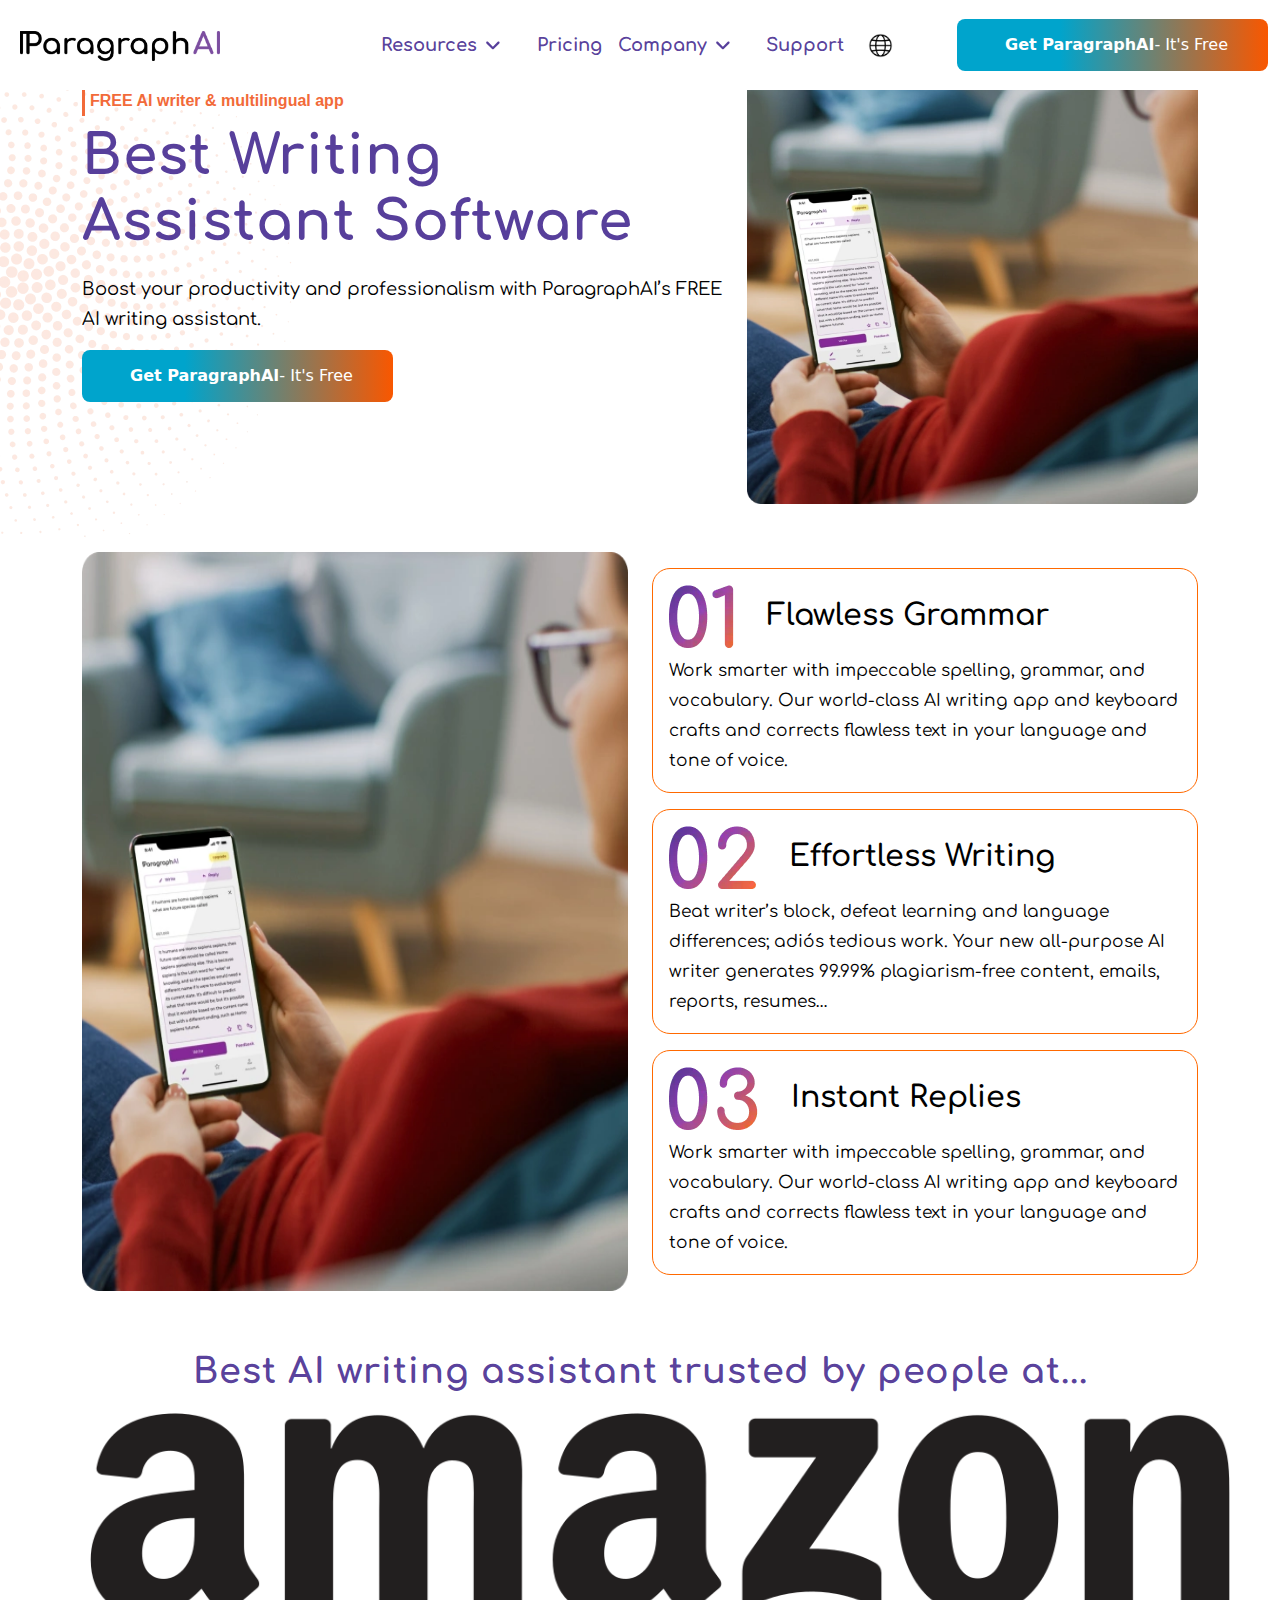
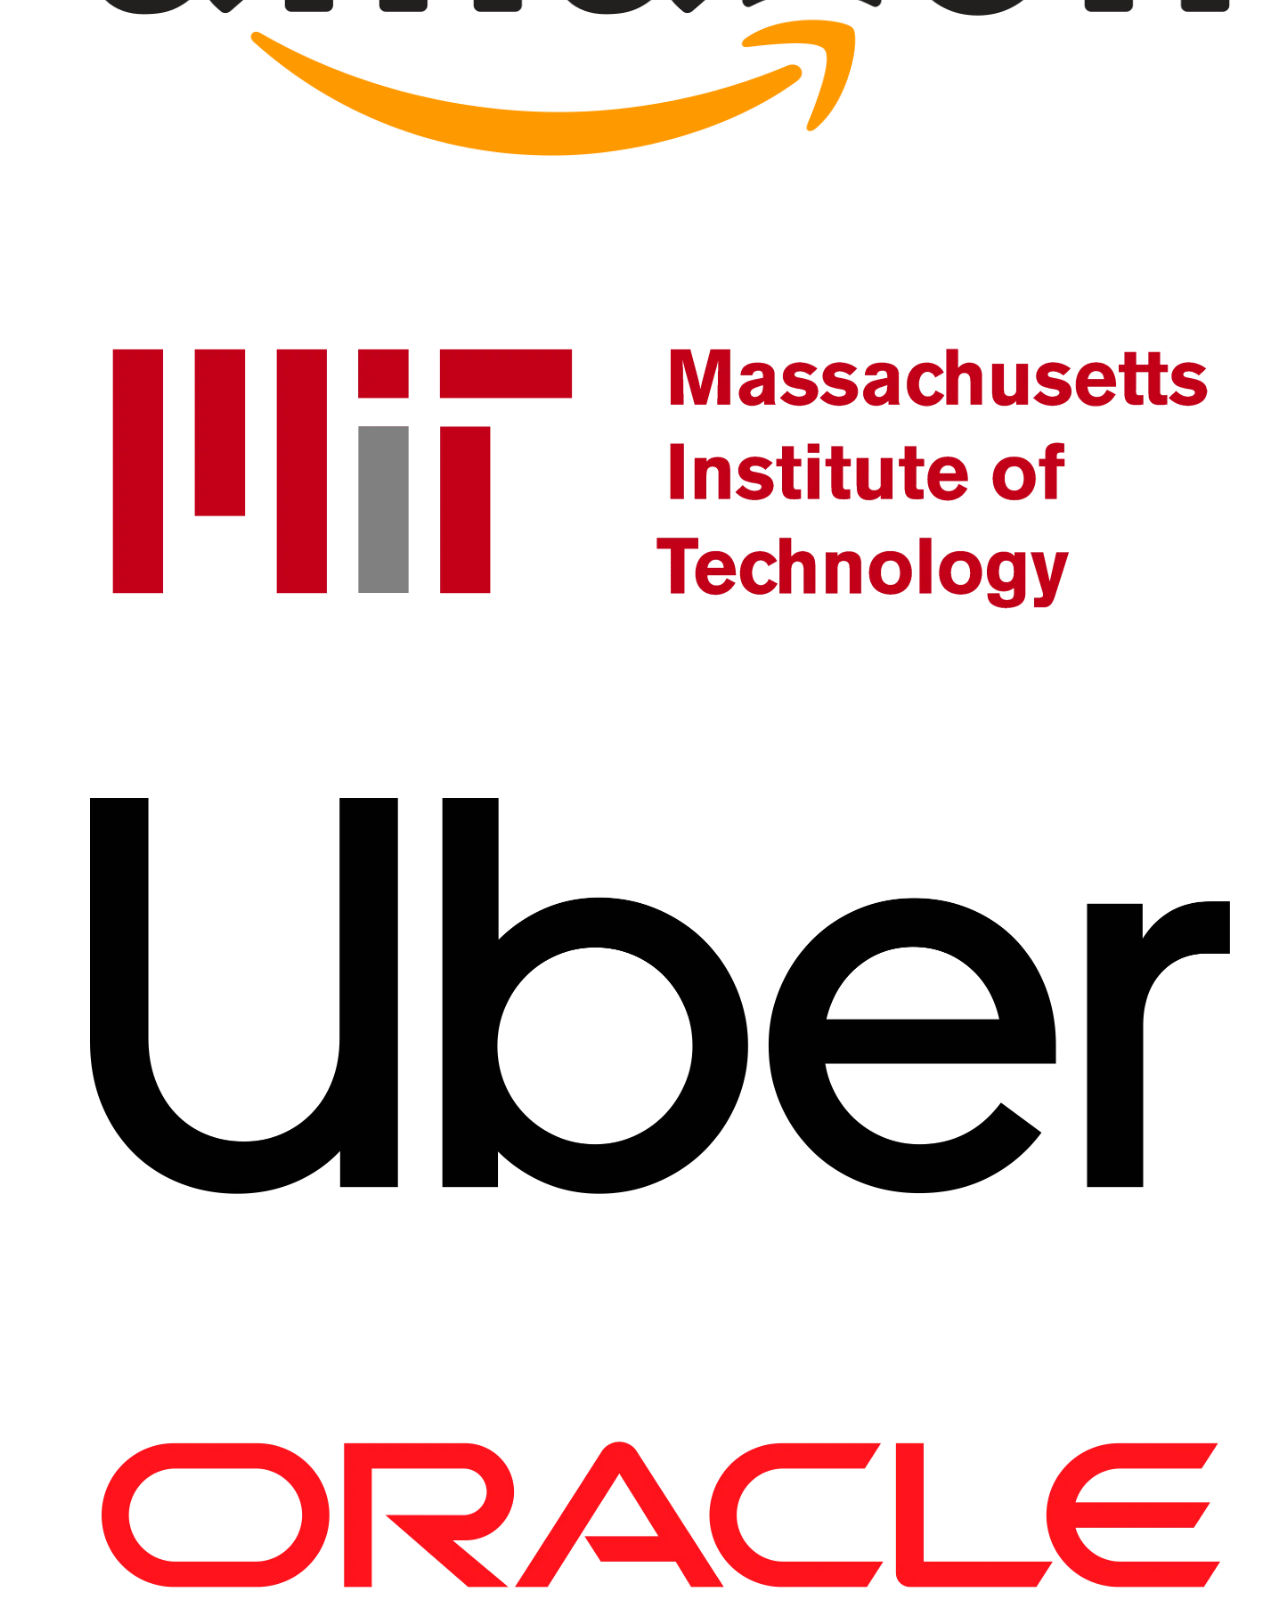
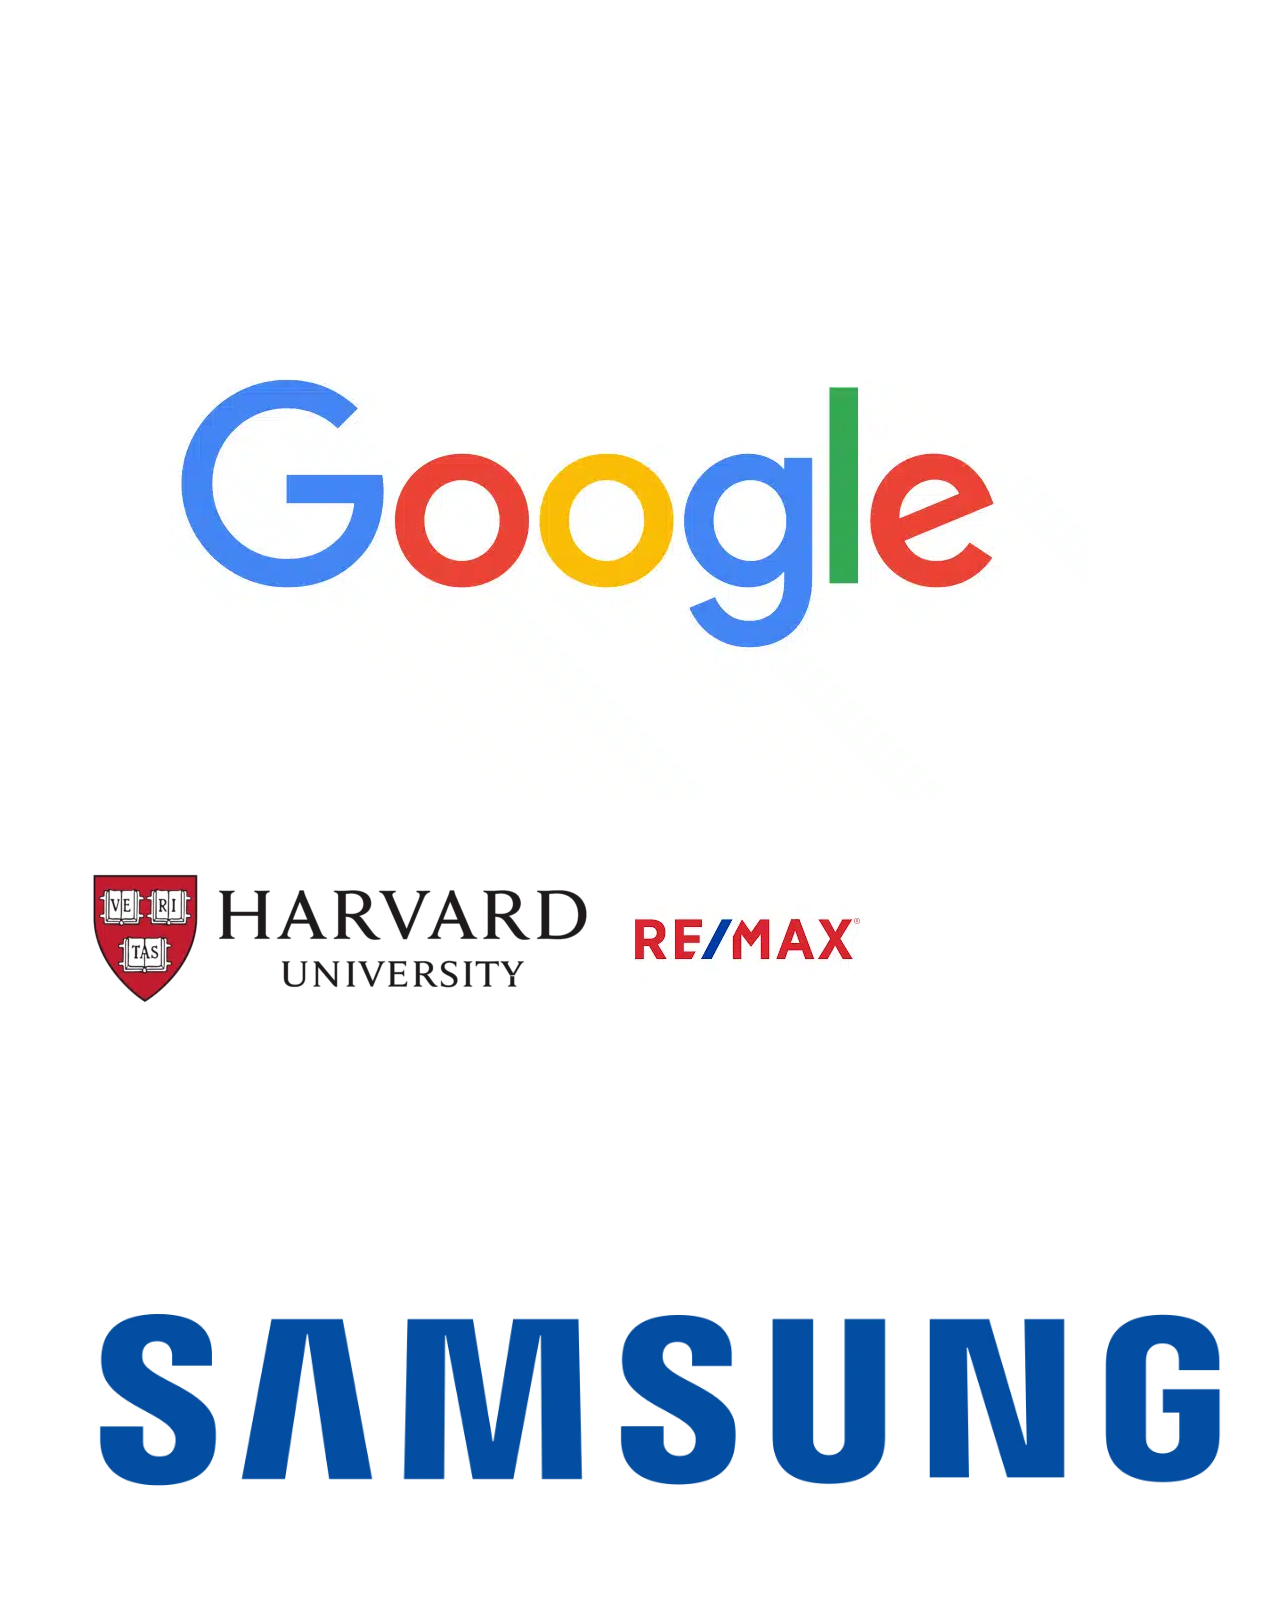
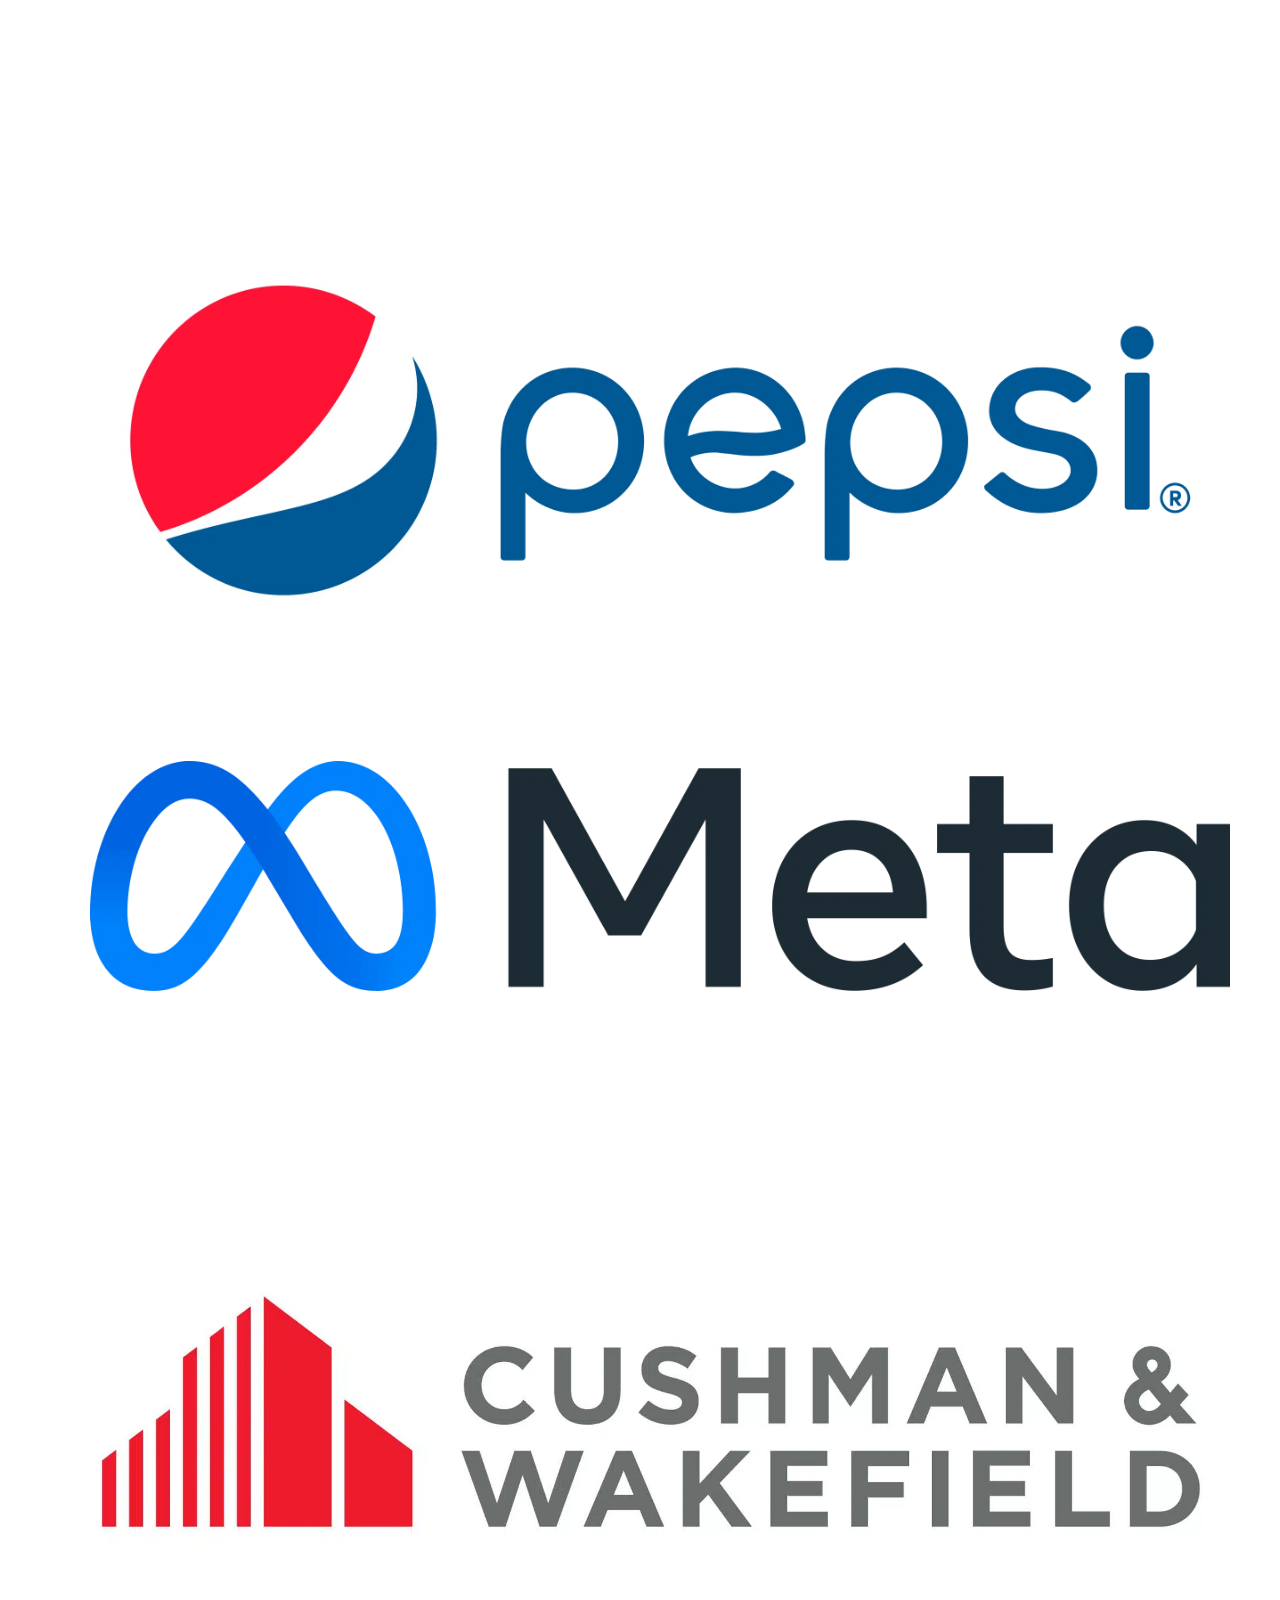
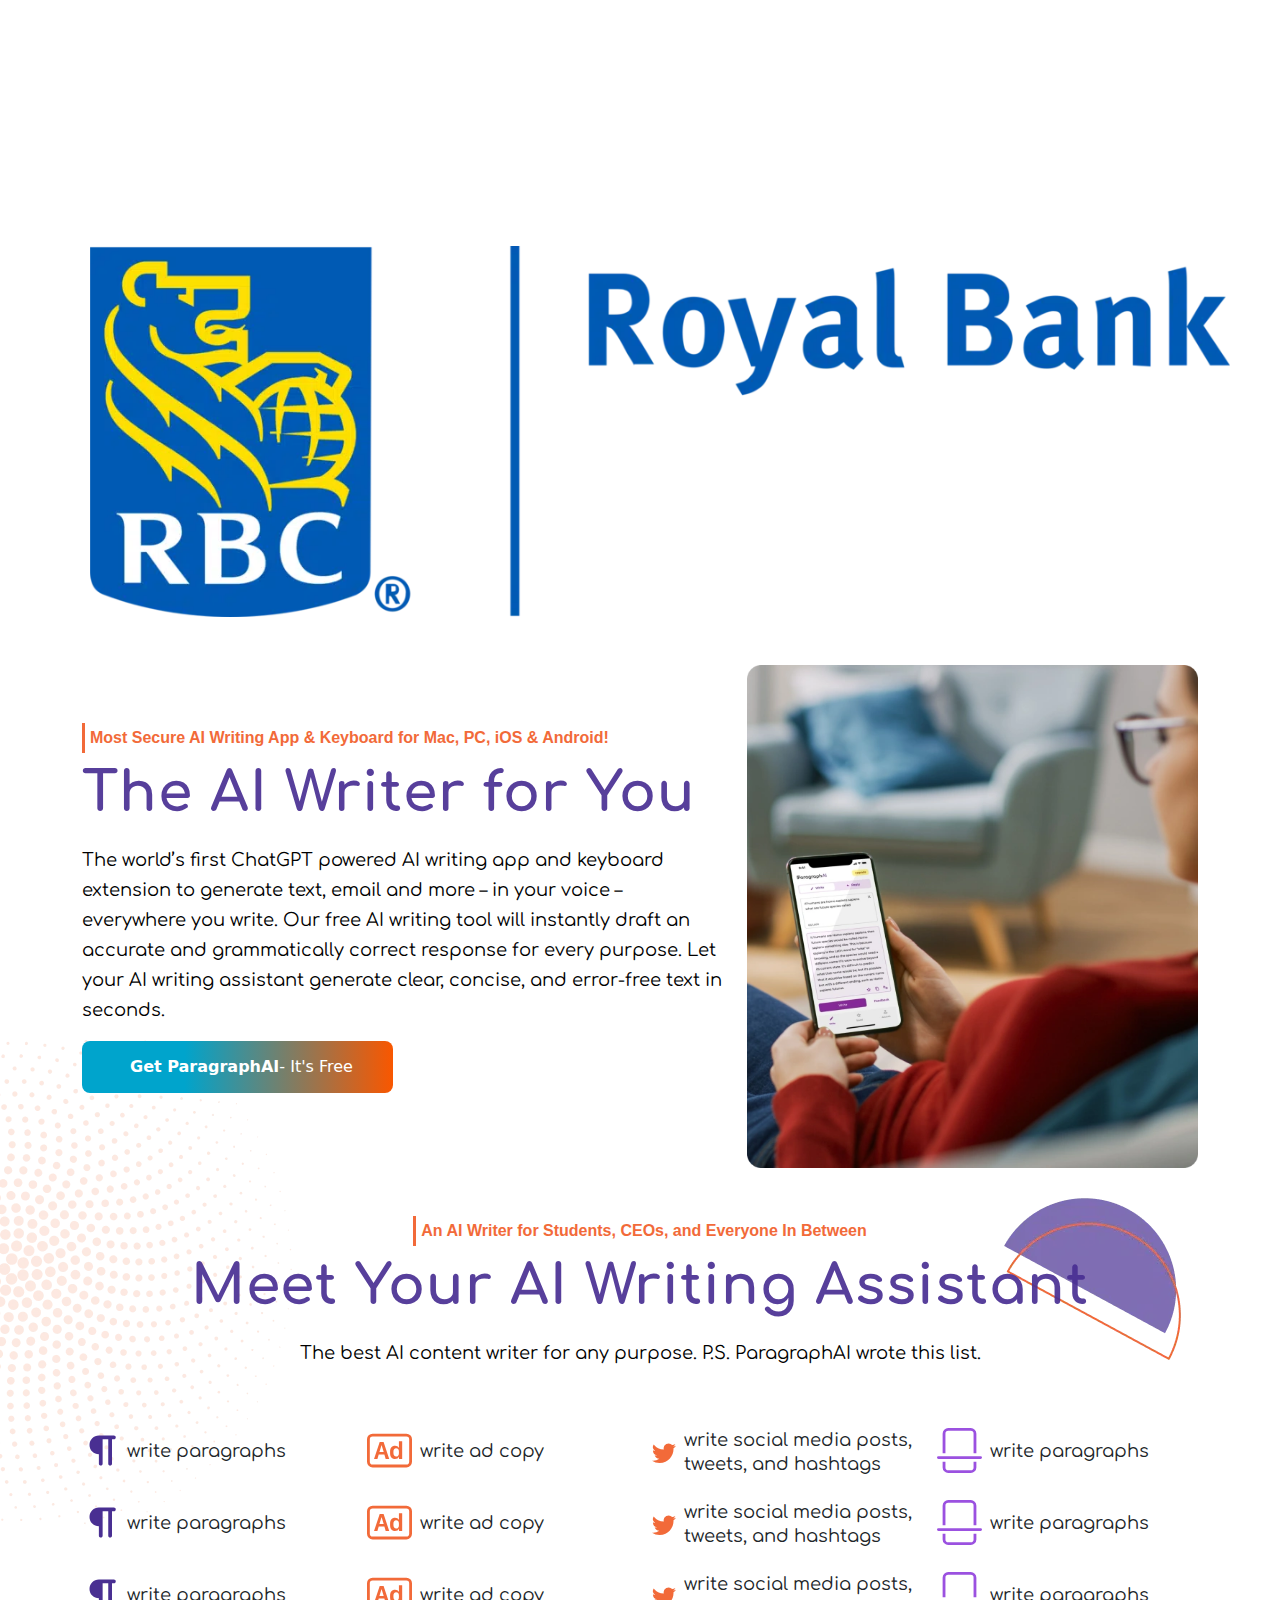
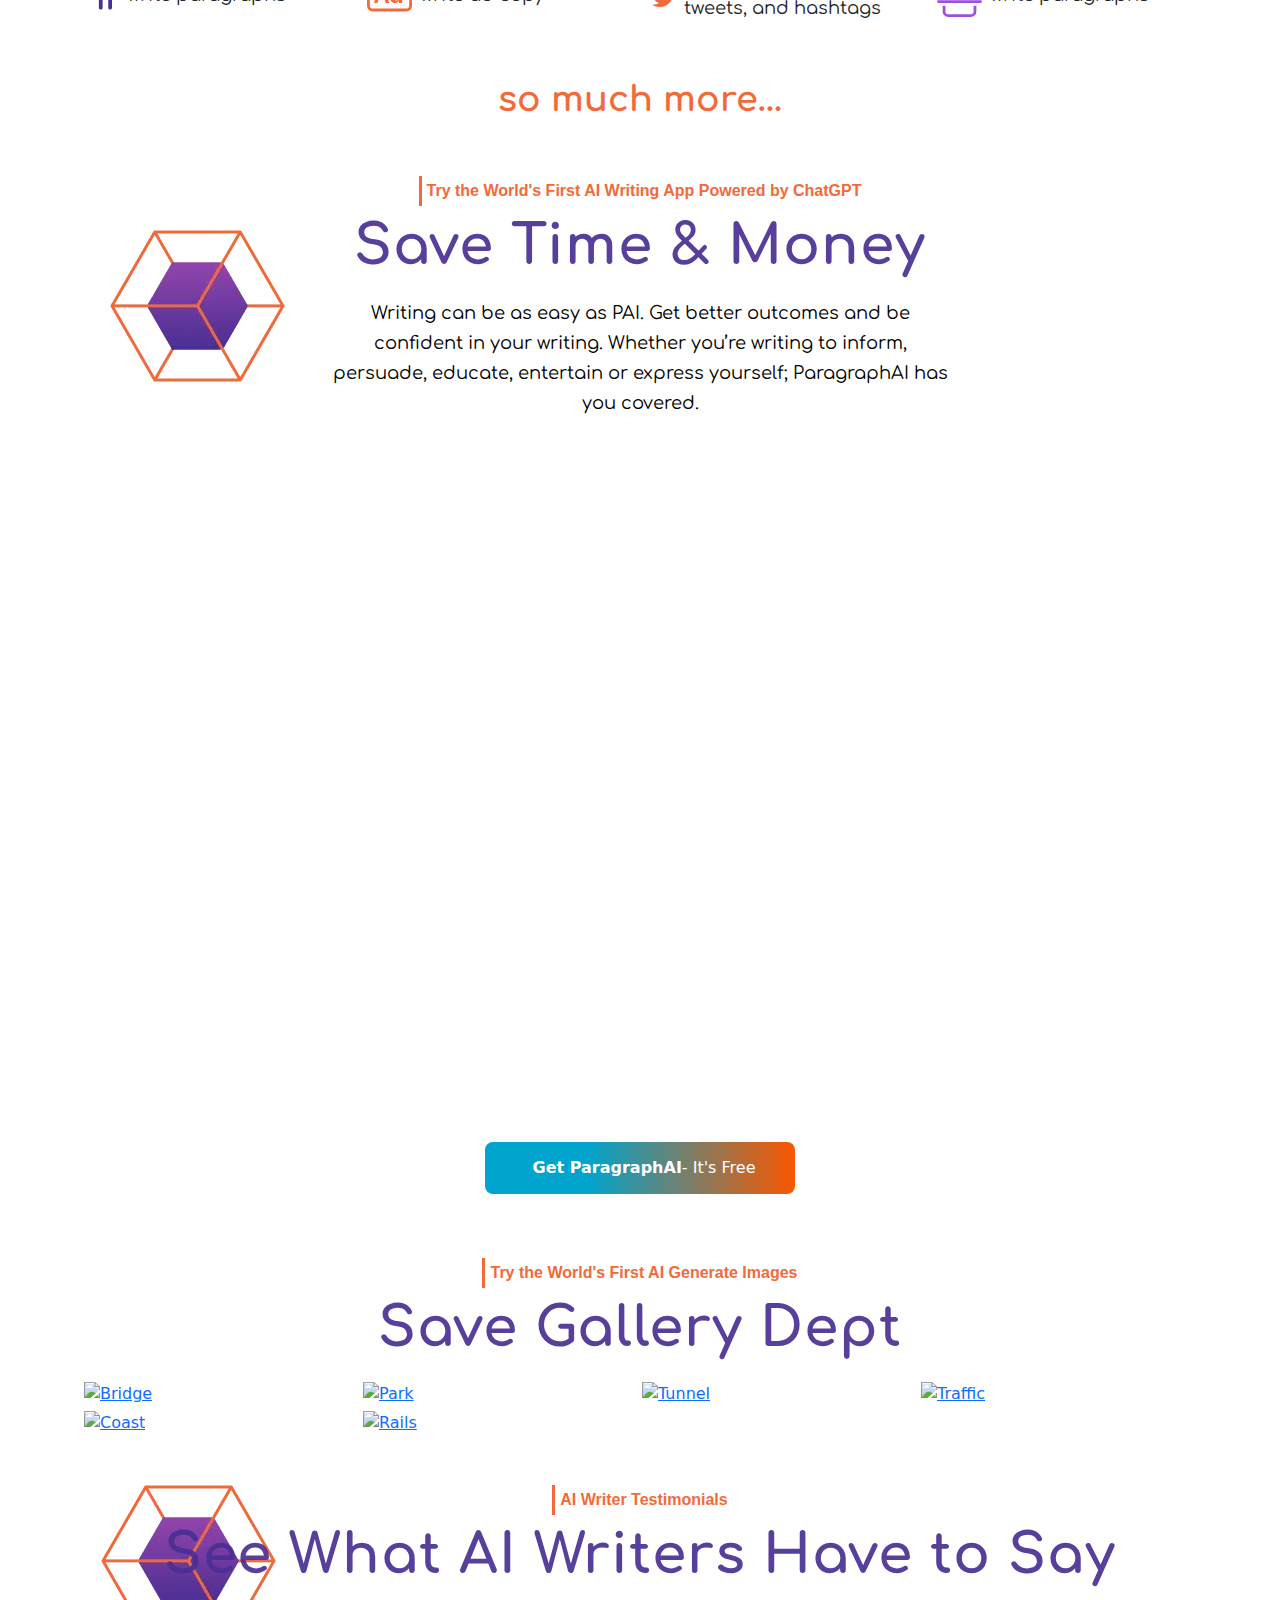
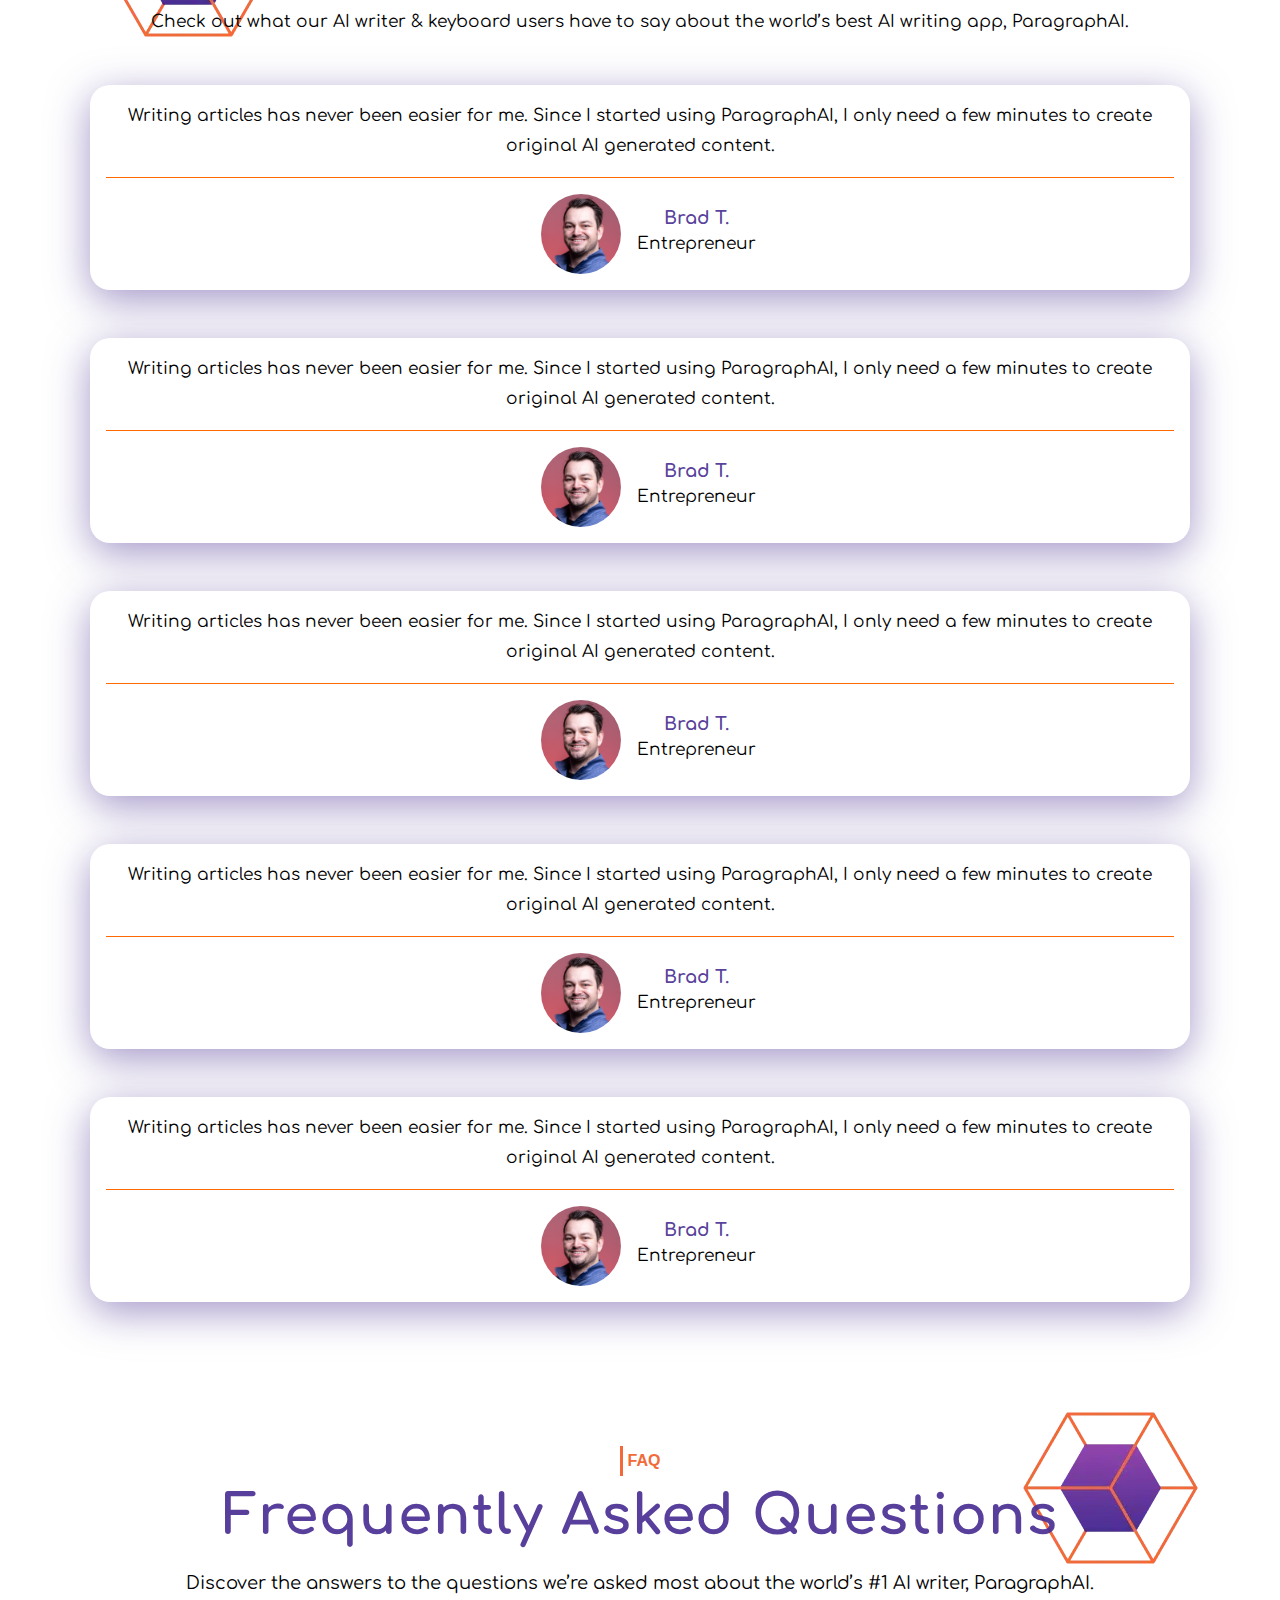
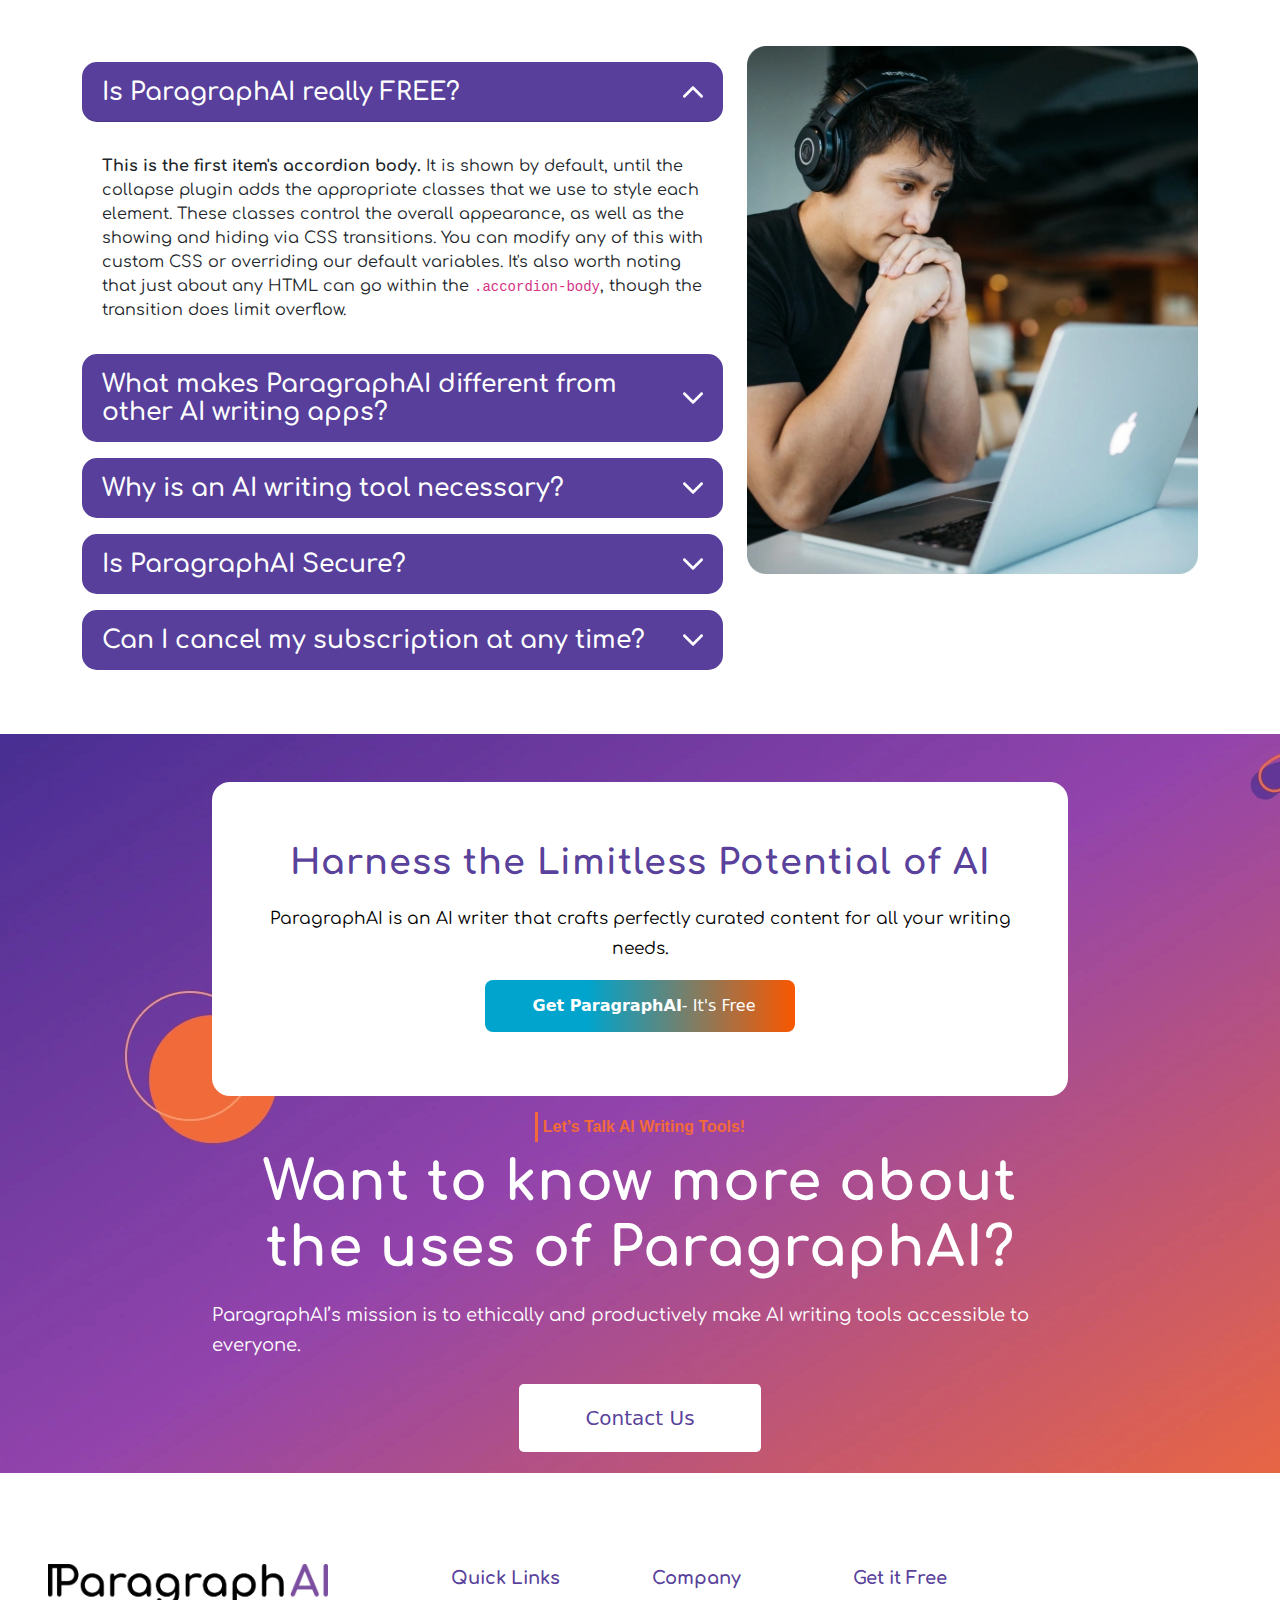
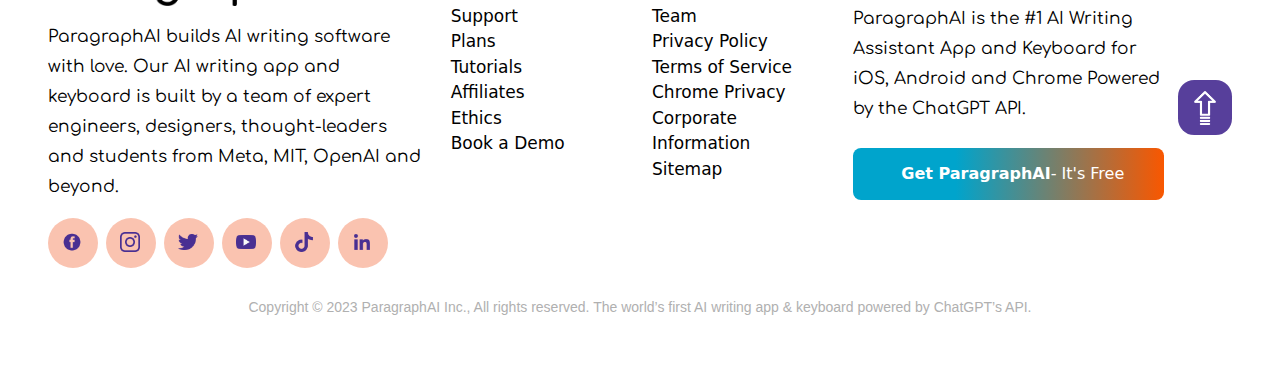
==== index.html @ 57a94c47 "updated some pages" ====
<!doctype html>
<html lang="en">

<head>
    <meta charset="utf-8">
    <meta name="viewport" content="width=device-width, initial-scale=1">
    <!-- CSS  -->
    <link rel="stylesheet" href="assets/css/style.css">
    <!-- slick  -->
    <link rel="stylesheet" href="assets/slick/slick.css">
    <link rel="stylesheet" href="assets/slick/slick-theme.css">
    <!-- CSS Files -->
    <link rel="stylesheet" href="https://unpkg.com/bs-brain/bsb.css" />
    <!-- Bootstrap CSS -->
    <link rel="stylesheet" href="assets/bootstrap/bootstrap.min.css">
    <!-- Optional theme -->
    <link rel="stylesheet"
        href="https://cdn.jsdelivr.net/npm/select2-bootstrap-5-theme@1.3.0/dist/select2-bootstrap-5-theme.rtl.min.css" />

    <link rel="stylesheet" href="https://rawgit.com/LeshikJanz/libraries/master/Bootstrap/baguetteBox.min.css">

    <!-- fontawesome kit link  -->
    <script src="assets/fontawesome/fontawesomekit.js"></script>


    <title>Best Writing Assistant Software: AI Writing App | Paragraph AI</title>
</head>

<body>
    <nav class="navbar navbar-expand-xl navbar-light bsb-navbar bsb-navbar-hover bsb-navbar-caret fixed-top">
        <div class="container-fluid">
            <a class="navbar-brand p-2" href="index.html">
                <img src="assets/img/ParagraphAI-Logo-1-min.png" alt="Logo" class="img-fluid">
            </a>
            <div class="d-flex">
                <div class="langugestwo">
                    <a class="btn-link nav-link border-0" type="button" data-bs-toggle="modal"
                        data-bs-target="#loginModal" data-bs-toggle="tooltip" data-bs-placement="bottom"
                        title="Languages">
                        <img id="languageIcon" src="assets/icon/internet.png" alt="internet" width="25" height="25">
                    </a>
                </div>
                <div>
                    <button class="navbar-toggler" type="button" data-bs-toggle="collapse" data-bs-target="#navbarNav"
                        aria-controls="navbarNav" aria-expanded="false" aria-label="Toggle navigation">
                        <span class="navbar-toggler-icon"></span>
                    </button>
                </div>
            </div>
            <div class="collapse navbar-collapse text-center justify-content-end bg-white" id="navbarNav">
                <ul class="navbar-nav">
                    <li class="nav-item dropdown">
                        <a class="nav-link dropdown-toggle custom-dropdown-toggle" href="#" id="resourcesDropdown"
                            role="button" data-bs-toggle="dropdown" aria-expanded="false">
                            Resources<svg xmlns="http://www.w3.org/2000/svg" height="1em" viewBox="0 0 448 512"
                                class="ms-2">
                                <path
                                    d="M201.4 342.6c12.5 12.5 32.8 12.5 45.3 0l160-160c12.5-12.5 12.5-32.8 0-45.3s-32.8-12.5-45.3 0L224 274.7 86.6 137.4c-12.5-12.5-32.8-12.5-45.3 0s-12.5 32.8 0 45.3l160 160z" />
                            </svg>
                        </a>
                        <ul class="dropdown-menu text-center border-0 bsb-zoomIn" aria-labelledby="resourcesDropdown">
                            <li><a class="dropdown-item my-2" href="blog.html">Blog</a></li>
                            <li><a class="dropdown-item my-2" href="blog-details.html">Blog Details</a></li>
                            <li><a class="dropdown-item my-2" href="affiliates.html">Affiliates</a></li>
                        </ul>
                    </li>
                    <li class="nav-item">
                        <a href="pricing.html" class="btn btn-link nav-link border-0" type="button">Pricing</a>
                    </li>
                    <li class="nav-item dropdown">
                        <a class="nav-link dropdown-toggle custom-dropdown-toggle" href="#" id="companyDropdown"
                            role="button" data-bs-toggle="dropdown" aria-expanded="false">
                            Company<svg xmlns="http://www.w3.org/2000/svg" height="1em" viewBox="0 0 448 512"
                                class="ms-2">
                                <path
                                    d="M201.4 342.6c12.5 12.5 32.8 12.5 45.3 0l160-160c12.5-12.5 12.5-32.8 0-45.3s-32.8-12.5-45.3 0L224 274.7 86.6 137.4c-12.5-12.5-32.8-12.5-45.3 0s-12.5 32.8 0 45.3l160 160z" />
                            </svg>
                        </a>
                        <ul class="dropdown-menu text-center border-0 bsb-zoomIn" aria-labelledby="companyDropdown">
                            <li><a class="dropdown-item my-2" href="signin.html">Sign In</a></li>
                            <li><a class="dropdown-item my-2" href="signup.html">Sign Up</a></li>
                        </ul>
                    </li>
                    <li class="nav-item">
                        <a href="pricing.html" class="btn btn-link nav-link border-0" type="button">Support</a>
                    </li>
                </ul>
                <div class="langugesone">
                    <a class="btn-link nav-link border-0" type="button" data-bs-toggle="modal"
                        data-bs-target="#loginModal" data-bs-toggle="tooltip" data-bs-placement="bottom"
                        title="Languages">
                        <img id="languageIcon" src="assets/icon/internet.png" alt="internet" width="25" height="25">
                    </a>
                </div>
                <ul>
                    <li class="nav-item btn-gradient mt-3 d-flex align-items-center justify-content-center">
                        <button class="btn nav-link d-flex align-items-center ms-5" type="button"><i
                                class="fa-brands fa-chrome fa-2x me-2" style="color: #ffffff;"></i>Get ParagraphAI
                            <span> -
                                It's
                                Free</span></button>
                    </li>
                </ul>
            </div>
        </div>
    </nav>
    <!-- Modal -->
    <div class="modal fade" id="loginModal" tabindex="-1" aria-labelledby="loginModalLabel" aria-hidden="true">
        <div class="modal-dialog modal-dialog-centered modal-dialog-scrollable modal-lg">
            <div class="modal-content">
                <div class="modal-header">
                    <h5 class="modal-title" id="loginModalLabel">Languages</h5>
                    <button type="button" class="btn-close" data-bs-dismiss="modal" aria-label="Close"></button>
                </div>
                <div class="modal-body">
                    <div class="container">
                        <div class="row">
                            <div class="col-md-4 col-lg-4 col-12 d-grid g-2 modal_btn">
                                <button type="button" class="btn text-start btn-md"><img
                                        src="assets/img/flags/united-kingdom.png" alt="" width="25" height="25"
                                        class="img-fluid me-2">English</button>
                                <button type="button" class="btn text-start btn-md"><img
                                        src="assets/img/flags/spain.png" alt="" width="25" height="25"
                                        class="img-fluid me-2">Spanish</button>
                                <button type="button" class="btn text-start btn-md"><img
                                        src="assets/img/flags/france.png" alt="" width="25" height="25"
                                        class="img-fluid me-2">French</button>
                                <button type="button" class="btn text-start btn-md"><img
                                        src="assets/img/flags/german-flag.png" alt="" width="25" height="25"
                                        class="img-fluid me-2">German</button>
                                <button type="button" class="btn text-start btn-md"><img
                                        src="assets/img/flags/united-arab-emirates.png" alt="" width="25" height="25"
                                        class="img-fluid me-2">Mandarin Chinese</button>
                                <button type="button" class="btn text-start btn-md"><img
                                        src="assets/img/flags/united-arab-emirates.png" alt="" width="25" height="25"
                                        class="img-fluid me-2">Arabic</button>
                                <button type="button" class="btn text-start btn-md"><img src="assets/icon/internet.png"
                                        alt="" width="25" height="25" class="img-fluid me-2">Russian</button>
                                <button type="button" class="btn text-start btn-md"><img src="assets/icon/internet.png"
                                        alt="" width="25" height="25" class="img-fluid me-2">Portuguese</button>
                                <button type="button" class="btn text-start btn-md"><img src="assets/icon/internet.png"
                                        alt="" width="25" height="25" class="img-fluid me-2">Hindi</button>
                                <button type="button" class="btn text-start btn-md"><img src="assets/icon/internet.png"
                                        alt="" width="25" height="25" class="img-fluid me-2">Japanese</button>
                            </div>
                            <div class="col-md-4 col-lg-4 col-12 d-grid g-2 modal_btn">

                                <button type="button" class="btn text-start btn-md"><img src="assets/icon/internet.png"
                                        alt="" width="25" height="25" class="img-fluid me-2">Italian</button>
                                <button type="button" class="btn text-start btn-md"><img src="assets/icon/internet.png"
                                        alt="" width="25" height="25" class="img-fluid me-2">Korean</button>
                                <button type="button" class="btn text-start btn-md"><img src="assets/icon/internet.png"
                                        alt="" width="25" height="25" class="img-fluid me-2">Turkish</button>
                                <button type="button" class="btn text-start btn-md"><img src="assets/icon/internet.png"
                                        alt="" width="25" height="25" class="img-fluid me-2">Dutch</button>
                                <button type="button" class="btn text-start btn-md"><img src="assets/icon/internet.png"
                                        alt="" width="25" height="25" class="img-fluid me-2">Polish</button>
                                <button type="button" class="btn text-start btn-md"><img src="assets/icon/internet.png"
                                        alt="" width="25" height="25" class="img-fluid me-2">Swedish</button>
                                <button type="button" class="btn text-start btn-md"><img src="assets/icon/internet.png"
                                        alt="" width="25" height="25" class="img-fluid me-2">Danish</button>
                                <button type="button" class="btn text-start btn-md"><img src="assets/icon/internet.png"
                                        alt="" width="25" height="25" class="img-fluid me-2">Norwegian</button>
                                <button type="button" class="btn text-start btn-md"><img src="assets/icon/internet.png"
                                        alt="" width="25" height="25" class="img-fluid me-2">Finnish</button>
                                <button type="button" class="btn text-start btn-md"><img src="assets/icon/internet.png"
                                        alt="" width="25" height="25" class="img-fluid me-2">Greek</button>
                            </div>
                            <div class="col-md-4 col-lg-4 col-12 d-grid g-2 modal_btn">
                                <button type="button" class="btn text-start btn-md"><img src="assets/icon/internet.png"
                                        alt="" width="25" height="25" class="img-fluid me-2">Hebrew</button>
                                <button type="button" class="btn text-start btn-md"><img src="assets/icon/internet.png"
                                        alt="" width="25" height="25" class="img-fluid me-2">Thai</button>
                                <button type="button" class="btn text-start btn-md"><img src="assets/icon/internet.png"
                                        alt="" width="25" height="25" class="img-fluid me-2">Vietnamese</button>
                                <button type="button" class="btn text-start btn-md"><img src="assets/icon/internet.png"
                                        alt="" width="25" height="25" class="img-fluid me-2">Indonesian</button>
                                <button type="button" class="btn text-start btn-md"><img src="assets/icon/internet.png"
                                        alt="" width="25" height="25" class="img-fluid me-2">Romanian</button>
                                <button type="button" class="btn text-start btn-md"><img src="assets/icon/internet.png"
                                        alt="" width="25" height="25" class="img-fluid me-2">Czech</button>
                                <button type="button" class="btn text-start btn-md"><img src="assets/icon/internet.png"
                                        alt="" width="25" height="25" class="img-fluid me-2">Hungarian</button>
                                <button type="button" class="btn text-start btn-md"><img src="assets/icon/internet.png"
                                        alt="" width="25" height="25" class="img-fluid me-2">Ukrainian</button>
                                <button type="button" class="btn text-start btn-md"><img src="assets/icon/internet.png"
                                        alt="" width="25" height="25" class="img-fluid me-2">Swahili</button>
                                <button type="button" class="btn text-start btn-md"><img src="assets/icon/internet.png"
                                        alt="" width="25" height="25" class="img-fluid me-2">Catalan</button>

                            </div>
                        </div>
                    </div>
                </div>
            </div>
        </div>
    </div>
    <!-- //////////////? -->
    <div class="content_bg mt-12">
        <div class="container pb-5 overflow-x-hidden">
            <div class="row align-items-center">
                <div class="col-md-7 col-lg-7 col-12">
                    <div class="content flex-column align-items-center justify-content-center">
                        <h2>FREE AI writer & multilingual app</h2>
                        <h1>Best Writing Assistant Software</h1>
                        <p>Boost your productivity and professionalism with ParagraphAI’s FREE AI writing assistant.
                        </p>
                        <ul class="px-0">
                            <li class="nav-item btn-gradient mt-3">
                                <button class="btn nav-link d-flex align-items-center" type="button">
                                    <i class="fa-brands fa-chrome fa-2x me-2" style="color: #ffffff;"></i>Get
                                    ParagraphAI <span> - It's Free</span>
                                </button>
                            </li>
                        </ul>
                    </div>
                </div>
                <div class="col-md-5 col-lg-5 col-12 mx-auto">
                    <img src="assets/img/Rectangle-22.jpg" alt="Rectangle" class="img-fluid">
                </div>
            </div>
        </div>
    </div>
    <div class="container overflow-x-hidden">
        <div class="row">
            <div class="col-md-12 col-lg-6 col-12 col_image">
                <img src="assets/img/Rectangle-22.jpg" alt="Rectangle" class="img-fluid">
            </div>
            <div class="col-md-12 col-lg-6 col-12 pt-3">
                <div class="row">
                    <div class="col-12">
                        <div class="alert alert_write" role="alert">
                            <h4><span class="me-4"><img src="assets/img/01-1.png" alt="one"></span>
                                Flawless Grammar</h4>
                            <p>Work smarter with impeccable spelling, grammar, and vocabulary. Our
                                world-class AI writing app and keyboard crafts and corrects flawless text in
                                your language and tone of voice.</p>
                        </div>
                    </div>
                    <div class="col-12">
                        <div class="alert alert_write" role="alert">
                            <h4><span class="me-4"><img src="assets/img/02-2.png" alt="two"></span>
                                Effortless Writing</h4>
                            <p>Beat writer’s block, defeat learning and language differences; adiós tedious
                                work. Your new all-purpose AI writer generates 99.99% plagiarism-free
                                content, emails, reports, resumes…</p>
                        </div>
                    </div>
                    <div class="col-12">
                        <div class="alert alert_write" role="alert">
                            <h4><span class="me-4"><img src="assets/img/03-3.png" alt="three"></span>
                                Instant Replies</h4>
                            <p>Work smarter with impeccable spelling, grammar, and vocabulary. Our
                                world-class AI writing app and keyboard crafts and corrects flawless text in
                                your language and tone of voice.</p>
                        </div>
                    </div>
                </div>
            </div>
        </div>
    </div>
    <div class="container py-5 px-0">
        <div class="slick_heading text-center">
            <h2>Best AI writing assistant trusted by people at...</h2>
        </div>
        <div class="slider_images">
            <img src="assets/img/slick_imags/Amazon_logo.png" alt="Amazon_logo" class="img-fluid">
            <img src="assets/img/slick_imags/MIT-Logo.png" alt="MIT-Logo" class="img-fluid">
            <img src="assets/img/slick_imags/Uber_logo.png" alt="Uber_logo" class="img-fluid">
            <img src="assets/img/slick_imags/Oracle-logo.png" alt="Oracle-logo" class="img-fluid">
            <img src="assets/img/slick_imags/google.png" alt="google" class="img-fluid">
            <img src="assets/img/slick_imags/Harvard-Logo.png" alt="Harvard" class="img-fluid">
            <img src="assets/img/slick_imags/Reimax.png" alt="Reimax" class="img-fluid">
            <img src="assets/img/slick_imags/Samsung-Logo.png" alt="Samsung" class="img-fluid">
            <img src="assets/img/slick_imags/Pepsi-Logo.png" alt="Pepsi" class="img-fluid">
            <img src="assets/img/slick_imags/Meta_Platforms.png" alt="Meta_Platforms" class="img-fluid">
            <img src="assets/img/slick_imags/cushman.png" alt="cushman" class="img-fluid">
            <img src="assets/img/slick_imags/rbc-royal-bank.png" alt="royal_bank" class="img-fluid">
        </div>
    </div>
    <section class="content_bgtwo overflow-x-hidden">
        <div class="container">
            <div class="row align-items-center">
                <div class="col-md-7 col-lg-7 col-12">
                    <div class="content flex-column align-items-center justify-content-center">
                        <h2>Most Secure AI Writing App & Keyboard for Mac, PC, iOS & Android!</h2>
                        <h1>The AI Writer for You</h1>
                        <p>The world’s first ChatGPT powered AI writing app and keyboard extension to generate text,
                            email and more – in your voice – everywhere you write. Our free AI writing tool will
                            instantly draft an accurate and grammatically correct response for every purpose. Let your
                            AI writing assistant generate clear, concise, and error-free text in seconds.
                        </p>
                        <ul class="px-0">
                            <li class="nav-item btn-gradient mt-3">
                                <button class="btn nav-link d-flex align-items-center" type="button">
                                    <i class="fa-brands fa-chrome fa-2x me-2" style="color: #ffffff;"></i>Get
                                    ParagraphAI <span> - It's Free</span>
                                </button>
                            </li>
                        </ul>
                    </div>
                </div>
                <div class="col-md-5 col-lg-5 col-12 mx-auto">
                    <img src="assets/img/Rectangle-22.jpg" alt="Rectangle" class="img-fluid">
                </div>
            </div>
            <div class="Write_Assist py-5 d-flex flex-column align-items-center justify-content-center">
                <h2>An AI Writer for Students, CEOs, and Everyone In Between</h2>
                <h1>Meet Your AI Writing Assistant</h1>
                <p class="text-center">The best AI content writer for any purpose.
                    P.S. ParagraphAI wrote this list.</p>
            </div>
            <div class="row">
                <div class="col-md-6 col-lg-3 col-12">
                    <div class="icon_heading justify-content-between align-items-center d-flex">
                        <div class="d-flex align-items-center">
                            <svg xmlns="http://www.w3.org/2000/svg" width="45" height="45" viewBox="0 0 45 45"
                                fill="none">
                                <path
                                    d="M18.75 37.5C18.2188 37.5 17.7738 37.32 17.415 36.96C17.055 36.6012 16.875 36.1562 16.875 35.625V26.25C14.2812 26.25 12.0706 25.3356 10.2431 23.5069C8.41437 21.6794 7.5 19.4688 7.5 16.875C7.5 14.2812 8.41437 12.0706 10.2431 10.2431C12.0706 8.41437 14.2812 7.5 16.875 7.5H31.875C32.4062 7.5 32.8512 7.67938 33.21 8.03813C33.57 8.39813 33.75 8.84375 33.75 9.375C33.75 9.90625 33.57 10.3519 33.21 10.7119C32.8512 11.0706 32.4062 11.25 31.875 11.25H30V35.625C30 36.1562 29.8206 36.6012 29.4619 36.96C29.1019 37.32 28.6562 37.5 28.125 37.5C27.5938 37.5 27.1488 37.32 26.79 36.96C26.43 36.6012 26.25 36.1562 26.25 35.625V11.25H20.625V35.625C20.625 36.1562 20.4456 36.6012 20.0869 36.96C19.7269 37.32 19.2812 37.5 18.75 37.5Z"
                                    fill="#492F92"></path>
                            </svg>
                            <div class="flex-column d-flex">
                                <span>write paragraphs</span>
                            </div>
                        </div>
                    </div>
                </div>
                <div class="col-md-6 col-lg-3 col-12">
                    <div class="icon_heading justify-content-between align-items-center d-flex">
                        <div class="d-flex align-items-center">
                            <svg xmlns="http://www.w3.org/2000/svg" width="45" height="45" fill="#F26A39"
                                class="bi bi-badge-ad me-2" viewBox="0 0 16 16">
                                <path
                                    d="m3.7 11 .47-1.542h2.004L6.644 11h1.261L5.901 5.001H4.513L2.5 11h1.2zm1.503-4.852.734 2.426H4.416l.734-2.426h.053zm4.759.128c-1.059 0-1.753.765-1.753 2.043v.695c0 1.279.685 2.043 1.74 2.043.677 0 1.222-.33 1.367-.804h.057V11h1.138V4.685h-1.16v2.36h-.053c-.18-.475-.68-.77-1.336-.77zm.387.923c.58 0 1.002.44 1.002 1.138v.602c0 .76-.396 1.2-.984 1.2-.598 0-.972-.449-.972-1.248v-.453c0-.795.37-1.24.954-1.24z" />
                                <path
                                    d="M14 3a1 1 0 0 1 1 1v8a1 1 0 0 1-1 1H2a1 1 0 0 1-1-1V4a1 1 0 0 1 1-1h12zM2 2a2 2 0 0 0-2 2v8a2 2 0 0 0 2 2h12a2 2 0 0 0 2-2V4a2 2 0 0 0-2-2H2z" />
                            </svg>
                            <div class="flex-column d-flex">
                                <span>write ad copy</span>
                            </div>
                        </div>
                    </div>
                </div>
                <div class="col-md-6 col-lg-3 col-12">
                    <div class="icon_heading justify-content-between align-items-center d-flex">
                        <div class="d-flex align-items-center">
                            <svg xmlns="http://www.w3.org/2000/svg" width="45" height="45" fill="#F26A39"
                                class="bi bi-twitter me-2" viewBox="0 0 16 16">
                                <path
                                    d="M5.026 15c6.038 0 9.341-5.003 9.341-9.334 0-.14 0-.282-.006-.422A6.685 6.685 0 0 0 16 3.542a6.658 6.658 0 0 1-1.889.518 3.301 3.301 0 0 0 1.447-1.817 6.533 6.533 0 0 1-2.087.793A3.286 3.286 0 0 0 7.875 6.03a9.325 9.325 0 0 1-6.767-3.429 3.289 3.289 0 0 0 1.018 4.382A3.323 3.323 0 0 1 .64 6.575v.045a3.288 3.288 0 0 0 2.632 3.218 3.203 3.203 0 0 1-.865.115 3.23 3.23 0 0 1-.614-.057 3.283 3.283 0 0 0 3.067 2.277A6.588 6.588 0 0 1 .78 13.58a6.32 6.32 0 0 1-.78-.045A9.344 9.344 0 0 0 5.026 15z" />
                            </svg>
                            <div class="flex-column d-flex">
                                <span>write social media posts, tweets, and hashtags</span>
                            </div>
                        </div>
                    </div>
                </div>
                <div class="col-md-6 col-lg-3 col-12">
                    <div class="icon_heading justify-content-between align-items-center d-flex">
                        <div class="d-flex align-items-center">
                            <svg xmlns="http://www.w3.org/2000/svg" width="45" height="45" fill="#9b51e0"
                                class="bi bi-file-break me-2" viewBox="0 0 16 16">
                                <path
                                    d="M0 10.5a.5.5 0 0 1 .5-.5h15a.5.5 0 0 1 0 1H.5a.5.5 0 0 1-.5-.5zM12 0H4a2 2 0 0 0-2 2v7h1V2a1 1 0 0 1 1-1h8a1 1 0 0 1 1 1v7h1V2a2 2 0 0 0-2-2zm2 12h-1v2a1 1 0 0 1-1 1H4a1 1 0 0 1-1-1v-2H2v2a2 2 0 0 0 2 2h8a2 2 0 0 0 2-2v-2z" />
                            </svg>
                            <div class="flex-column d-flex">
                                <span>write paragraphs</span>
                            </div>
                        </div>
                    </div>
                </div>
            </div>
            <div class="row">
                <div class="col-md-6 col-lg-3 col-12">
                    <div class="icon_heading justify-content-between align-items-center d-flex">
                        <div class="d-flex align-items-center">
                            <svg xmlns="http://www.w3.org/2000/svg" width="45" height="45" viewBox="0 0 45 45"
                                fill="none">
                                <path
                                    d="M18.75 37.5C18.2188 37.5 17.7738 37.32 17.415 36.96C17.055 36.6012 16.875 36.1562 16.875 35.625V26.25C14.2812 26.25 12.0706 25.3356 10.2431 23.5069C8.41437 21.6794 7.5 19.4688 7.5 16.875C7.5 14.2812 8.41437 12.0706 10.2431 10.2431C12.0706 8.41437 14.2812 7.5 16.875 7.5H31.875C32.4062 7.5 32.8512 7.67938 33.21 8.03813C33.57 8.39813 33.75 8.84375 33.75 9.375C33.75 9.90625 33.57 10.3519 33.21 10.7119C32.8512 11.0706 32.4062 11.25 31.875 11.25H30V35.625C30 36.1562 29.8206 36.6012 29.4619 36.96C29.1019 37.32 28.6562 37.5 28.125 37.5C27.5938 37.5 27.1488 37.32 26.79 36.96C26.43 36.6012 26.25 36.1562 26.25 35.625V11.25H20.625V35.625C20.625 36.1562 20.4456 36.6012 20.0869 36.96C19.7269 37.32 19.2812 37.5 18.75 37.5Z"
                                    fill="#492F92"></path>
                            </svg>
                            <div class="flex-column d-flex">
                                <span>write paragraphs</span>
                            </div>
                        </div>
                    </div>
                </div>
                <div class="col-md-6 col-lg-3 col-12">
                    <div class="icon_heading justify-content-between align-items-center d-flex">
                        <div class="d-flex align-items-center">
                            <svg xmlns="http://www.w3.org/2000/svg" width="45" height="45" fill="#F26A39"
                                class="bi bi-badge-ad me-2" viewBox="0 0 16 16">
                                <path
                                    d="m3.7 11 .47-1.542h2.004L6.644 11h1.261L5.901 5.001H4.513L2.5 11h1.2zm1.503-4.852.734 2.426H4.416l.734-2.426h.053zm4.759.128c-1.059 0-1.753.765-1.753 2.043v.695c0 1.279.685 2.043 1.74 2.043.677 0 1.222-.33 1.367-.804h.057V11h1.138V4.685h-1.16v2.36h-.053c-.18-.475-.68-.77-1.336-.77zm.387.923c.58 0 1.002.44 1.002 1.138v.602c0 .76-.396 1.2-.984 1.2-.598 0-.972-.449-.972-1.248v-.453c0-.795.37-1.24.954-1.24z" />
                                <path
                                    d="M14 3a1 1 0 0 1 1 1v8a1 1 0 0 1-1 1H2a1 1 0 0 1-1-1V4a1 1 0 0 1 1-1h12zM2 2a2 2 0 0 0-2 2v8a2 2 0 0 0 2 2h12a2 2 0 0 0 2-2V4a2 2 0 0 0-2-2H2z" />
                            </svg>
                            <div class="flex-column d-flex">
                                <span>write ad copy</span>
                            </div>
                        </div>
                    </div>
                </div>
                <div class="col-md-6 col-lg-3 col-12">
                    <div class="icon_heading justify-content-between align-items-center d-flex">
                        <div class="d-flex align-items-center">
                            <svg xmlns="http://www.w3.org/2000/svg" width="45" height="45" fill="#F26A39"
                                class="bi bi-twitter me-2" viewBox="0 0 16 16">
                                <path
                                    d="M5.026 15c6.038 0 9.341-5.003 9.341-9.334 0-.14 0-.282-.006-.422A6.685 6.685 0 0 0 16 3.542a6.658 6.658 0 0 1-1.889.518 3.301 3.301 0 0 0 1.447-1.817 6.533 6.533 0 0 1-2.087.793A3.286 3.286 0 0 0 7.875 6.03a9.325 9.325 0 0 1-6.767-3.429 3.289 3.289 0 0 0 1.018 4.382A3.323 3.323 0 0 1 .64 6.575v.045a3.288 3.288 0 0 0 2.632 3.218 3.203 3.203 0 0 1-.865.115 3.23 3.23 0 0 1-.614-.057 3.283 3.283 0 0 0 3.067 2.277A6.588 6.588 0 0 1 .78 13.58a6.32 6.32 0 0 1-.78-.045A9.344 9.344 0 0 0 5.026 15z" />
                            </svg>
                            <div class="flex-column d-flex">
                                <span>write social media posts, tweets, and hashtags</span>
                            </div>
                        </div>
                    </div>
                </div>
                <div class="col-md-6 col-lg-3 col-12">
                    <div class="icon_heading justify-content-between align-items-center d-flex">
                        <div class="d-flex align-items-center">
                            <svg xmlns="http://www.w3.org/2000/svg" width="45" height="45" fill="#9b51e0"
                                class="bi bi-file-break me-2" viewBox="0 0 16 16">
                                <path
                                    d="M0 10.5a.5.5 0 0 1 .5-.5h15a.5.5 0 0 1 0 1H.5a.5.5 0 0 1-.5-.5zM12 0H4a2 2 0 0 0-2 2v7h1V2a1 1 0 0 1 1-1h8a1 1 0 0 1 1 1v7h1V2a2 2 0 0 0-2-2zm2 12h-1v2a1 1 0 0 1-1 1H4a1 1 0 0 1-1-1v-2H2v2a2 2 0 0 0 2 2h8a2 2 0 0 0 2-2v-2z" />
                            </svg>
                            <div class="flex-column d-flex">
                                <span>write paragraphs</span>
                            </div>
                        </div>
                    </div>
                </div>
            </div>
            <div class="row">
                <div class="col-md-6 col-lg-3 col-12">
                    <div class="icon_heading justify-content-between align-items-center d-flex">
                        <div class="d-flex align-items-center">
                            <svg xmlns="http://www.w3.org/2000/svg" width="45" height="45" viewBox="0 0 45 45"
                                fill="none">
                                <path
                                    d="M18.75 37.5C18.2188 37.5 17.7738 37.32 17.415 36.96C17.055 36.6012 16.875 36.1562 16.875 35.625V26.25C14.2812 26.25 12.0706 25.3356 10.2431 23.5069C8.41437 21.6794 7.5 19.4688 7.5 16.875C7.5 14.2812 8.41437 12.0706 10.2431 10.2431C12.0706 8.41437 14.2812 7.5 16.875 7.5H31.875C32.4062 7.5 32.8512 7.67938 33.21 8.03813C33.57 8.39813 33.75 8.84375 33.75 9.375C33.75 9.90625 33.57 10.3519 33.21 10.7119C32.8512 11.0706 32.4062 11.25 31.875 11.25H30V35.625C30 36.1562 29.8206 36.6012 29.4619 36.96C29.1019 37.32 28.6562 37.5 28.125 37.5C27.5938 37.5 27.1488 37.32 26.79 36.96C26.43 36.6012 26.25 36.1562 26.25 35.625V11.25H20.625V35.625C20.625 36.1562 20.4456 36.6012 20.0869 36.96C19.7269 37.32 19.2812 37.5 18.75 37.5Z"
                                    fill="#492F92"></path>
                            </svg>
                            <div class="flex-column d-flex">
                                <span>write paragraphs</span>
                            </div>
                        </div>
                    </div>
                </div>
                <div class="col-md-6 col-lg-3 col-12">
                    <div class="icon_heading justify-content-between align-items-center d-flex">
                        <div class="d-flex align-items-center">
                            <svg xmlns="http://www.w3.org/2000/svg" width="45" height="45" fill="#F26A39"
                                class="bi bi-badge-ad me-2" viewBox="0 0 16 16">
                                <path
                                    d="m3.7 11 .47-1.542h2.004L6.644 11h1.261L5.901 5.001H4.513L2.5 11h1.2zm1.503-4.852.734 2.426H4.416l.734-2.426h.053zm4.759.128c-1.059 0-1.753.765-1.753 2.043v.695c0 1.279.685 2.043 1.74 2.043.677 0 1.222-.33 1.367-.804h.057V11h1.138V4.685h-1.16v2.36h-.053c-.18-.475-.68-.77-1.336-.77zm.387.923c.58 0 1.002.44 1.002 1.138v.602c0 .76-.396 1.2-.984 1.2-.598 0-.972-.449-.972-1.248v-.453c0-.795.37-1.24.954-1.24z" />
                                <path
                                    d="M14 3a1 1 0 0 1 1 1v8a1 1 0 0 1-1 1H2a1 1 0 0 1-1-1V4a1 1 0 0 1 1-1h12zM2 2a2 2 0 0 0-2 2v8a2 2 0 0 0 2 2h12a2 2 0 0 0 2-2V4a2 2 0 0 0-2-2H2z" />
                            </svg>
                            <div class="flex-column d-flex">
                                <span>write ad copy</span>
                            </div>
                        </div>
                    </div>
                </div>
                <div class="col-md-6 col-lg-3 col-12">
                    <div class="icon_heading justify-content-between align-items-center d-flex">
                        <div class="d-flex align-items-center">
                            <svg xmlns="http://www.w3.org/2000/svg" width="45" height="45" fill="#F26A39"
                                class="bi bi-twitter me-2" viewBox="0 0 16 16">
                                <path
                                    d="M5.026 15c6.038 0 9.341-5.003 9.341-9.334 0-.14 0-.282-.006-.422A6.685 6.685 0 0 0 16 3.542a6.658 6.658 0 0 1-1.889.518 3.301 3.301 0 0 0 1.447-1.817 6.533 6.533 0 0 1-2.087.793A3.286 3.286 0 0 0 7.875 6.03a9.325 9.325 0 0 1-6.767-3.429 3.289 3.289 0 0 0 1.018 4.382A3.323 3.323 0 0 1 .64 6.575v.045a3.288 3.288 0 0 0 2.632 3.218 3.203 3.203 0 0 1-.865.115 3.23 3.23 0 0 1-.614-.057 3.283 3.283 0 0 0 3.067 2.277A6.588 6.588 0 0 1 .78 13.58a6.32 6.32 0 0 1-.78-.045A9.344 9.344 0 0 0 5.026 15z" />
                            </svg>
                            <div class="flex-column d-flex">
                                <span>write social media posts, tweets, and hashtags</span>
                            </div>
                        </div>
                    </div>
                </div>
                <div class="col-md-6 col-lg-3 col-12">
                    <div class="icon_heading justify-content-between align-items-center d-flex">
                        <div class="d-flex align-items-center">
                            <svg xmlns="http://www.w3.org/2000/svg" width="45" height="45" fill="#9b51e0"
                                class="bi bi-file-break me-2" viewBox="0 0 16 16">
                                <path
                                    d="M0 10.5a.5.5 0 0 1 .5-.5h15a.5.5 0 0 1 0 1H.5a.5.5 0 0 1-.5-.5zM12 0H4a2 2 0 0 0-2 2v7h1V2a1 1 0 0 1 1-1h8a1 1 0 0 1 1 1v7h1V2a2 2 0 0 0-2-2zm2 12h-1v2a1 1 0 0 1-1 1H4a1 1 0 0 1-1-1v-2H2v2a2 2 0 0 0 2 2h8a2 2 0 0 0 2-2v-2z" />
                            </svg>
                            <div class="flex-column d-flex">
                                <span>write paragraphs</span>
                            </div>
                        </div>
                    </div>
                </div>
                <h4 class="text-center p-5">so much more…</h4>
            </div>
        </div>
    </section>
    <section class="container pb-5 overflow-x-hidden">
        <div class="time_money d-flex flex-column justify-content-center">
            <h2>Try the World's First AI Writing App Powered by ChatGPT</h2>
            <h1>Save Time & Money</h1>
            <p class="text-center">Writing can be as easy as PAI. Get better outcomes and be confident in your writing.
                Whether you’re writing to inform, persuade, educate, entertain or express yourself; ParagraphAI has you
                covered.</p>
        </div>
        <div class="ratio ratio-16x9 my-5">
            <iframe width="420" height="315" src="https://www.youtube.com/embed/rbrmhA93Rh8"
                title="YouTube video player" frameborder="0"
                allow="accelerometer; autoplay; clipboard-write; encrypted-media; gyroscope; picture-in-picture; web-share"
                allowfullscreen></iframe>
        </div>
        <div style="text-align: -webkit-center;">
            <ul class="px-0">
                <li class="nav-item btn-gradient justify-content-center">
                    <button class="btn nav-link d-flex align-items-center" type="button">
                        <i class="fa-brands fa-chrome fa-2x me-2" style="color: #ffffff;"></i>Get ParagraphAI <span> -
                            It's Free</span>
                    </button>
                </li>
            </ul>
        </div>
    </section>
    <section class="container overflow-x-hidden">
        <div class="gallery d-flex flex-column align-items-center justify-content-center">
            <h2>Try the World's First AI Generate Images</h2>
            <h1>Save Gallery Dept </h1>
        </div>
        <div class="container gallery-container">
            <div class="tz-gallery">
                <div class="row">
                    <div class="col-sm-12 col-md-4 col-lg-3">
                        <a class="lightbox"
                            href="https://raw.githubusercontent.com/LeshikJanz/libraries/master/Related%20images/Bootstrap%20example/bridge.jpg">
                            <img src="https://raw.githubusercontent.com/LeshikJanz/libraries/master/Related%20images/Bootstrap%20example/bridge.jpg"
                                alt="Bridge">
                        </a>
                    </div>
                    <div class="col-sm-6 col-md-4 col-lg-3">
                        <a class="lightbox"
                            href="https://raw.githubusercontent.com/LeshikJanz/libraries/master/Related%20images/Bootstrap%20example/park.jpg">
                            <img src="https://raw.githubusercontent.com/LeshikJanz/libraries/master/Related%20images/Bootstrap%20example/park.jpg"
                                alt="Park">
                        </a>
                    </div>
                    <div class="col-sm-6 col-md-4 col-lg-3">
                        <a class="lightbox"
                            href="https://raw.githubusercontent.com/LeshikJanz/libraries/master/Related%20images/Bootstrap%20example/tunnel.jpg">
                            <img src="https://raw.githubusercontent.com/LeshikJanz/libraries/master/Related%20images/Bootstrap%20example/tunnel.jpg"
                                alt="Tunnel">
                        </a>
                    </div>
                    <div class="col-sm-12 col-md-4 col-lg-3">
                        <a class="lightbox"
                            href="https://raw.githubusercontent.com/LeshikJanz/libraries/master/Related%20images/Bootstrap%20example/traffic.jpg">
                            <img src="https://raw.githubusercontent.com/LeshikJanz/libraries/master/Related%20images/Bootstrap%20example/traffic.jpg"
                                alt="Traffic">
                        </a>
                    </div>
                    <div class="col-sm-6 col-md-4 col-lg-3">
                        <a class="lightbox"
                            href="https://raw.githubusercontent.com/LeshikJanz/libraries/master/Related%20images/Bootstrap%20example/rails.jpg">
                            <img src="https://raw.githubusercontent.com/LeshikJanz/libraries/master/Related%20images/Bootstrap%20example/rails.jpg"
                                alt="Coast">
                        </a>
                    </div>
                    <div class="col-sm-6 col-md-4 col-lg-3">
                        <a class="lightbox"
                            href="https://raw.githubusercontent.com/LeshikJanz/libraries/master/Related%20images/Bootstrap%20example/coast.jpg">
                            <img src="https://raw.githubusercontent.com/LeshikJanz/libraries/master/Related%20images/Bootstrap%20example/coast.jpg"
                                alt="Rails">
                        </a>
                    </div>
                </div>
            </div>
        </div>
    </section>
    <section class="container overflow-x-hidden py-5">
        <div class="Testimonials d-flex flex-column align-items-center justify-content-center">
            <h2>AI Writer Testimonials</h2>
            <h1>See What AI Writers Have to Say</h1>
            <p class="text-center">Check out what our AI writer & keyboard users have to say about the world’s
                best
                AI
                writing app, ParagraphAI.</p>
        </div>
        <div class="slicktwo">
            <div class="card text-center my-5 mx-2">
                <div class="card-body">
                    <p class="card-text pb-3">Writing articles has never been easier for me. Since I started
                        using
                        ParagraphAI, I only need a
                        few minutes to create original AI generated content.</p>
                    <div class="slick_parson justify-content-center align-items-center d-flex">
                        <div class="pt-3 d-flex align-items-center">
                            <img src="assets/img/Brad.png" alt="brad" class="rounded-circle mx-3" width="80"
                                height="80">
                            <div class="flex-column d-flex">
                                <h6>Brad T.</h6>
                                <p>Entrepreneur</p>
                            </div>
                        </div>
                    </div>
                </div>
            </div>
            <div class="card text-center my-5 mx-2">
                <div class="card-body">
                    <p class="card-text pb-3">Writing articles has never been easier for me. Since I started
                        using
                        ParagraphAI, I only need a
                        few minutes to create original AI generated content.</p>
                    <div class="slick_parson justify-content-center align-items-center d-flex">
                        <div class="pt-3 d-flex align-items-center">
                            <img src="assets/img/Brad.png" alt="brad" class="rounded-circle mx-3" width="80"
                                height="80">
                            <div class="flex-column d-flex">
                                <h6>Brad T.</h6>
                                <p>Entrepreneur</p>
                            </div>
                        </div>
                    </div>
                </div>
            </div>
            <div class="card text-center my-5 mx-2">
                <div class="card-body">
                    <p class="card-text pb-3">Writing articles has never been easier for me. Since I
                        started using
                        ParagraphAI, I only need a
                        few minutes to create original AI generated content.</p>
                    <div class="slick_parson justify-content-center align-items-center d-flex">
                        <div class="pt-3 d-flex align-items-center">
                            <img src="assets/img/Brad.png" alt="brad" class="rounded-circle mx-3" width="80"
                                height="80">
                            <div class="flex-column d-flex">
                                <h6>Brad T.</h6>
                                <p>Entrepreneur</p>
                            </div>
                        </div>
                    </div>
                </div>
            </div>
            <div class="card text-center my-5 mx-2">
                <div class="card-body">
                    <p class="card-text pb-3">Writing articles has never been easier for
                        me. Since I started using
                        ParagraphAI, I only need a
                        few minutes to create original AI generated content.</p>
                    <div class="slick_parson justify-content-center align-items-center d-flex">
                        <div class="pt-3 d-flex align-items-center">
                            <img src="assets/img/Brad.png" alt="brad" class="rounded-circle mx-3" width="80"
                                height="80">
                            <div class="flex-column d-flex">
                                <h6>Brad T.</h6>
                                <p>Entrepreneur</p>
                            </div>
                        </div>
                    </div>
                </div>
            </div>
            <div class="card text-center my-5 mx-2">
                <div class="card-body">
                    <p class="card-text pb-3">Writing articles has never been
                        easier for me. Since I started using
                        ParagraphAI, I only need a
                        few minutes to create original AI generated
                        content.</p>
                    <div class="slick_parson justify-content-center align-items-center d-flex">
                        <div class="pt-3 d-flex align-items-center">
                            <img src="assets/img/Brad.png" alt="brad" class="rounded-circle mx-3" width="80"
                                height="80">
                            <div class="flex-column d-flex">
                                <h6>Brad T.</h6>
                                <p>Entrepreneur</p>
                            </div>
                        </div>
                    </div>
                </div>
            </div>
        </div>
    </section>
    <section class="container overflow-x-hidden">
        <div class="faq_content pt-5 d-flex flex-column align-items-center justify-content-center">
            <h2>FAQ</h2>
            <h1>Frequently Asked Questions</h1>
            <p class="text-center">Discover the answers to the questions we’re asked most about the world’s #1
                AI
                writer, ParagraphAI.</p>
        </div>
        <div class="row my-5">
            <div class="col-md-7 col-lg-7 col-12">
                <div class="accordion_content">
                    <div class="accordion" id="accordionExample">
                        <div class="accordion-item border-0 my-3">
                            <h2 class="accordion-header mb-3" id="headingOne">
                                <button class="accordion-button" type="button" data-bs-toggle="collapse"
                                    data-bs-target="#collapseOne" aria-expanded="true" aria-controls="collapseOne">
                                    Is ParagraphAI really FREE?
                                </button>
                            </h2>
                            <div id="collapseOne" class="accordion-collapse collapse show" aria-labelledby="headingOne"
                                data-bs-parent="#accordionExample">
                                <div class="accordion-body">
                                    <strong>This is the first item's accordion body.</strong> It is shown by
                                    default,
                                    until the
                                    collapse
                                    plugin adds the appropriate classes that we use to style each element. These
                                    classes
                                    control
                                    the overall
                                    appearance, as well as the showing and hiding via CSS transitions. You can
                                    modify
                                    any of
                                    this with
                                    custom CSS or overriding our default variables. It's also worth noting that
                                    just
                                    about any
                                    HTML can go
                                    within the <code>.accordion-body</code>, though the transition does limit
                                    overflow.
                                </div>
                            </div>
                        </div>
                        <div class="accordion-item border-0 my-3">
                            <h2 class="accordion-header mb-3" id="headingTwo">
                                <button class="accordion-button collapsed" type="button" data-bs-toggle="collapse"
                                    data-bs-target="#collapseTwo" aria-expanded="false" aria-controls="collapseTwo">
                                    What makes ParagraphAI different from other AI writing apps?
                                </button>
                            </h2>
                            <div id="collapseTwo" class="accordion-collapse collapse" aria-labelledby="headingTwo"
                                data-bs-parent="#accordionExample">
                                <div class="accordion-body">
                                    <strong>This is the second item's accordion body.</strong> It is hidden by
                                    default,
                                    until
                                    the collapse
                                    plugin adds the appropriate classes that we use to style each element. These
                                    classes
                                    control
                                    the overall
                                    appearance, as well as the showing and hiding via CSS transitions. You can
                                    modify
                                    any of
                                    this with
                                    custom CSS or overriding our default variables. It's also worth noting that
                                    just
                                    about any
                                    HTML can go
                                    within the <code>.accordion-body</code>, though the transition does limit
                                    overflow.
                                </div>
                            </div>
                        </div>
                        <div class="accordion-item border-0 my-3">
                            <h2 class="accordion-header mb-3" id="headingThree">
                                <button class="accordion-button collapsed" type="button" data-bs-toggle="collapse"
                                    data-bs-target="#collapseThree" aria-expanded="false" aria-controls="collapseThree">
                                    Why is an AI writing tool necessary?
                                </button>
                            </h2>
                            <div id="collapseThree" class="accordion-collapse collapse" aria-labelledby="headingThree"
                                data-bs-parent="#accordionExample">
                                <div class="accordion-body">
                                    <strong>This is the third item's accordion body.</strong> It is hidden by
                                    default,
                                    until the
                                    collapse
                                    plugin adds the appropriate classes that we use to style each element. These
                                    classes
                                    control
                                    the overall
                                    appearance, as well as the showing and hiding via CSS transitions. You can
                                    modify
                                    any of
                                    this with
                                    custom CSS or overriding our default variables. It's also worth noting that
                                    just
                                    about any
                                    HTML can go
                                    within the <code>.accordion-body</code>, though the transition does limit
                                    overflow.
                                </div>
                            </div>
                        </div>
                        <div class="accordion-item border-0 my-3">
                            <h2 class="accordion-header mb-3" id="headingFour">
                                <button class="accordion-button collapsed" type="button" data-bs-toggle="collapse"
                                    data-bs-target="#collapseFour" aria-expanded="false" aria-controls="collapseFour">
                                    Is ParagraphAI Secure?
                                </button>
                            </h2>
                            <div id="collapseFour" class="accordion-collapse collapse" aria-labelledby="headingFour"
                                data-bs-parent="#accordionExample">
                                <div class="accordion-body">
                                    <strong>This is the second item's accordion body.</strong>
                                    It is hidden by default,
                                    until
                                    the collapse
                                    plugin adds the appropriate classes that we use to style
                                    each element. These classes
                                    control
                                    the overall
                                    appearance, as well as the showing and hiding via CSS
                                    transitions. You can modify
                                    any of
                                    this with
                                    custom CSS or overriding our default variables. It's also
                                    worth noting that just
                                    about any
                                    HTML can go
                                    within the <code>.accordion-body</code>, though the
                                    transition does limit overflow.
                                </div>
                            </div>
                        </div>
                        <div class="accordion-item border-0 my-3">
                            <h2 class="accordion-header mb-3" id="headingFive">
                                <button class="accordion-button collapsed" type="button" data-bs-toggle="collapse"
                                    data-bs-target="#collapseFive" aria-expanded="false" aria-controls="collapseFive">
                                    Can I cancel my subscription at any time?
                                </button>
                            </h2>
                            <div id="collapseFive" class="accordion-collapse collapse" aria-labelledby="headingFive"
                                data-bs-parent="#accordionExample">
                                <div class="accordion-body">
                                    <strong>This is the second item's accordion body.</strong>
                                    It is hidden by default,
                                    until
                                    the collapse
                                    plugin adds the appropriate classes that we use to style
                                    each element. These classes
                                    control
                                    the overall
                                    appearance, as well as the showing and hiding via CSS
                                    transitions. You can modify
                                    any of
                                    this with
                                    custom CSS or overriding our default variables. It's also
                                    worth noting that just
                                    about any
                                    HTML can go
                                    within the <code>.accordion-body</code>, though the
                                    transition does limit overflow.
                                </div>
                            </div>
                        </div>
                    </div>
                </div>
            </div>
            <div class="col-md-5 col-lg-5 col-12">
                <img src="assets/img/Rectangle-23.png" alt="Rectangle" class="img-fluid">
            </div>
        </div>
    </section>
    <section class="Limitless_content py-5 overflow-x-hidden">
        <div class="container">
            <div class="potential_ai text-center">
                <h2>Harness the Limitless Potential of AI</h2>
                <p>ParagraphAI is an AI writer that crafts perfectly curated content for all your writing needs.
                </p>
                <ul class="px-0" style="text-align: -webkit-center;">
                    <li class="nav-item btn-gradient mt-3">
                        <button class="btn nav-link d-flex align-items-center" type="button">
                            <i class="fa-brands fa-chrome fa-2x me-2" style="color: #ffffff;"></i>Get ParagraphAI <span>
                                - It's Free</span>
                        </button>
                    </li>
                </ul>
            </div>
            <div class="limitless_content pt-3 d-flex flex-column align-items-center justify-content-center">
                <h2>Let’s Talk AI Writing Tools!</h2>
                <h1 class="text-center text-white">Want to know more about the uses of ParagraphAI?</h1>
                <p class="text-white">ParagraphAI’s mission is to ethically and productively make AI writing
                    tools
                    accessible to everyone.
                </p>
                <div class="contact_btn pt-4">
                    <button type="button" class="btn btn-lg">Contact Us</button>
                </div>
            </div>
    </section>
    <footer class="py-5 overflow-x-hidden">
        <div class="container-fluid px-5">
            <div class="footer_content">
                <div class="row">
                    <div class="col-md-6 col-lg-4 col-12">
                        <a href="#"> <img src="assets/img/ParagraphAI-Logo-1-min.png" alt="Logo" class="img-fluid my-3"
                                width="280" height="40"></a>
                        <p>ParagraphAI builds AI writing software with love. Our AI writing app and keyboard is
                            built by
                            a
                            team of expert engineers, designers, thought-leaders and students from Meta, MIT,
                            OpenAI
                            and
                            beyond.</p>
                        <div class="social_icon_top">
                            <div class="d-flex my-3">
                                <a href="#"> <img src="assets/icon/facebook.png" alt="facebook" width="20" height="20">
                                </a>
                                <a href="#"> <img src="assets/icon/instagram.png" alt="instagram" width="20"
                                        height="20">
                                </a>
                                <a href="#"> <img src="assets/icon/twitter.png" alt="twitter" width="20" height="20">
                                </a>
                                <a href="#"> <img src="assets/icon/youtube.png" alt="youtube" width="20" height="20">
                                </a>
                                <a href="#"> <img src="assets/icon/tik-tok.png" alt="tiktok" width="20" height="20">
                                </a>
                                <a href="#"> <img src="assets/icon/linkedin.png" alt="linkedin" width="20" height="20">
                                </a>
                            </div>
                        </div>
                    </div>
                    <div class="col-md-3 col-lg-2 col-12 py-1">
                        <h5 class="my-3">Quick Links</h5>
                        <ul>
                            <li><a href="#">Support</a></li>
                            <li><a href="#">Plans</a></li>
                            <li><a href="#">Tutorials</a></li>
                            <li><a href="#">Affiliates</ a>
                            </li>
                            <li><a href="#">Ethics</a></li>
                            <li><a href="#">Book a Demo</a></li>
                        </ul>
                    </div>
                    <div class="col-md-3 col-lg-2 col-12 py-1">
                        <h5 class="my-3">Company</h5>
                        <ul>
                            <li><a href="#">Team</a></li>
                            <li><a href="#">Privacy Policy</a></li>
                            <li><a href="#">Terms of Service</a></li>
                            <li><a href="#">Chrome Privacy</a></li>
                            <li><a href="#">Corporate Information</a></li>
                            <li><a href="#">Sitemap</a></li>
                        </ul>
                    </div>
                    <div class="col-md-12 col-lg-4 col-12">
                        <div class="d-flex  py-1 align-items-center">
                            <div>
                                <h5 class="my-3">Get it Free</h5>
                                <p>ParagraphAI is the #1 AI Writing Assistant App and Keyboard for iOS, Android
                                    and
                                    Chrome
                                    Powered by the ChatGPT API.</p>
                                <ul class="px-0 pb-4">
                                    <li class="nav-item btn-gradient justify-content-center">
                                        <button class="btn nav-link d-flex align-items-center my-4" type="button">
                                            <i class="fa-brands fa-chrome fa-2x me-2" style="color: #ffffff;"></i>Get
                                            ParagraphAI <span> - It's Free</span>
                                        </button>
                                    </li>
                                </ul>
                            </div>

                            <!-- top Scroll button  -->
                            <div class="scroll-to-top" id="scrollToTopBtn">
                                <img src="assets/icon/up-arrow.png" alt="arrow" class="img-fluid">
                            </div>
                        </div>
                        <div class="social_icon_bottom">
                            <div class=" d-flex justify-content-center my-3">
                                <a href="#"> <img src="assets/icon/facebook.png" alt="facebook" width="20" height="20">
                                </a>
                                <a href="#"> <img src="assets/icon/instagram.png" alt="instagram" width="20"
                                        height="20">
                                </a>
                                <a href="#"> <img src="assets/icon/twitter.png" alt="twitter" width="20" height="20">
                                </a>
                                <a href="#"> <img src="assets/icon/youtube.png" alt="youtube" width="20" height="20">
                                </a>
                                <a href="#"> <img src="assets/icon/tik-tok.png" alt="tiktok" width="20" height="20">
                                </a>
                                <a href="#"> <img src="assets/icon/linkedin.png" alt="linkedin" width="20" height="20">
                                </a>
                            </div>
                        </div>
                    </div>
                </div>
                <div class="footer_line text-center pt-2">
                    <p>Copyright © 2023 ParagraphAI Inc., All rights reserved. The world’s first AI writing app
                        & keyboard
                        powered by ChatGPT’s API.</p>
                </div>
            </div>
        </div>
    </footer>
    <!--Bootstrap Bundle with Popper -->
    <script src="assets/bootstrap/bundle.min.js">
    </script>
    <script src="https://cdnjs.cloudflare.com/ajax/libs/baguettebox.js/1.8.1/baguetteBox.min.js"></script>
    <script>
        baguetteBox.run('.tz-gallery');
    </script>

    <!-- J querys -->
    <script src="https://cdnjs.cloudflare.com/ajax/libs/jquery/3.7.0/jquery.min.js"
        integrity="sha512-3gJwYpMe3QewGELv8k/BX9vcqhryRdzRMxVfq6ngyWXwo03GFEzjsUm8Q7RZcHPHksttq7/GFoxjCVUjkjvPdw=="
        crossorigin="anonymous" referrerpolicy="no-referrer"></script>
    <!-- silck  -->
    <script src="assets/slick/slick.min.js"></script>
    <!-- js file  -->
    <script src="assets/js/custom.js"></script>
</body>

</html>
---- assets/css/style.css ----
@import url('https://fonts.googleapis.com/css2?family=Comfortaa:wght@300;400;500;600;700&display=swap');

body {
    margin: 0;
    padding: 0;
    font-family: 'Comfortaa', sans-serif;
    font-size: 1rem;
    font-weight: 400;
    line-height: 1.5;
    color: #333;
    background-color: #fff;
    -webkit-font-smoothing: antialiased;
    -moz-osx-font-smoothing: grayscale;
    box-sizing: border-box;
    --color--black: #000000;
    --color--cyan-bluish-gray: #abb8c3;
    --color--white: #ffffff;
    --e-global-color-308e809: #0C0C1AC9;
    --color--pale-pink: #f78da7;
    --color--vivid-red: #cf2e2e;
    --color--luminous-vivid-orange: #ff6900;
    --color-vivid-orange: #F26A39;
    --color--vivid-purple: #9b51e0;
    --color-100efa4: #492F92EB;
    --color-308e809: #0C0C1AC9;
    --color--btn--linear-gradient: linear-gradient(90deg, #00A4CCFF 33%, #F95700FF 100%);
    --font-size--small: 14px;
    --font-size--medium: 25px;
    --font-size--large: 25px;
    --font-size--x-large: 42px;
}

ul {
    padding: 0 !important;
}

ul li {
    list-style: none;
}

p {
    color: var(--color--black);
    font-family: "Comfortaa", Sans-serif;
    font-size: 17px;
    font-weight: 400;
    line-height: 30px;
    margin-bottom: 0 !important;
}


.scroll-to-top {
    background-color: var(--color-100efa4);
    color: #ffffff;
    border-radius: 30%;
    width: 130px;
    height: 55px;
    padding: 10px 10px;
    justify-content: center;
    align-items: center;
    cursor: pointer;
}

.scroll-to-top {
    display: flex;
    justify-content: center;
    align-items: center;
    margin: 16px 0;
}

.fixed-top {
    position: fixed;
    top: 0;
    width: 100%;
    z-index: 100;
}

.navbar {
    background-color: var(--color--white) !important;
}

.custom-dropdown-menu {
    top: 10px;
    left: 160px;
    right: 0;
    min-width: 200px;
    color: var(--e-global-color-308e809) !important;
}

.dropdown-menu li a {
    color: var(--e-global-color-308e809) !important;
    background-color: transparent !important;
}

/* ///////// */
.dropdown-submenu {
    position: relative;
}

.dropdown-submenu .dropdown-menu {
    top: 0;
    left: 100%;
    margin-top: -1px;
}

/* Custom CSS styles */
.navbar {
    height: 90px !important;
}

.navbar-nav .nav-item {
    flex: 1 1 auto;
}

.navbar-nav .nav-link:hover {
    border-color: var(--color-vivid-orange) !important;
}

.navbar-brand img {
    width: 200px;
    height: 30px;
}

.navbar {
    background: var(--color--white);
}

.nav-item a {
    font-size: 18px;
    font-weight: 900;
    font-family: 'Comfortaa', sans-serif;
    color: var(--color-100efa4) !important;
    line-height: 20px;
}

.nav-link:hover,
.btn:hover {
    color: var(--color--luminous-vivid-orange) !important;
}

.custom-dropdown-toggle svg {
    fill: var(--color-100efa4);
}

.custom-dropdown-toggle:hover svg {
    fill: var(--color--luminous-vivid-orange);
}

.dropdown-toggle::after {
    border-top: none !important;
}

.langugesone {
    display: block;
}

.langugestwo {
    display: none;
}

.btn-gradient button {
    border-radius: 8px;
    background-image: var(--color--btn--linear-gradient);
    color: var(--color--white) !important;
    padding: 14px 40px;
    border: transparent;
    font-weight: 700;
}

.btn-gradient span {
    font-size: 16px;
    font-weight: 400;
}

.btn-gradient button:hover {
    color: var(--color--white) !important;
}

.navbar-toggler {
    background-color: var(--color--vivid-purple) !important;
    border: transparent !important;

}

/* Modal Styling */
.modal_btn button:hover {
    background-color: #f3f6fd;
    color: var(--color--black) !important;
    border: 1px solid transparent !important;
}

.col_image img {
    width: 100%;
    height: 100%;
}

.content_bg {
    background-image: url('../img/Background-2.jpg');
    background-repeat: no-repeat;
    background-position: 0% 80%;
    width: 100%;
    height: 100%;
}

.content h2,
.Write_Assist h2,
.time_money h2,
.gallery h2,
.Testimonials h2,
.faq_content h2,
.limitless_content h2 {
    color: var(--color-vivid-orange);
    font-family: "Open Sans", Sans-serif;
    font-size: 16px;
    font-weight: 600;
    line-height: 30px;
    padding: 0px 0px 0px 5px;
    border-left: 3px solid var(--color-vivid-orange);
}

.content h1,
.Write_Assist h1,
.time_money h1,
.gallery h1,
.Testimonials h1,
.faq_content h1,
.potential_ai h1,
.limitless_content h1,
.partner_pro h1 {
    color: var(--color-100efa4);
    font-family: "Comfortaa", Sans-serif;
    font-size: 55px;
    font-weight: 700;
    line-height: 66px;
    letter-spacing: 1px;
    margin-bottom: 18px;
}

.content p,
.time_money p,
.Write_Assist p,
.faq_content p,
.limitless_content p {
    color: var(--color--black);
    font-family: "Comfortaa", Sans-serif;
    font-size: 18px;
    font-weight: 400;
    line-height: 30px;

}

.alert_write {
    background-color: var(--color--white) !important;
    border-color: var(--color--luminous-vivid-orange) !important;
    border-radius: 18px !important;
}

.alert_write h4 {
    color: var(--color--black);
    font-family: "Comfortaa", Sans-serif;
    font-size: 30px;
    font-weight: 600;
    line-height: 33px;
}

.slick_heading h2,
.potential_ai h2 {
    color: var(--color-100efa4);
    font-family: "Comfortaa", Sans-serif;
    font-size: 35px;
    font-weight: 700;
    line-height: 66px;
    letter-spacing: 1px;
}

.slider_images img {
    margin: auto 20px !important;
}

.slick-initialized .slick-slide {
    float: inherit;
    display: inline-block !important;
    vertical-align: middle;
}

.content_bgtwo {
    background-image: url('../img/Background-2.jpg');
    background-repeat: no-repeat;
    background-position: 0% 60%;
    width: 100%;
    height: 100%;
}

.Write_Assist {
    background-image: url('../img/XMLID_1112_.png');
    background-repeat: no-repeat;
    background-position: 100% 30%;
    width: 100%;
    height: 100%;
}

.icon_heading {
    cursor: pointer;
    margin: 12px 0;
}

.icon_heading span {
    font-family: "Comfortaa", Sans-serif;
    font-size: 18px;
    font-weight: 400;
    line-height: 24px;
    transition: color 0.3s;
}

.icon_heading span:hover {
    color: var(--color-vivid-orange);
    transition: color 0.3s;
}

.content_bgtwo h4 {
    color: #F26A39;
    font-family: "Comfortaa", Sans-serif;
    font-size: 35px;
    font-weight: 700;
    line-height: 40px;
}

.time_money p {
    padding: 0 250px;
}

.time_money {
    background-image: url('../img/Group.png');
    background-repeat: no-repeat;
    background-position: 3% 60%;
    width: 100%;
    height: 100%;
    align-items: center;
}


/* Override bootstrap column paddings */
.tz-gallery .row>div {
    padding: 2px;
}

.tz-gallery .lightbox img {
    width: 100%;
    border-radius: 0;
    position: relative;
}

.tz-gallery .lightbox:before {
    position: absolute;
    top: 50%;
    left: 50%;
    margin-top: -13px;
    margin-left: -13px;
    opacity: 0;
    color: #fff;
    font-size: 26px;
    content: '\e003';
    pointer-events: none;
    z-index: 9000;
    transition: 0.4s;
}

.tz-gallery .lightbox:hover:after,
.tz-gallery .lightbox:hover:before {
    opacity: 1;
}

.baguetteBox-button {
    background-color: transparent !important;
}


.Testimonials {
    background-image: url('../img/Group.png');
    background-repeat: no-repeat;
    background-position: 2% 10%;
    width: 100%;
    height: 100%;
    z-index: 5;
}

.slicktwo .card {
    cursor: grab;
}

.card {
    border-radius: 20px !important;
    border: transparent !important;
    height: auto;
    box-shadow: 0px 10px 40px 0px rgb(73 47 146 / 50%);
}

.slick_parson {
    border-top: 1px solid var(--color--luminous-vivid-orange);
}

.slick-dots {
    left: 0px;
}

.slick_parson h6 {
    margin-bottom: 0 !important;
    color: var(--color-100efa4);
    font-family: "Comfortaa", Sans-serif;
    font-size: 18px;
    font-weight: 700;
    line-height: 21px;
}

.slick-dots li button:before {
    top: 3.5px !important;
    left: 4px !important;
    width: 12px !important;
    height: 12px !important;
}

.slick-dots li.slick-active button:before {
    opacity: 1 !important;
    border-radius: 50%;
    background-color: var(--color--luminous-vivid-orange) !important;
}


.slick_slider_colors,
.slick-dots li button:before {
    font-size: 0px !important;
}

.slick-dots li button {
    width: 20px;
    height: 20px;
    border: 1px solid var(--color--luminous-vivid-orange) !important;
    border-radius: 50%;
    outline: none;
}

.faq_content {
    background-image: url('../img/Group.png');
    background-repeat: no-repeat;
    background-position: 100% 30%;
    width: 100%;
    height: 100%;
}

.accordion_content button {
    font-family: "Comfortaa", Sans-serif;
    font-size: 25px;
    font-weight: 600;
    line-height: 28px;
}

.accordion-button {
    background-color: var(--color-100efa4) !important;
    color: var(--color--white) !important;
    font-family: "Comfortaa", Sans-serif;
    font-size: 25px;
    font-weight: 600;
    line-height: 28px;
}

.accordion-button:focus {
    z-index: 3;
    background-color: rgba(147, 69, 172, 1) !important;
    outline: 0;
    box-shadow: none !important;
}

.accordion-button::after {
    background-image: url('../icon/arrow-down-sign-to-navigate.png') !important;

}

.accordion-body {
    font-family: "Comfortaa", Sans-serif;
}

.accordion-item .accordion-button {
    border-radius: 15px !important;
}

.Limitless_content {
    background-image: url('../img/Background-14.png');
    background-repeat: no-repeat;
    padding: 50px 200px 50px 200px;
    width: 100% !important;
    height: 100% !important;
    object-fit: cover;
}

.potential_ai {
    background-color: var(--color--white);
    border-radius: 18px;
    padding: 48px;
}

.contact_btn button {
    background-color: var(--color--white);
    color: var(--color-100efa4);
    padding: 18px 65px;
}

.contact_btn button:hover {
    background-color: var(--color--white);
}


.footer_content h5 {
    color: var(--color-100efa4);
    font-family: "Comfortaa", Sans-serif;
    font-size: 18px;
    font-weight: 700;
    line-height: 20px;
}

.footer_content li a {
    text-decoration: none;
    color: var(--color--black);
    font-size: 17px;
}

.footer_content li a:hover {
    text-decoration: underline;
}

.social_icon_top {
    display: block !important;
}

.social_icon_bottom {
    display: none !important;
}

.social_icon_top a,
.social_icon_bottom a {
    display: block;
    width: 50px;
    height: 50px;
    background-color: #F26A3966;
    border-radius: 50%;
    position: relative;
    margin-right: 8px;
}

.social_icon_top img,
.social_icon_bottom img {
    position: absolute;
    top: 14px;
    left: 14px;
}

.footer_line p {
    color: #B0B0B0;
    font-family: "Open Sans", Sans-serif;
    font-size: 14px;
}

/* --------------------------- Signup Styling -----------------------------*/
.signin_btn a {
    background-color: #843fbd;
    color: var(--color--white) !important;
    padding: 7px 4px !important;
}

.signin_btn a:hover {
    background-color: #41465a;
    color: var(--color--white) !important;
    box-shadow: 0 2px 4px rgba(50, 50, 93, .1), 0 2px 2px rgba(0, 0, 0, .07) !important;
}

.writting_content h1 {
    font-size: 2.25rem;
    font-weight: 400;
    line-height: 3rem;
    color: #41465a;
    font-family: open-sans Arial, sans-serif;
}

.writting_content p {
    color: #41465a;
    font-family: open-sans Arial, sans-serif;
}

.form_content {
    background-color: #fff;
    border-radius: 5px;
    box-shadow: 0 50px 100px rgba(50, 50, 93, .1), 0 15px 35px rgba(50, 50, 93, .15), 0 5px 15px rgba(0, 0, 0, .1);
    z-index: 10;
}

.form_content h3 {
    font-weight: 500;
    font-size: 1.17em;
    color: #41465a;
    font-family: open-sans Arial, sans-serif;
}

.form_content label {
    font-family: open-sans, Segoe UI, sans-serif;
    font-size: 17px;
    align-self: center;
    color: #424770;
    font-weight: 500;
}

.form-control {
    border-color: transparent !important;
    background-color: #f3f6fd !important;
    height: 40px !important;
}

.form-control:focus {
    color: #212529;
    background-color: #fff !important;
    border: 1px solid #f3f6fd !important;
    outline: 0;
    box-shadow: none !important;
}

.form_btn button {
    background-color: #843fbd;
    color: var(--color--white) !important;
    border-color: none !important;
}

.form_btn button:hover {
    background-color: #843fbd !important;
    color: var(--color--white) !important;
    box-shadow: 0 2px 4px rgba(50, 50, 93, .1), 0 2px 2px rgba(0, 0, 0, .07) !important;
}

.social_media {
    background-color: #f3f6fd;
}

.social_media_icon button:nth-last-child(3) {
    background-color: #00acee;
    color: var(--color--white);
}

.social_media_icon button:nth-last-child(2) {
    background-color: #3b5998;
    color: var(--color--white);
}

.social_media_icon button:nth-last-child(1) {
    background-color: #DB4437;
    color: var(--color--white);
}

.social_media_icon button:nth-last-child(-n + 3):hover {
    color: var(--color--white) !important;
}

button:focus {
    outline: 0;
    box-shadow: none !important;
}

/* --------------------------- blog Styling -----------------------------*/

.blog_bg {
    margin-top: 100px;
    background-image: url('../img/Background-2.jpg');
    background-repeat: no-repeat;
    background-position: center left;
    background-size: contain;
}

.blog_content h1 {
    color: var(--color-100efa4);
    font-family: "Comfortaa", Sans-serif;
    font-size: 60px;
    font-weight: 700;
    line-height: 66px;
    letter-spacing: 1px;
    margin-bottom: 18px;
}

.blog_content h3 {
    color: #7A7A7A;
    /* font-family: "Open Sans", Sans-serif; */
    /* font-weight: inherit; */
    width: 80%;
    font-weight: 300;
    font-size: 30px;
    line-height: 30px;
}

.imgcontent,
.Marketingimg {
    position: relative;
    width: 100%;
    margin: auto;
    overflow: hidden;
}

.imgcontent .content-overlay {
    background: rgba(0, 0, 0, 0.7);
    position: absolute;
    height: 100%;
    width: 100%;
    left: 0;
    top: 0;
    bottom: 0;
    right: 0;
    opacity: 0;
    -webkit-transition: all 0.4s ease-in-out 0s;
    -moz-transition: all 0.4s ease-in-out 0s;
    transition: all 0.4s ease-in-out 0s;
}

.imgcontent:hover .content-overlay {
    opacity: 1;
}

.content-image {
    width: 100%;
}

.content-details {
    position: absolute;
    padding-left: 1em;
    padding-right: 1em;
    width: 100%;
    top: 50%;
    left: 50%;
    opacity: 0;
    -webkit-transform: translate(-50%, -50%);
    -moz-transform: translate(-50%, -50%);
    transform: translate(-50%, -50%);
    -webkit-transition: all 0.3s ease-in-out 0s;
    -moz-transition: all 0.3s ease-in-out 0s;
    transition: all 0.3s ease-in-out 0s;
}

.imgcontent:hover .content-details {
    top: 50%;
    left: 50%;
    opacity: 1;
}

.content-details h3 {
    color: #fff;
    font-weight: 500;
    text-transform: uppercase;
}

.content-details p {
    color: #fff;
    font-size: 14px;
}

.btn_date a {
    text-decoration: none;
    font-size: 18px;
    color: var(--color--luminous-vivid-orange);
}

.btn_date a:hover {
    text-decoration: none;
    font-size: 18px;
    color: var(--color--white);
}

.fadeIn-bottom {
    top: 80%;
}

.title_lines {
    position: relative;
    margin-bottom: 16px;
    font-size: 16px;
    font-weight: 800;
    overflow: hidden;
    text-align: center;
    color: #492F92EB;
    font-family: 'Comfortaa', sans-serif;
}

.title_lines:before,
.title_lines:after {
    position: absolute;
    top: 51%;
    overflow: hidden;
    width: 48%;
    height: 1px;
    content: '\a0';
    background-color: #000;
    margin-left: 2%;
}

.title_lines:before {
    margin-left: -50%;
    text-align: right;
}

.card_body a:nth-child(1) {
    font-size: small;
    color: var(--color-vivid-orange);
    text-decoration: none;
    margin-bottom: 5px;
}

.card_body a:hover:nth-child(1) {
    font-size: small;
    color: #543bc2;
}

.card_body a:nth-child(2) {
    font-family: 'Comfortaa', sans-serif;
    font-weight: 600;
    color: #222;
    text-decoration: none;
    margin-bottom: 2px;
}

.card_body a:hover:nth-child(2) {
    color: var(--color-vivid-orange);
}

.card_body p {
    font-size: small;
}

.page-link {
    color: #212529 !important;
    background-color: #fff !important;
    border: 1px solid #dee2e6 !important;
    border-radius: 0 !important;
    margin: 3px;
    box-shadow: none;
}

.page-item a:hover {
    background: var(--color--btn--linear-gradient);
    border: 1px solid #dee2e6 !important;
    border-radius: 0 !important;
    margin: 3px;
}

.socialmedia a {
    display: block;
    width: 40px;
    height: 40px;
    background-color: #492F92EB;
    border-radius: 50%;
    position: relative;
    margin-right: 8px;
}

.socialmedia i {
    color: var(--color--white);
    position: absolute;
    top: 11px;
    left: 12px;

}

.socialmedia a,
.socialmedia i {
    transition: transform 1s, filter 2s ease-in-out;
    transform: scale(1);
}

.socialmedia a:hover,
.socialmedia i:hover {
    background-color: #F26A39;
    transform: scale(0.8);
}

/* --------------------------- education Styling -----------------------------*/
.education_bg {
    margin-top: 100px;
    background-color: #F26A395C;
    font-family: "Open Sans", Sans-serif !important;
}

.education_bg h1 {
    color: var(--color-100efa4);
    font-family: "Open Sans", Sans-serif !important;
    font-size: 60px;
    font-weight: bold;
    line-height: 66px;
    letter-spacing: -2.5px;
    margin-bottom: 18px;
}

.education_bg p a,
.Partner_content p a {
    color: #7A7A7A;
    font-family: "Open Sans", Sans-serif;
    font-weight: 200;
    font-size: 20px;
    text-decoration: none;
}

.education_bg p a,
.Partner_content p a:hover {
    color: #F26A39;
}

.education_content h2 {
    font-size: 28px;
    font-family: "Open Sans", Sans-serif;
    letter-spacing: -1.5px;
    line-height: 18px;
}

.education_content p {
    color: #0C0C1A;
    font-family: "Open Sans", Sans-serif;
    font-size: 18px;
    font-weight: 500;
    text-align: justify;
}

.education_content span {
    color: #7A7A7A;
}

.education_content ul li {
    list-style: circle !important;
}

.tab_btn button,
.price_card_btn button {
    border: none !important;
    border-radius: 10px;
    color: var(--color--white);
    background: var(--color--btn--linear-gradient);
}

.tab_btn button:hover,
.price_card_btn button:hover {
    color: var(--color--white) !important;
    background: linear-gradient(360deg, #00A4CCFF 20%, #F95700FF 100%);

}

.card-header {
    background-color: var(--color-vivid-orange) !important;
    padding: 20px 0 !important;
}

.card-header h3 {
    color: var(--color-100efa4);
    font-family: 'Comfortaa', sans-serif;
    font-size: 24px;
    font-weight: 700;
}

.card-header p {
    color: var(--color--white);
    font-family: 'Comfortaa', sans-serif;
    font-size: 14px;
    font-weight: normal;
}

.pricing {
    font-size: 65px;
    color: var(--color-100efa4);
    font-family: 'Comfortaa', sans-serif;
    font-weight: bold;
    display: block;
}

.orignal_price {
    text-decoration: line-through;
    font-size: 14px;
    color: var(--color-308e809);
}

.promo_price {
    letter-spacing: 2px;
}

.dollor,
.point {
    font-size: 22px;
    vertical-align: text-top;
}

.month {
    margin-top: -25px;
}

.price_table_feature p {
    font-size: 15px;
    font-family: "Open Sans", Sans-serif;
    line-height: 16px;
}

.partner_bg {
    background-image: url('../img/partnerimg.png');
    background-position: center left;
    background-repeat: no-repeat;
    background-size: auto;
    background-position: 0% 70%;
}

.Partner_content h1 {
    color: var(--color-100efa4);
    font-family: "Comfortaa", Sans-serif;
    font-size: 40px;
    font-weight: 700;
    letter-spacing: 1px;
}

.Partner_content p {
    font-family: "Open Sans", Sans-serif;
    font-size: 18px;
}

.Partner_img img {
    border-radius: 45px 0 45px 0;
}

.video-container {
    position: relative;
    padding-bottom: 56.25%;
    height: 0;
    width: 100%;
}

.video-container iframe {
    position: absolute;
    top: 0;
    left: 0;
    width: 100%;
    height: 100%;
}

.Partner_content p a {
    color: var(--color--black);
}


@media (max-width:1199px) {
    .langugesone {
        display: none;
    }

    .langugestwo {
        display: block;
    }

}

@media (max-width:767px) {

    .custom-dropdown-menu {
        top: 0px !important;
        left: 0px !important;
    }

    .btn-gradient button {
        border-radius: 8px;
        background-image: var(--color--btn--linear-gradient);
        padding: 10px 20px;
    }

    .contact_btn button {
        padding: 9px 32px;
    }

    .btn-gradient span {
        font-size: 16px;
        font-weight: 400;
    }

    .content h1,
    .Write_Assist h1,
    .time_money h1,
    .gallery h1,
    .Testimonials h1,
    .faq_content h1,
    .potential_ai h1,
    .limitless_content h1,
    .partner_pro h1 {
        font-size: var(--font-size--large);
        line-height: 25px;
    }

    .content h2,
    .Write_Assist h2,
    .time_money h2,
    .gallery h2,
    .Testimonials h2,
    .faq_content h2,
    .limitless_content h2 {
        font-size: var(--font-size--small);
    }

    .Write_Assist,
    .time_money,
    .Testimonials,
    .faq_content {
        background-image: none;
    }

    .time_money {
        align-items: flex-start !important;
    }

    .alert_write img {
        width: 28px;
        height: 20px;
    }

    .Limitless_content {
        padding: 5px 20px 5px 20px !important;
    }

    .potential_ai {
        padding: 16px;
    }

    .slick_heading h2,
    .potential_ai h2 {
        line-height: 40px;
        letter-spacing: normal;
    }

    .limitless_content h2 {
        color: var(--color-100efa4);
        border-left: 3px solid var(--color-100efa4);
    }

    p {
        font-size: var(--font-size--small);
    }

    .alert_write h4 {
        font-size: var(--font-size--medium);
    }

    .col_image img {
        display: none;
    }

    .time_money p {
        padding: 0;
    }

    .social_icon_top a,
    .social_icon_bottom a {
        display: block;
        width: 35px;
        height: 35px;
        background-color: #F26A3966;
        border-radius: 50%;
        position: relative;
        margin-right: 8px;
    }

    .social_icon_top img,
    .social_icon_bottom img {
        position: absolute;
        top: 8px;
        left: 8px;
    }

    .social_icon_top {
        display: none !important;
    }

    .social_icon_bottom {
        display: block !important;
    }
}
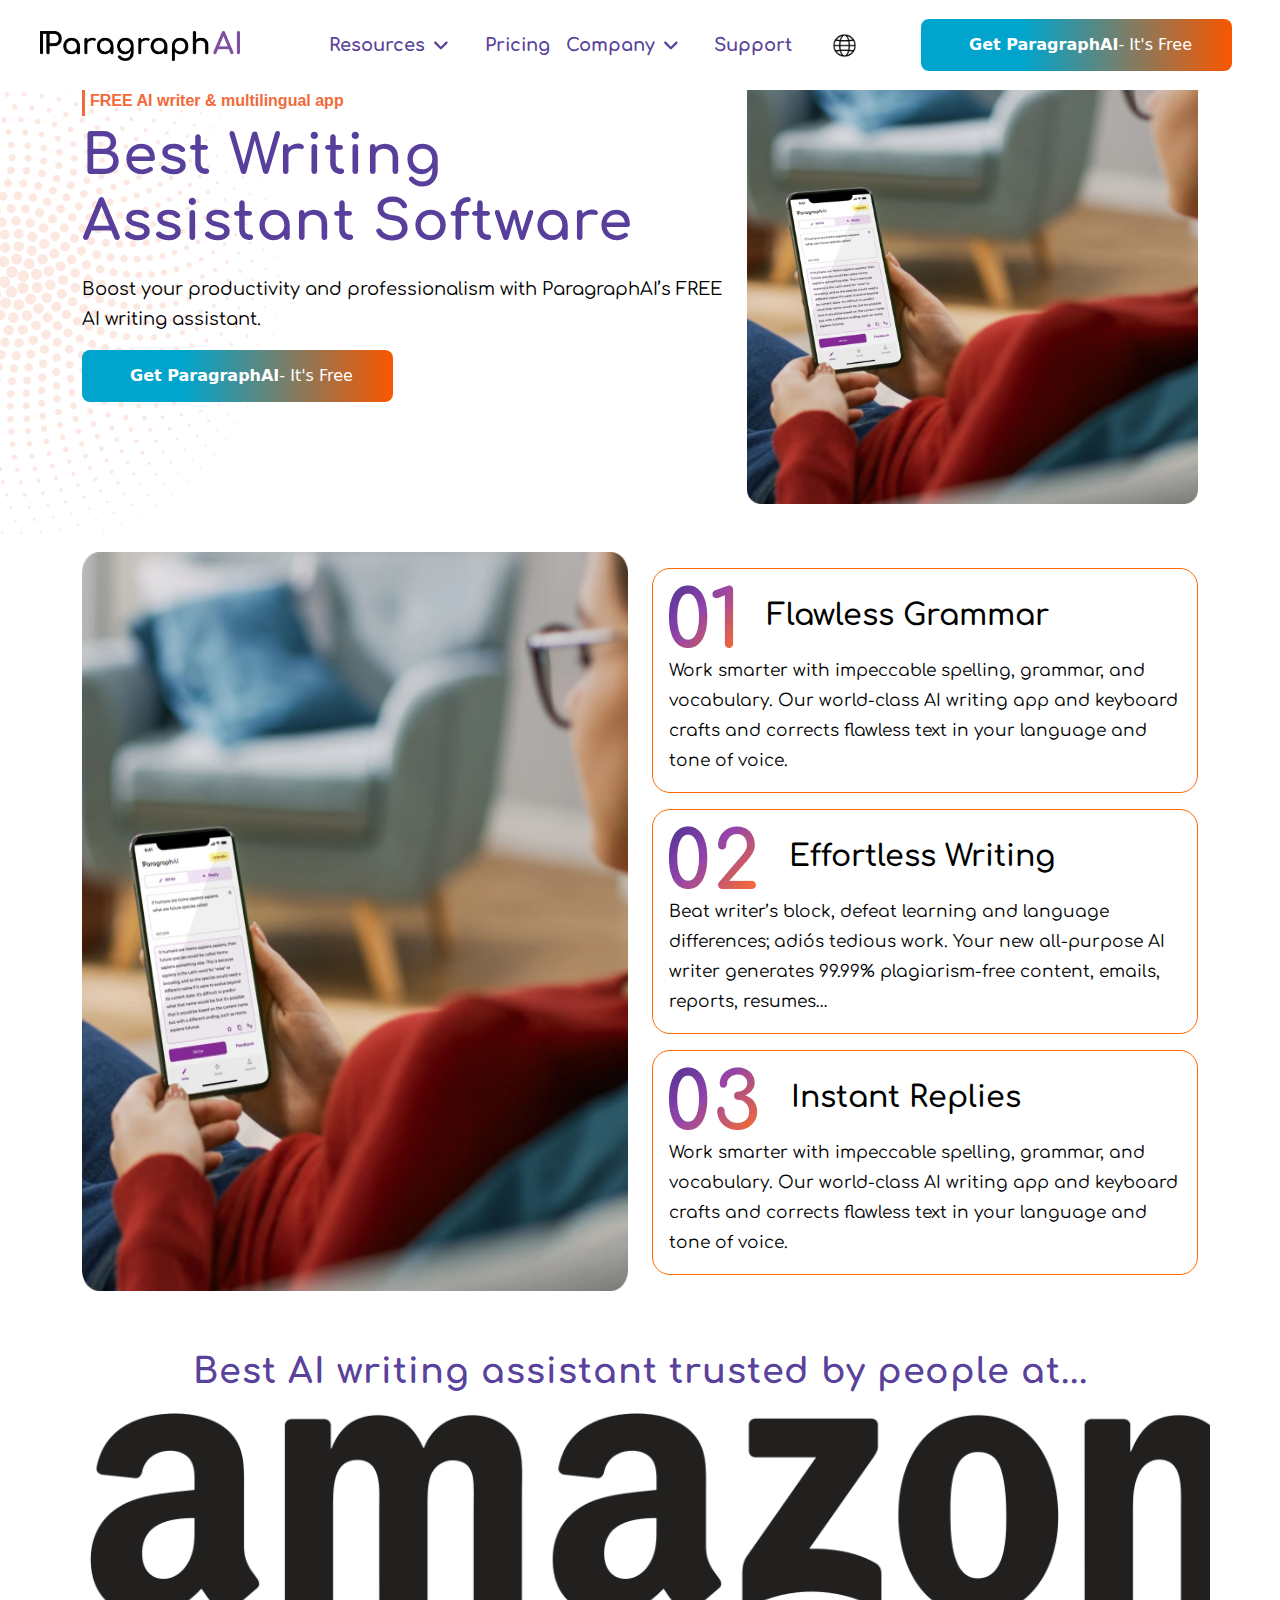
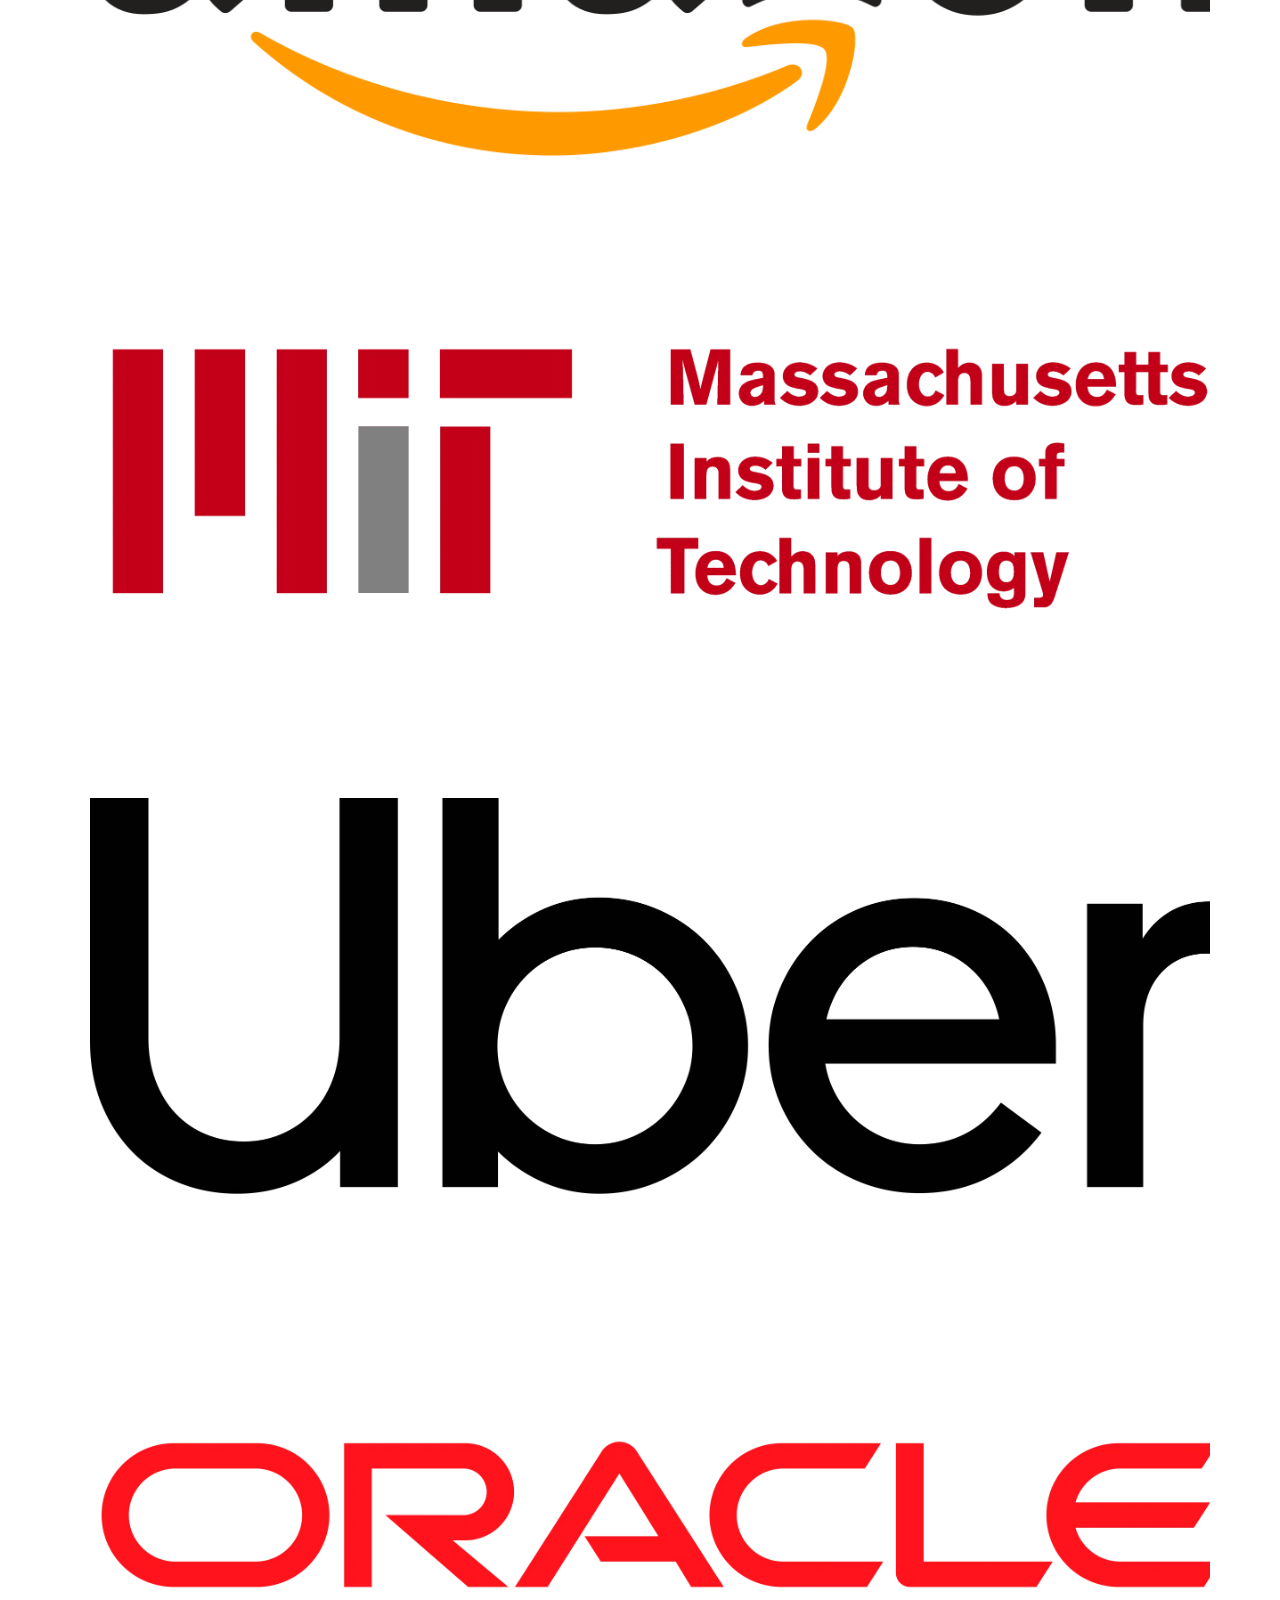
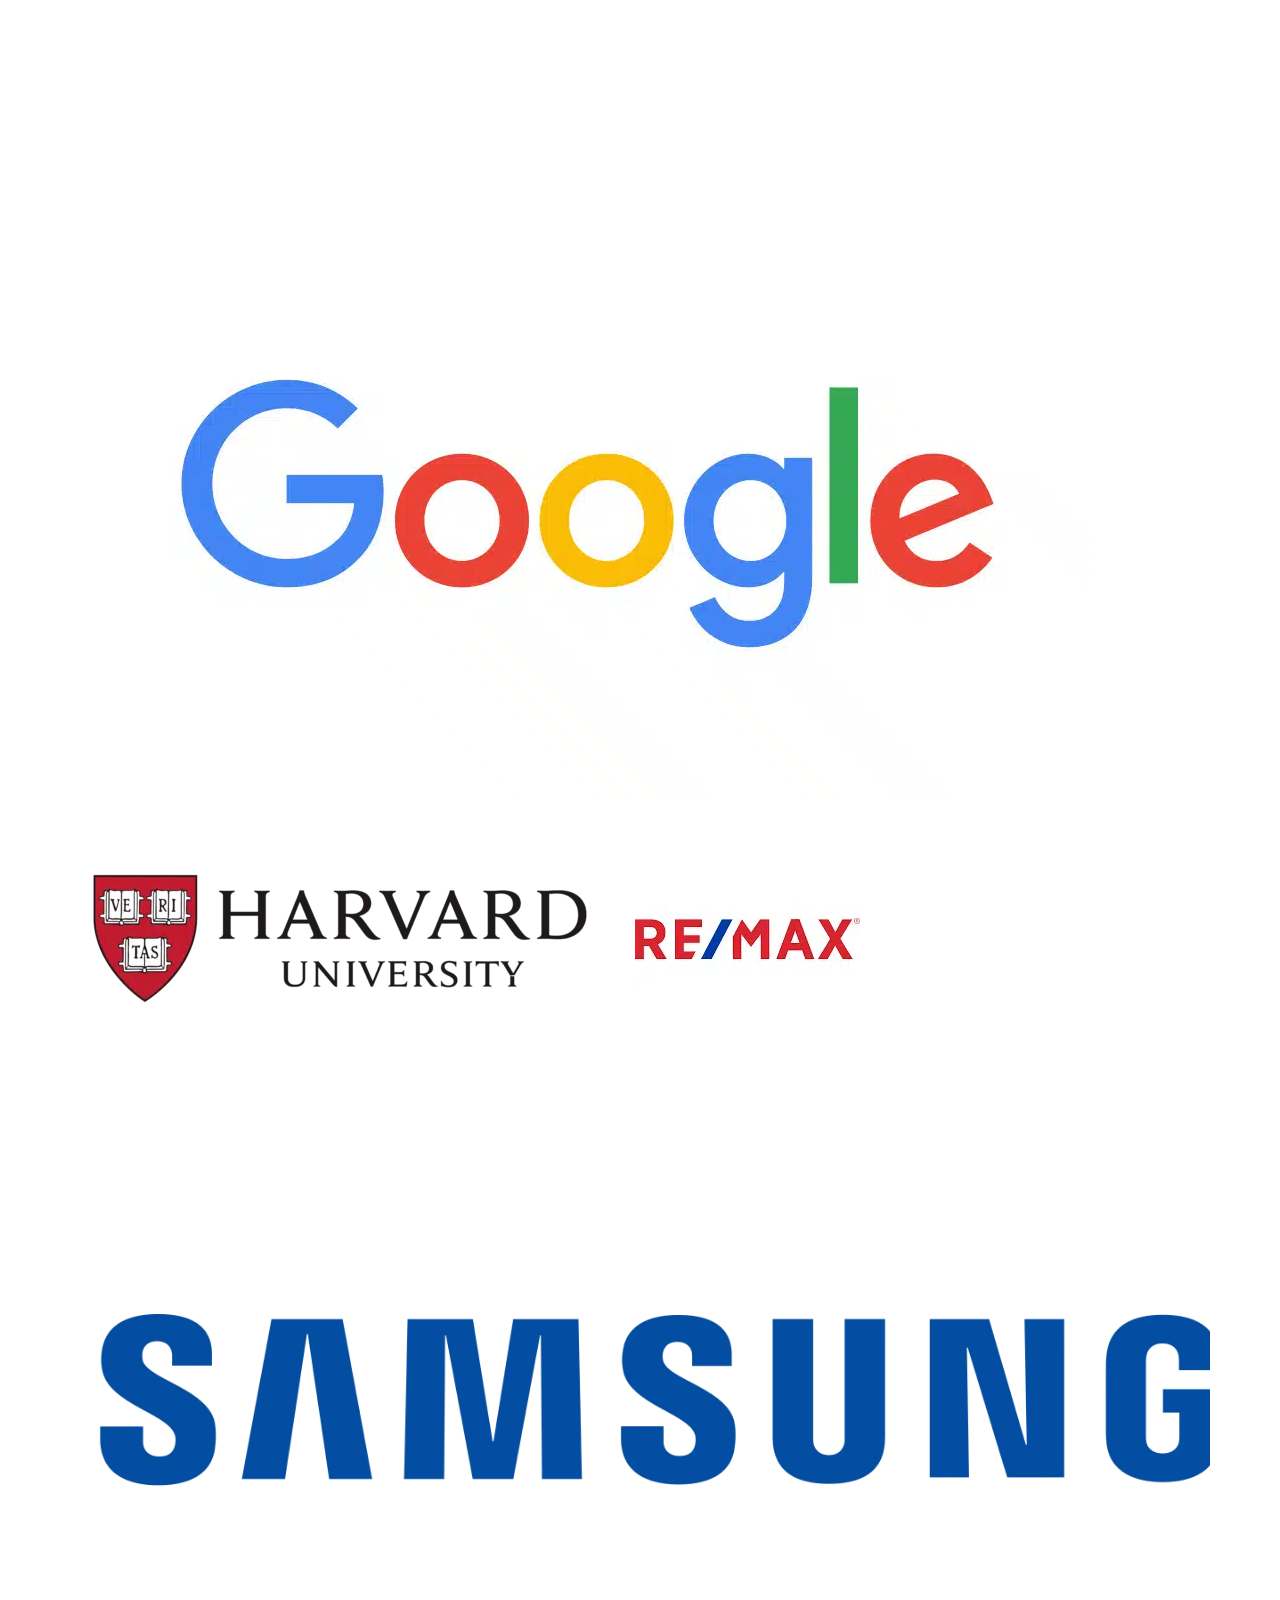
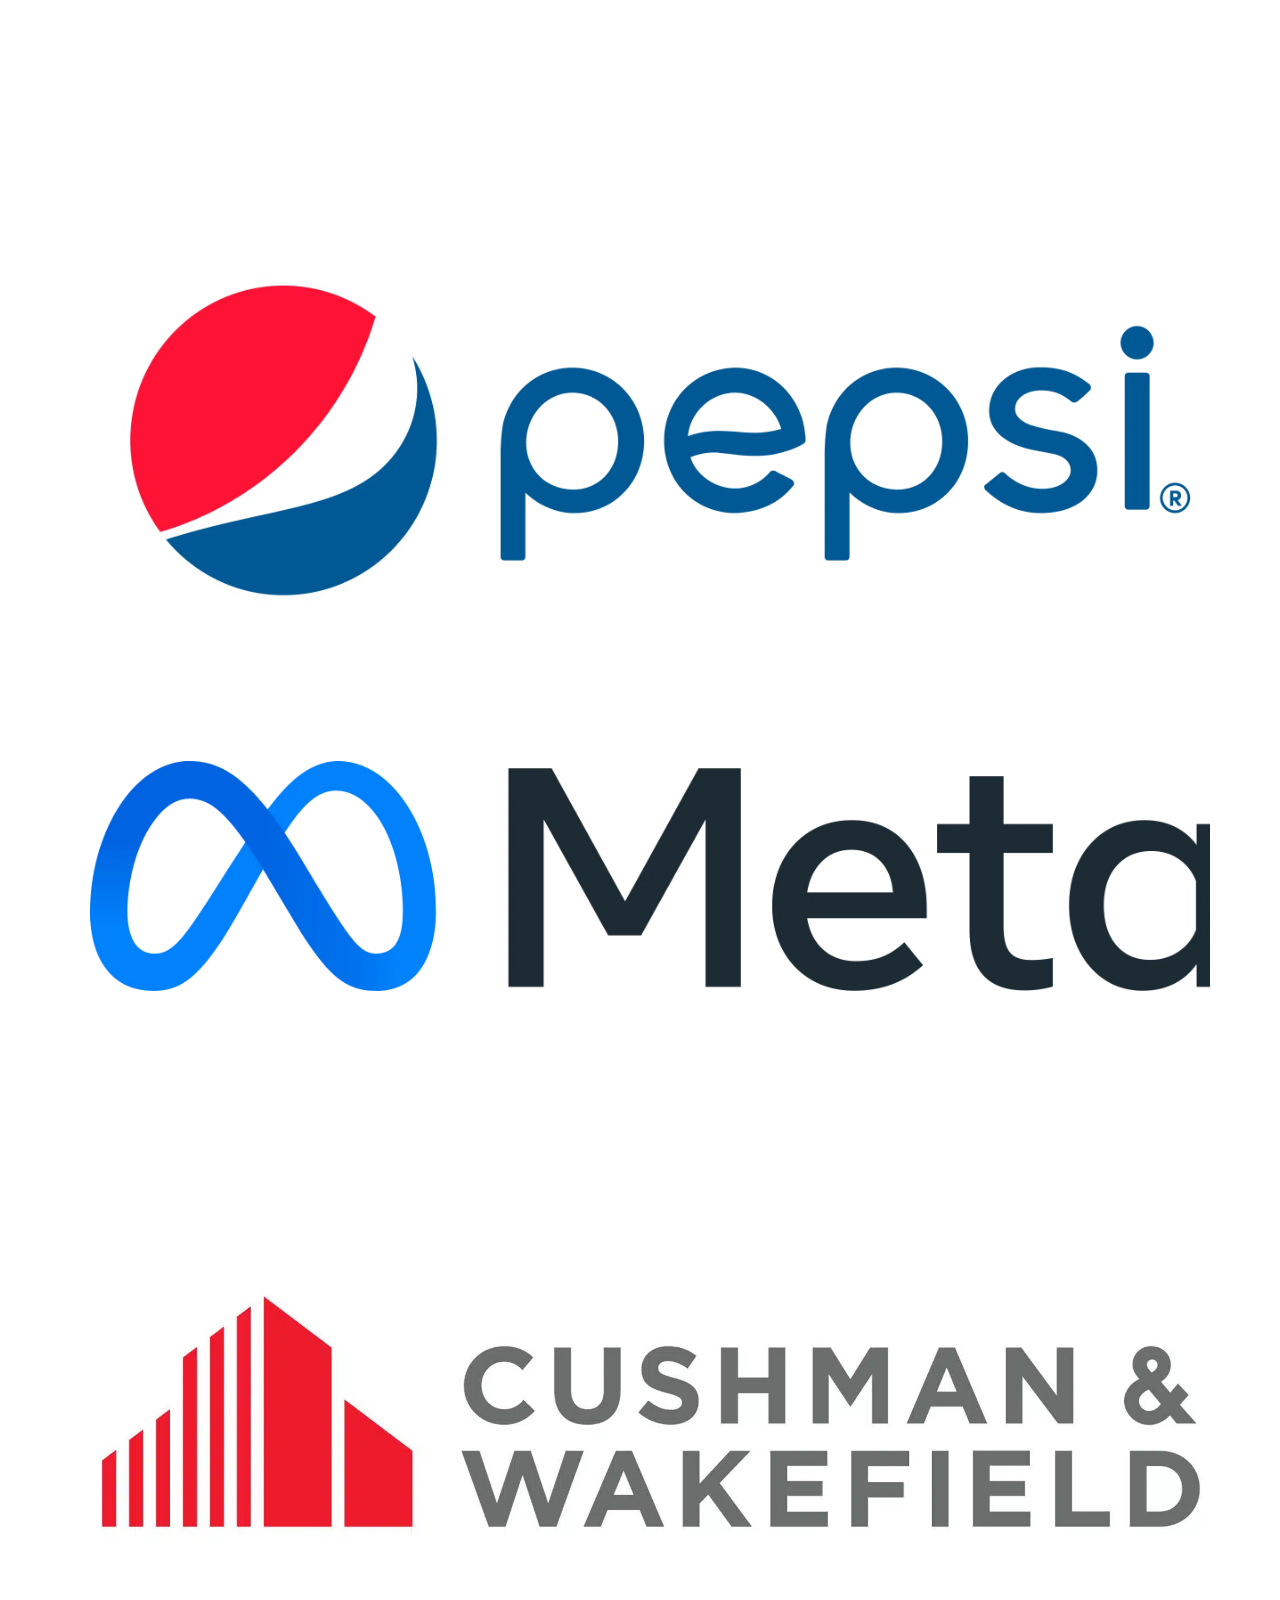
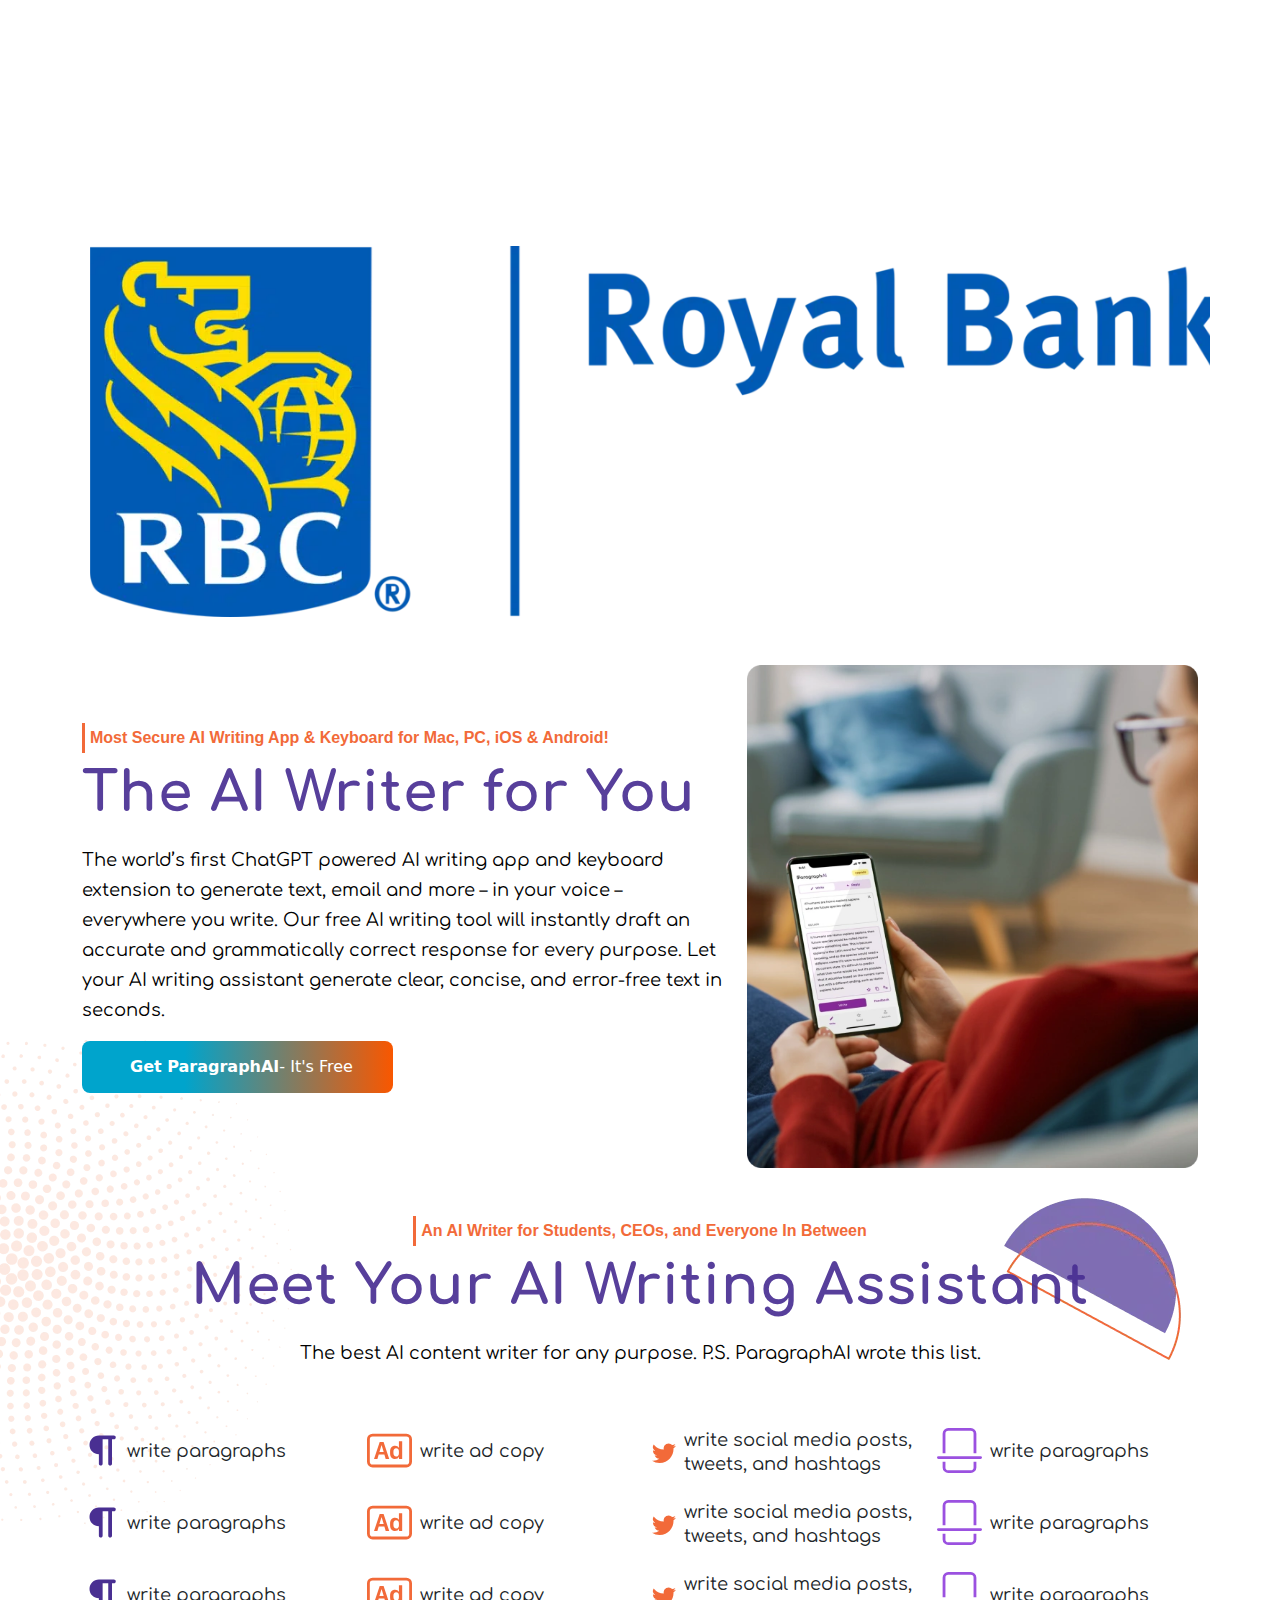
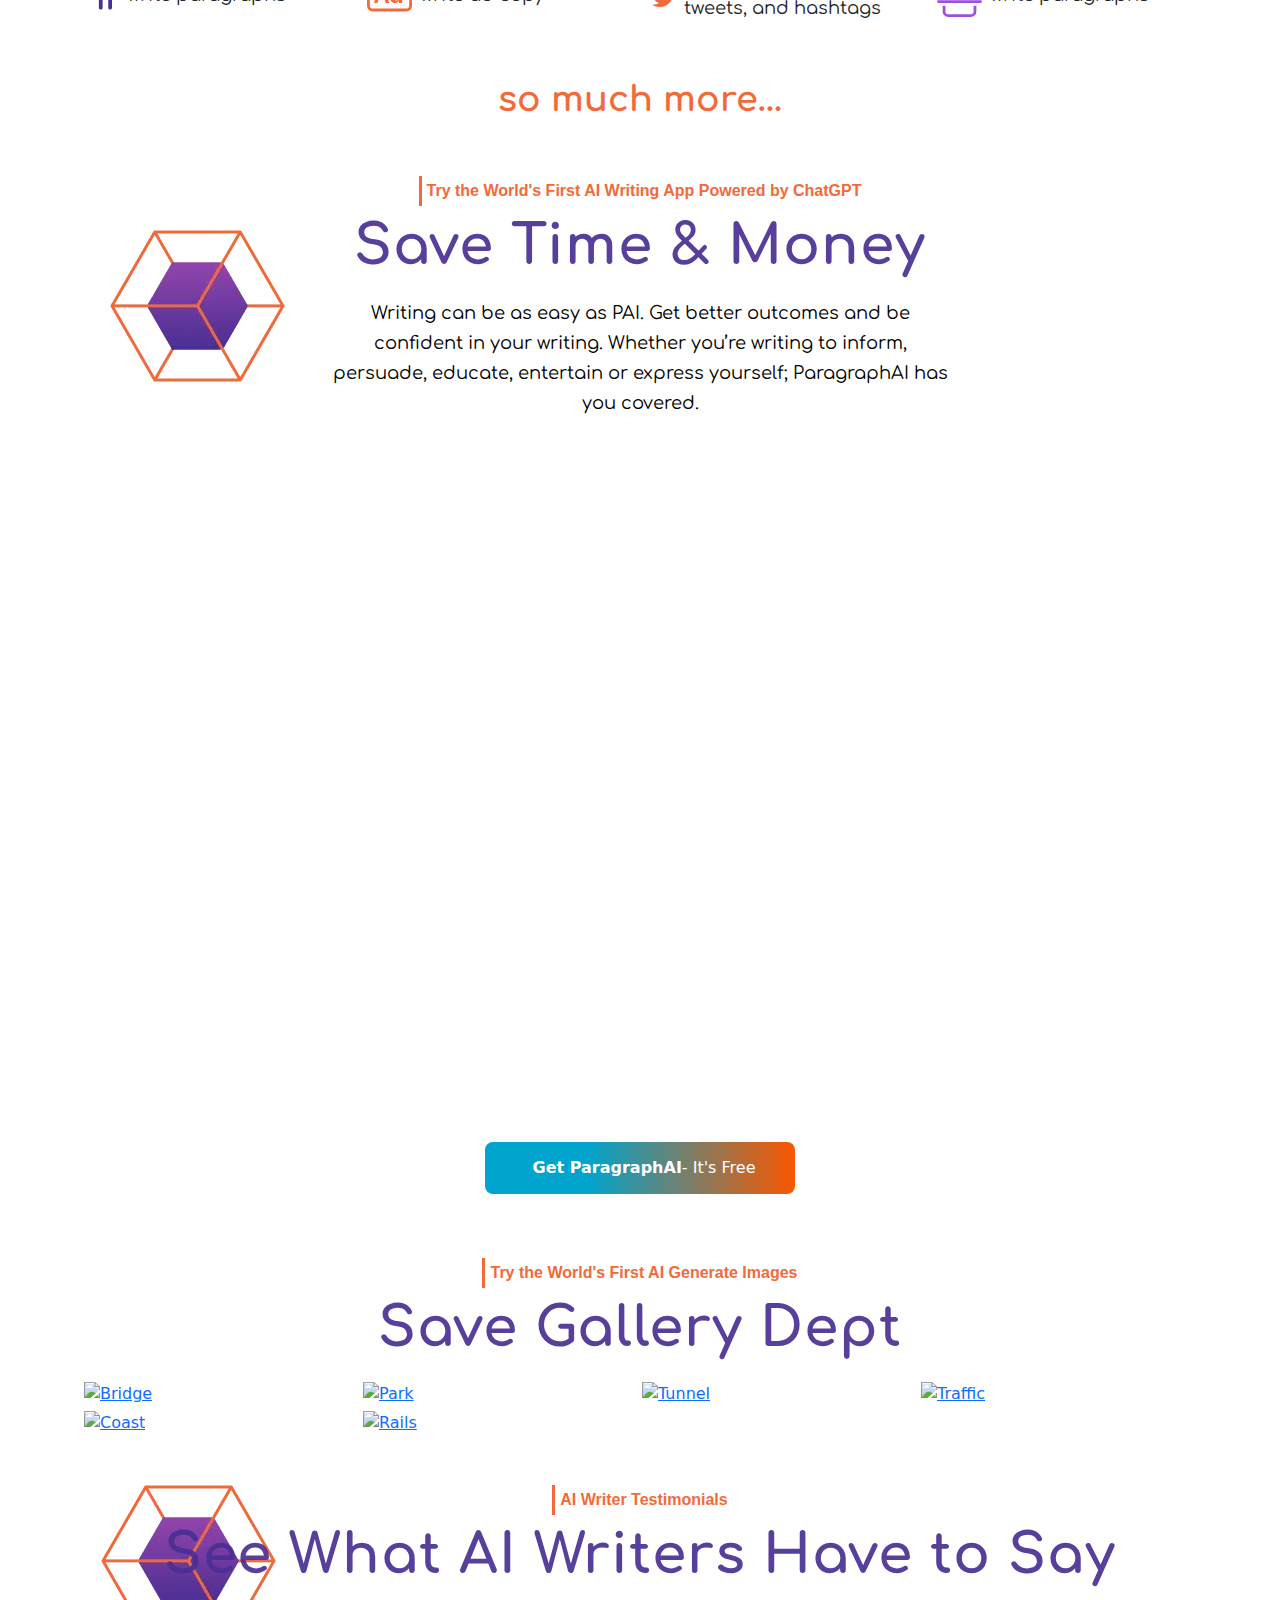
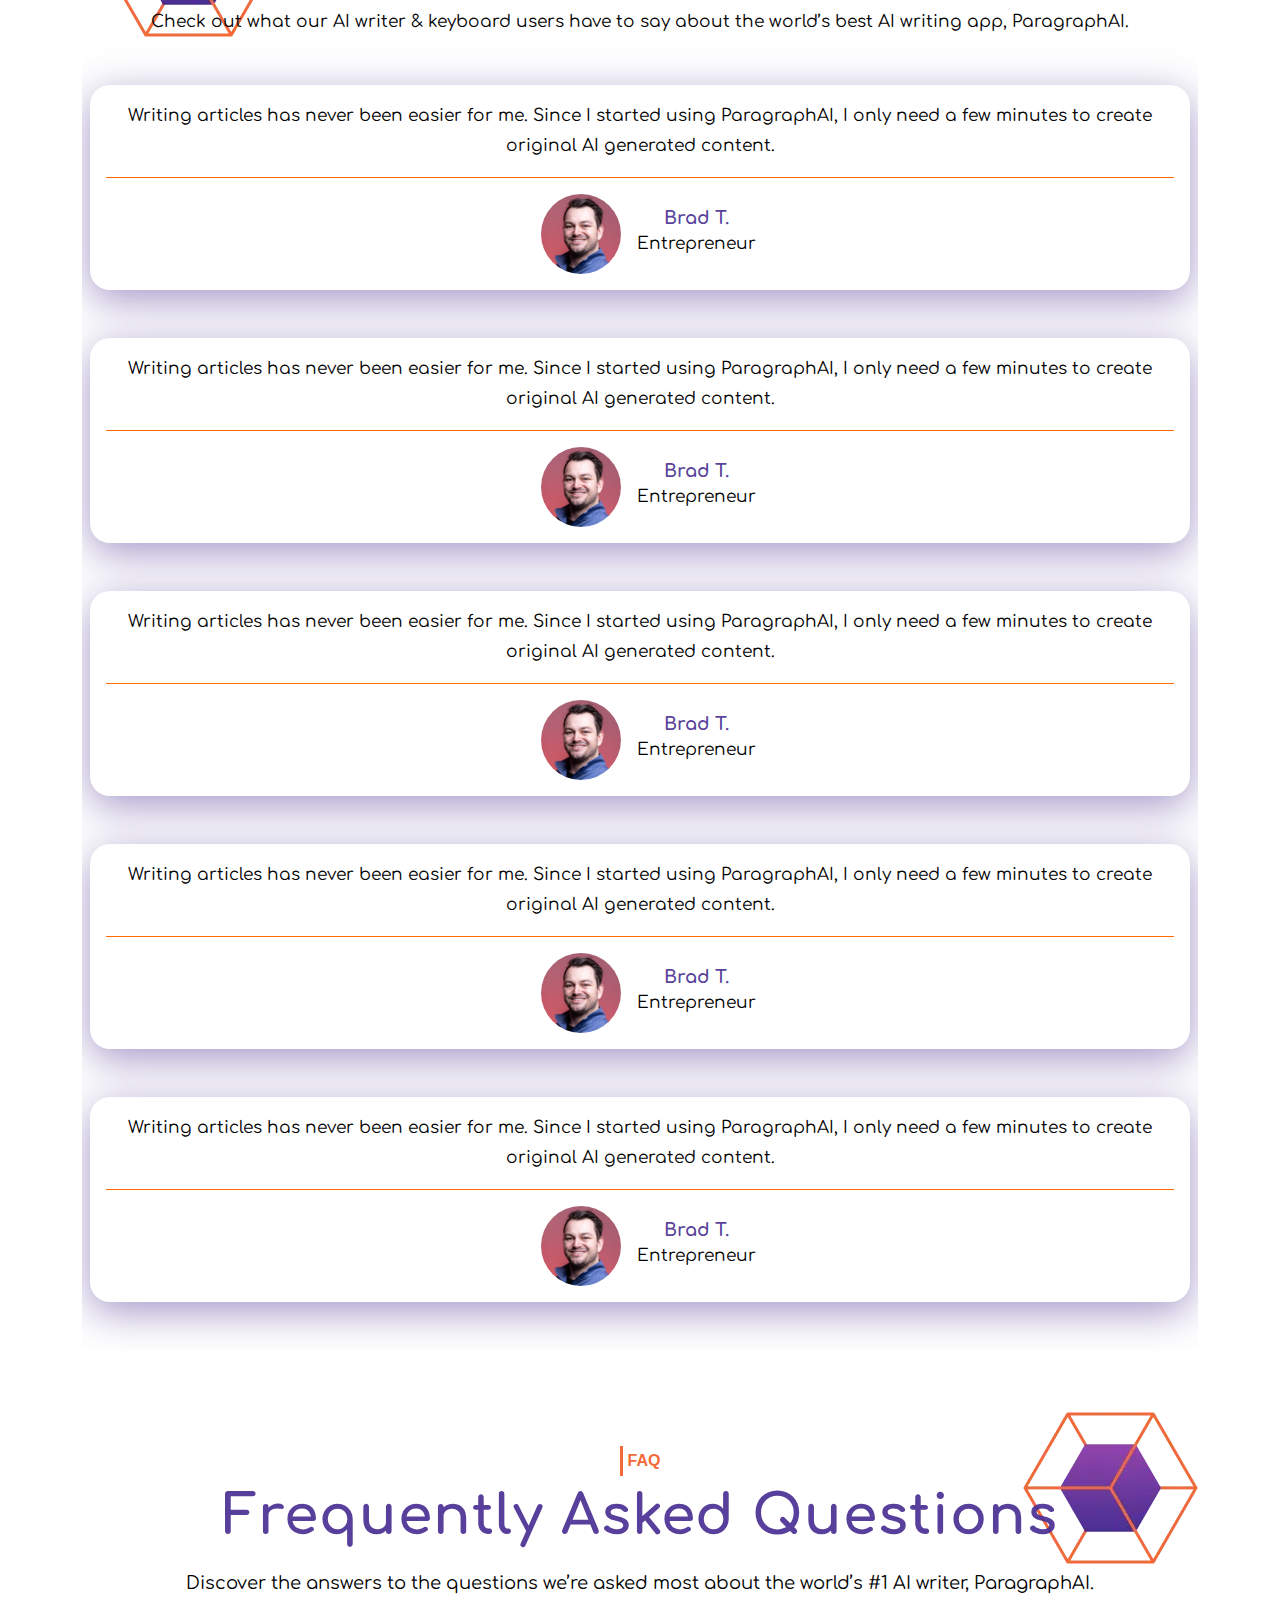
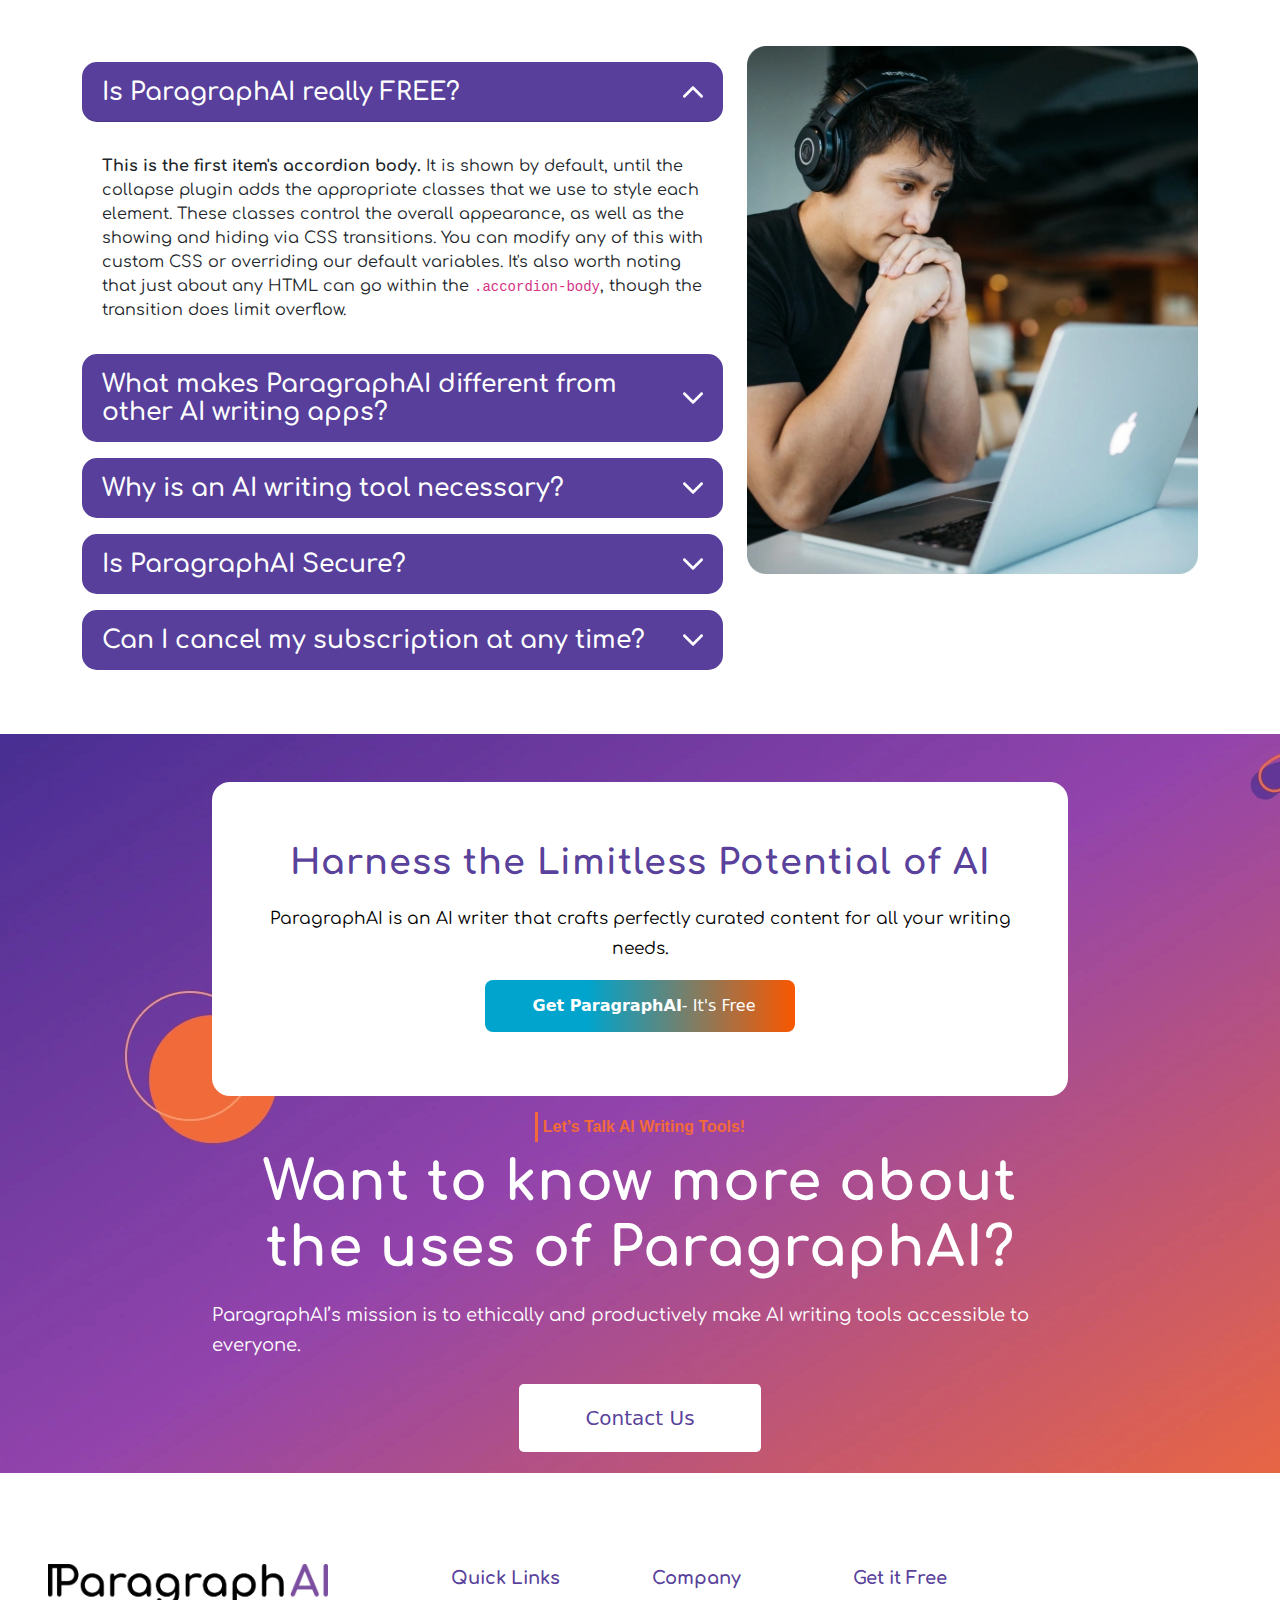
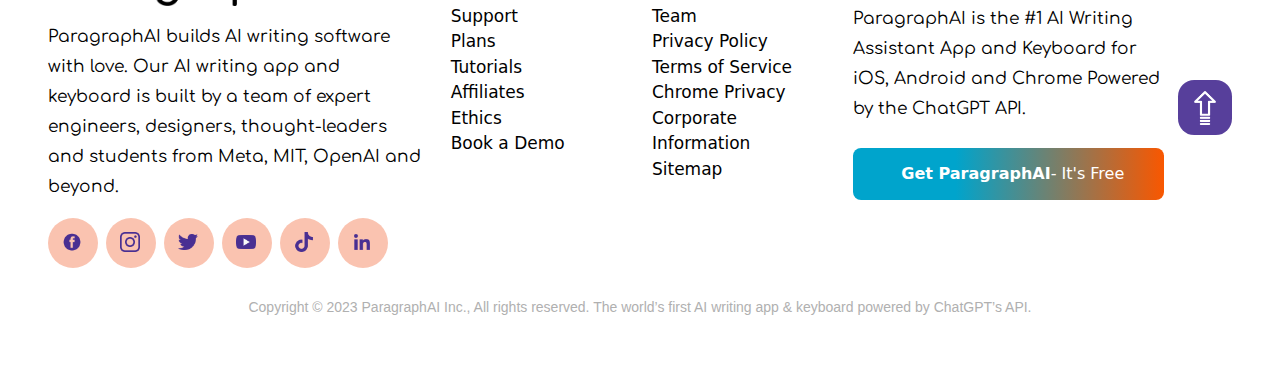
==== commit 4b1047af: "check" ====
--- a/index.html
+++ b/index.html
@@ -28,11 +28,17 @@
 
 <body>
     <nav class="navbar navbar-expand-xl navbar-light bsb-navbar bsb-navbar-hover bsb-navbar-caret fixed-top">
-        <div class="container-fluid">
-            <a class="navbar-brand p-2" href="index.html">
+        <div class="container-fluid p-0">
+            <a class="navbar-brand" href="index.html">
                 <img src="assets/img/ParagraphAI-Logo-1-min.png" alt="Logo" class="img-fluid">
             </a>
             <div class="d-flex">
+                <div>
+                    <button class="navbar-toggler" type="button" data-bs-toggle="collapse" data-bs-target="#navbarNav"
+                        aria-controls="navbarNav" aria-expanded="false" aria-label="Toggle navigation">
+                        <span class="navbar-toggler-icon"></span>
+                    </button>
+                </div>
                 <div class="langugestwo">
                     <a class="btn-link nav-link border-0" type="button" data-bs-toggle="modal"
                         data-bs-target="#loginModal" data-bs-toggle="tooltip" data-bs-placement="bottom"
@@ -40,15 +46,9 @@
                         <img id="languageIcon" src="assets/icon/internet.png" alt="internet" width="25" height="25">
                     </a>
                 </div>
-                <div>
-                    <button class="navbar-toggler" type="button" data-bs-toggle="collapse" data-bs-target="#navbarNav"
-                        aria-controls="navbarNav" aria-expanded="false" aria-label="Toggle navigation">
-                        <span class="navbar-toggler-icon"></span>
-                    </button>
-                </div>
-            </div>
-            <div class="collapse navbar-collapse text-center justify-content-end bg-white" id="navbarNav">
-                <ul class="navbar-nav">
+            </div>
+            <div class="collapse navbar-collapse justify-content-end bg-white" id="navbarNav">
+                <ul class="navbar-nav px-3 py-2">
                     <li class="nav-item dropdown">
                         <a class="nav-link dropdown-toggle custom-dropdown-toggle" href="#" id="resourcesDropdown"
                             role="button" data-bs-toggle="dropdown" aria-expanded="false">
@@ -92,7 +92,7 @@
                         <img id="languageIcon" src="assets/icon/internet.png" alt="internet" width="25" height="25">
                     </a>
                 </div>
-                <ul>
+                <ul class="Paragraphai_btn pe-5">
                     <li class="nav-item btn-gradient mt-3 d-flex align-items-center justify-content-center">
                         <button class="btn nav-link d-flex align-items-center ms-5" type="button"><i
                                 class="fa-brands fa-chrome fa-2x me-2" style="color: #ffffff;"></i>Get ParagraphAI
@@ -197,7 +197,7 @@
     </div>
     <!-- //////////////? -->
     <div class="content_bg mt-12">
-        <div class="container pb-5 overflow-x-hidden">
+        <div class="container pb-5">
             <div class="row align-items-center">
                 <div class="col-md-7 col-lg-7 col-12">
                     <div class="content flex-column align-items-center justify-content-center">
@@ -221,7 +221,7 @@
             </div>
         </div>
     </div>
-    <div class="container overflow-x-hidden">
+    <div class="container">
         <div class="row">
             <div class="col-md-12 col-lg-6 col-12 col_image">
                 <img src="assets/img/Rectangle-22.jpg" alt="Rectangle" class="img-fluid">
@@ -278,7 +278,7 @@
             <img src="assets/img/slick_imags/rbc-royal-bank.png" alt="royal_bank" class="img-fluid">
         </div>
     </div>
-    <section class="content_bgtwo overflow-x-hidden">
+    <section class="content_bgtwo">
         <div class="container">
             <div class="row align-items-center">
                 <div class="col-md-7 col-lg-7 col-12">
@@ -496,7 +496,7 @@
             </div>
         </div>
     </section>
-    <section class="container pb-5 overflow-x-hidden">
+    <section class="container pb-5">
         <div class="time_money d-flex flex-column justify-content-center">
             <h2>Try the World's First AI Writing App Powered by ChatGPT</h2>
             <h1>Save Time & Money</h1>
@@ -521,7 +521,7 @@
             </ul>
         </div>
     </section>
-    <section class="container overflow-x-hidden">
+    <section class="container">
         <div class="gallery d-flex flex-column align-items-center justify-content-center">
             <h2>Try the World's First AI Generate Images</h2>
             <h1>Save Gallery Dept </h1>
@@ -575,7 +575,7 @@
             </div>
         </div>
     </section>
-    <section class="container overflow-x-hidden py-5">
+    <section class="container py-5">
         <div class="Testimonials d-flex flex-column align-items-center justify-content-center">
             <h2>AI Writer Testimonials</h2>
             <h1>See What AI Writers Have to Say</h1>
@@ -678,7 +678,7 @@
             </div>
         </div>
     </section>
-    <section class="container overflow-x-hidden">
+    <section class="container">
         <div class="faq_content pt-5 d-flex flex-column align-items-center justify-content-center">
             <h2>FAQ</h2>
             <h1>Frequently Asked Questions</h1>
@@ -853,7 +853,7 @@
             </div>
         </div>
     </section>
-    <section class="Limitless_content py-5 overflow-x-hidden">
+    <section class="Limitless_content py-5">
         <div class="container">
             <div class="potential_ai text-center">
                 <h2>Harness the Limitless Potential of AI</h2>
@@ -880,7 +880,7 @@
                 </div>
             </div>
     </section>
-    <footer class="py-5 overflow-x-hidden">
+    <footer class="py-5">
         <div class="container-fluid px-5">
             <div class="footer_content">
                 <div class="row">
--- a/assets/css/style.css
+++ b/assets/css/style.css
@@ -91,24 +91,13 @@
     background-color: transparent !important;
 }
 
-/* ///////// */
-.dropdown-submenu {
-    position: relative;
-}
-
-.dropdown-submenu .dropdown-menu {
-    top: 0;
-    left: 100%;
-    margin-top: -1px;
-}
-
 /* Custom CSS styles */
 .navbar {
     height: 90px !important;
 }
 
-.navbar-nav .nav-item {
-    flex: 1 1 auto;
+.navbar-nav {
+    align-items: flex-start !important;
 }
 
 .navbar-nav .nav-link:hover {
@@ -118,6 +107,10 @@
 .navbar-brand img {
     width: 200px;
     height: 30px;
+}
+
+.navbar-brand {
+    padding-left: 40px;
 }
 
 .navbar {
@@ -149,12 +142,17 @@
     border-top: none !important;
 }
 
-.langugesone {
+.langugesone,
+.Paragraphai_btn {
     display: block;
 }
 
 .langugestwo {
     display: none;
+}
+
+.langugestwo {
+    padding-right: 40px;
 }
 
 .btn-gradient button {
@@ -272,6 +270,11 @@
     letter-spacing: 1px;
 }
 
+.slider_images,
+.slicktwo {
+    overflow-x: hidden !important;
+}
+
 .slider_images img {
     margin: auto 20px !important;
 }
@@ -931,14 +934,12 @@
     border: none !important;
     border-radius: 10px;
     color: var(--color--white);
-    background: var(--color--btn--linear-gradient);
+    background-color: var(--color-vivid-orange);
 }
 
 .tab_btn button:hover,
 .price_card_btn button:hover {
     color: var(--color--white) !important;
-    background: linear-gradient(360deg, #00A4CCFF 20%, #F95700FF 100%);
-
 }
 
 .card-header {
@@ -1040,12 +1041,21 @@
 
 
 @media (max-width:1199px) {
-    .langugesone {
+    .navbar-brand {
+        padding-left: 20px;
+    }
+
+    .langugesone,
+    .Paragraphai_btn {
         display: none;
     }
 
     .langugestwo {
         display: block;
+    }
+
+    .langugestwo {
+        padding-right: 20px;
     }
 
 }
@@ -1102,8 +1112,16 @@
         background-image: none;
     }
 
+    .accordion_content button {
+        font-size: 18px;
+    }
+
     .time_money {
         align-items: flex-start !important;
+    }
+
+    .time_money p {
+        padding: 0 50px;
     }
 
     .alert_write img {
@@ -1123,11 +1141,6 @@
     .potential_ai h2 {
         line-height: 40px;
         letter-spacing: normal;
-    }
-
-    .limitless_content h2 {
-        color: var(--color-100efa4);
-        border-left: 3px solid var(--color-100efa4);
     }
 
     p {
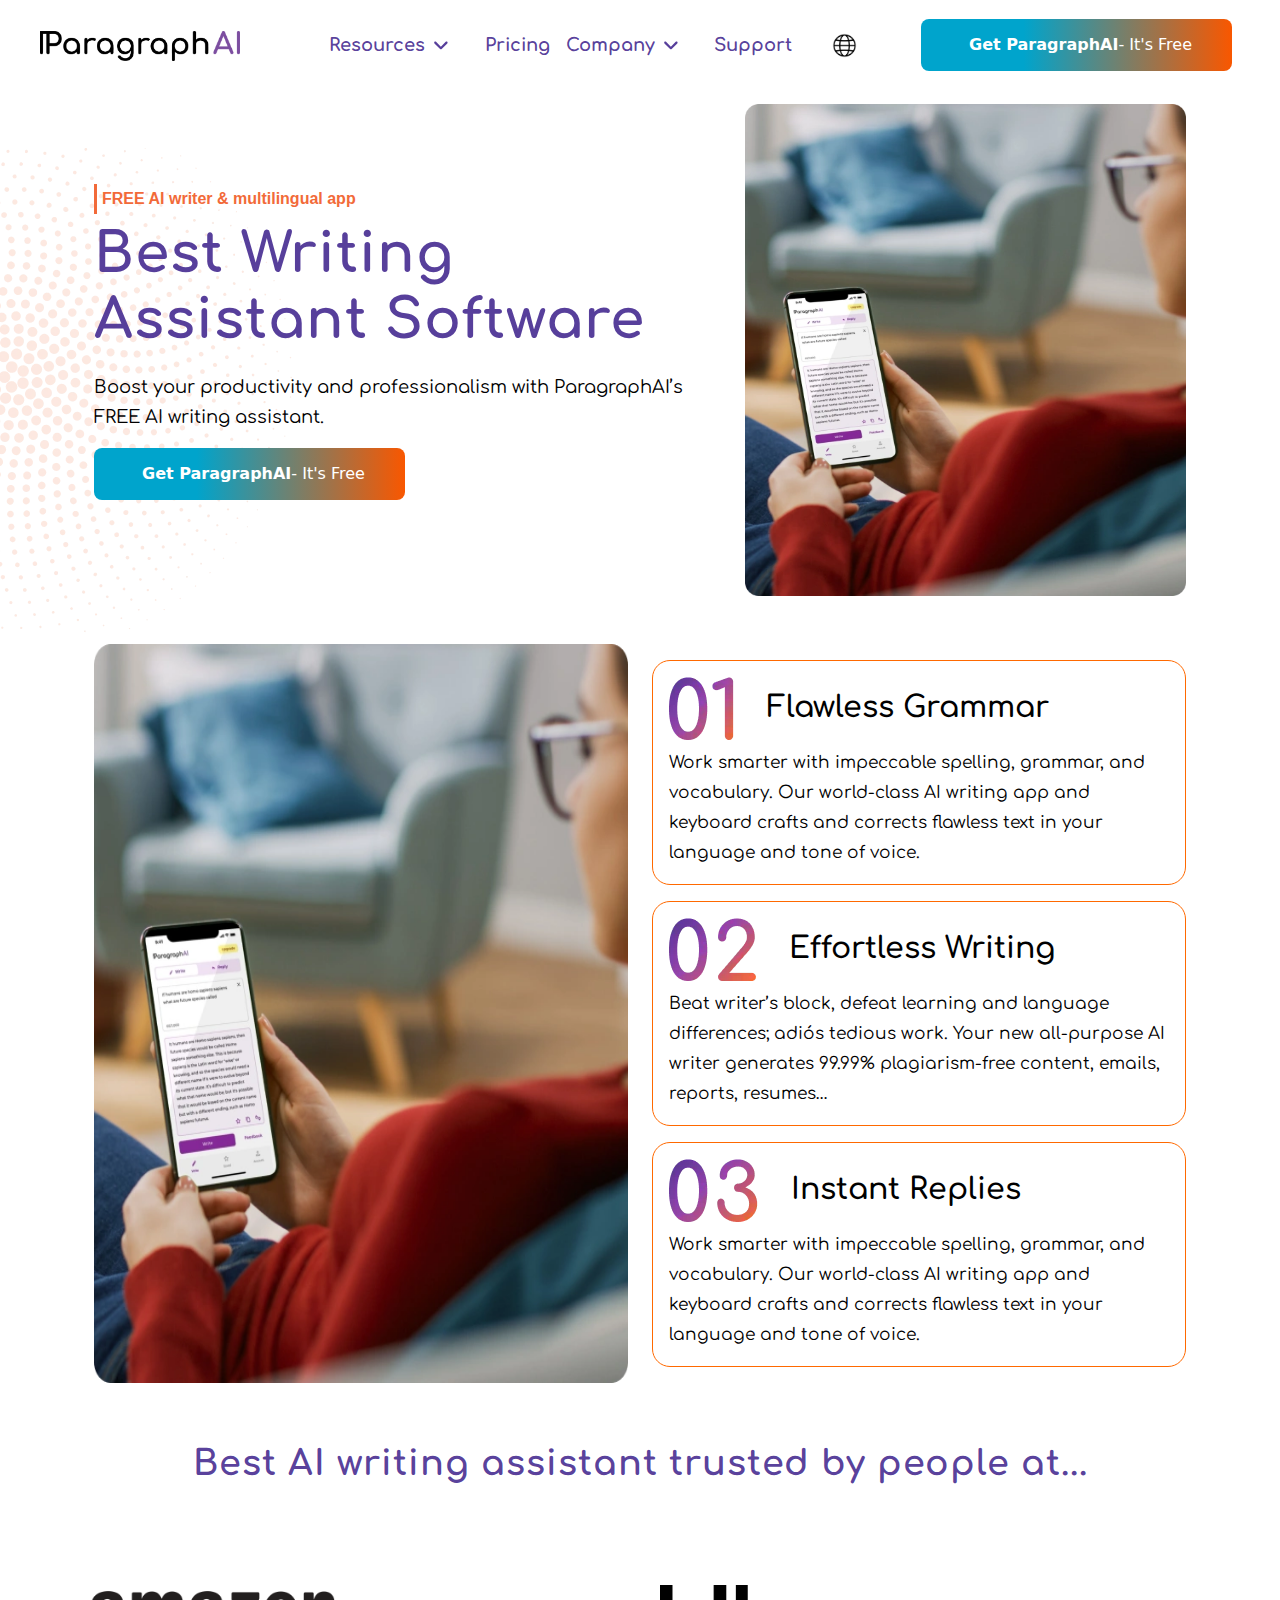
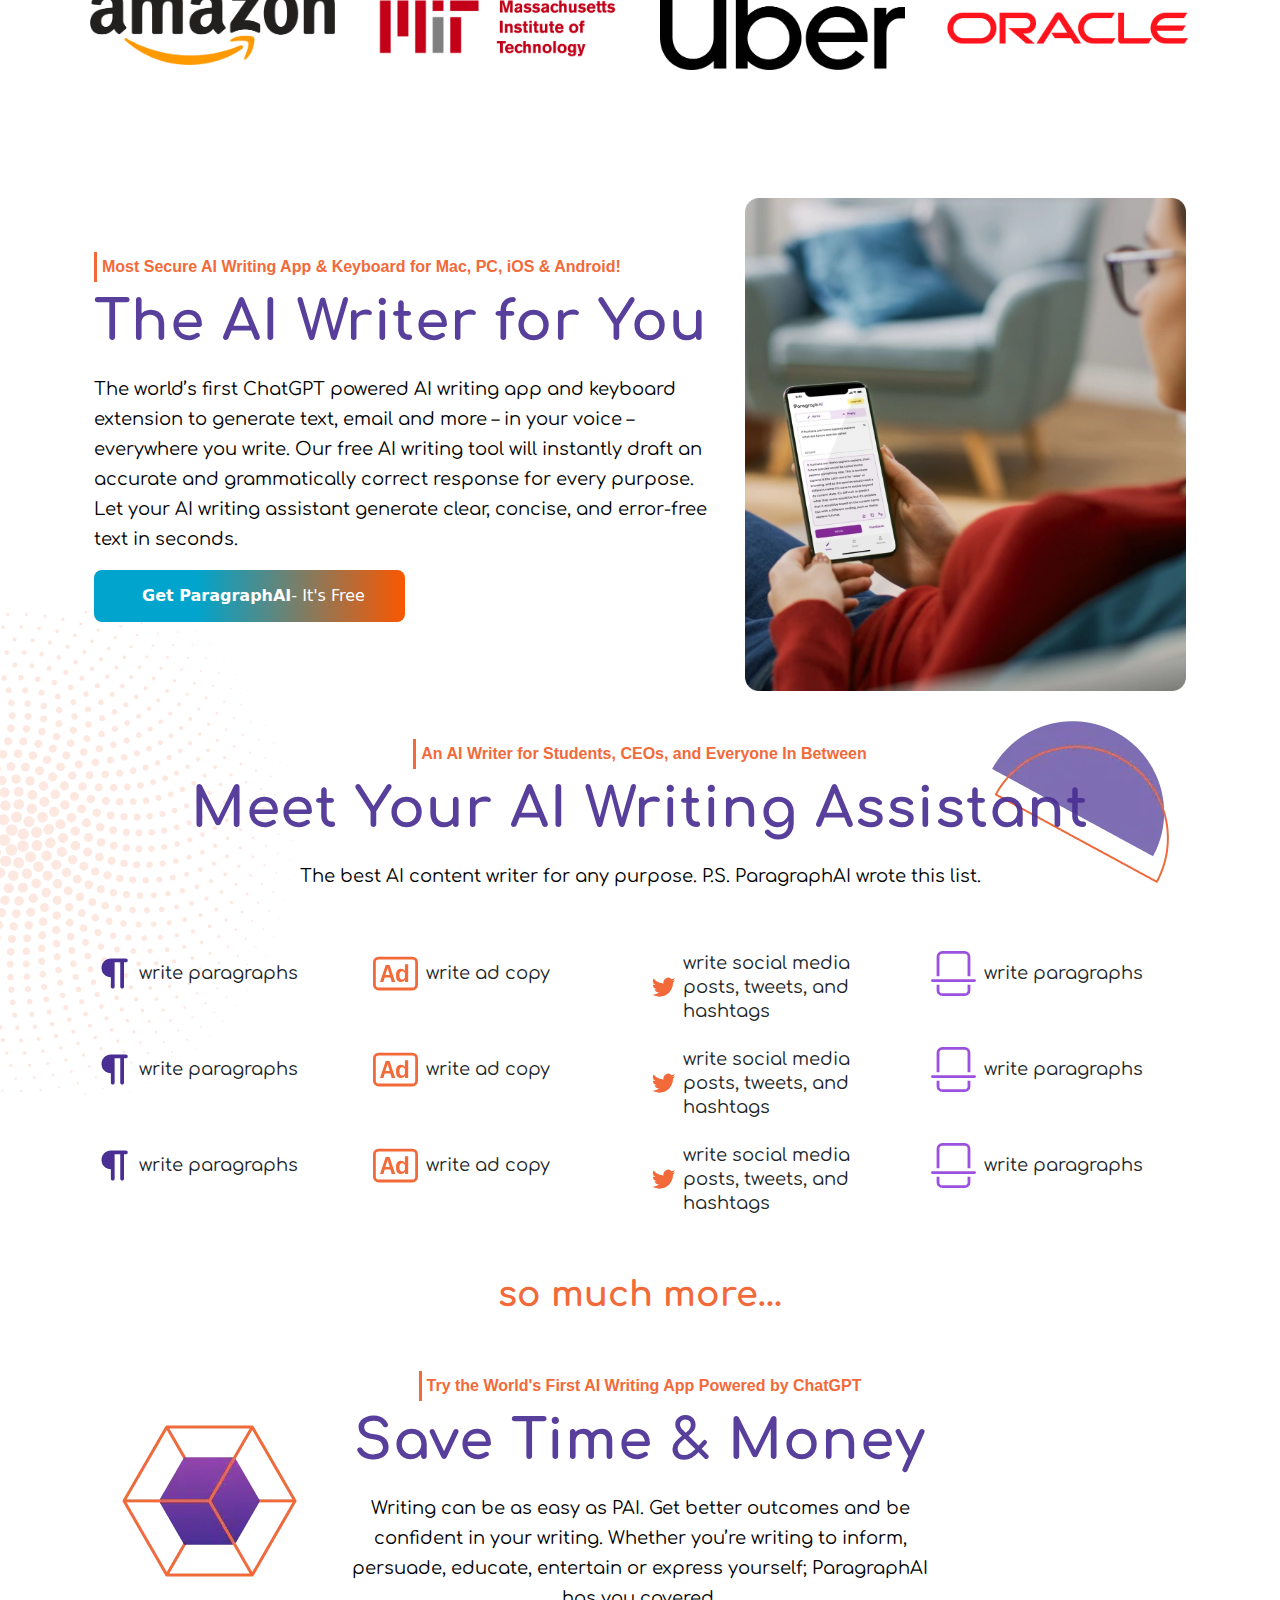
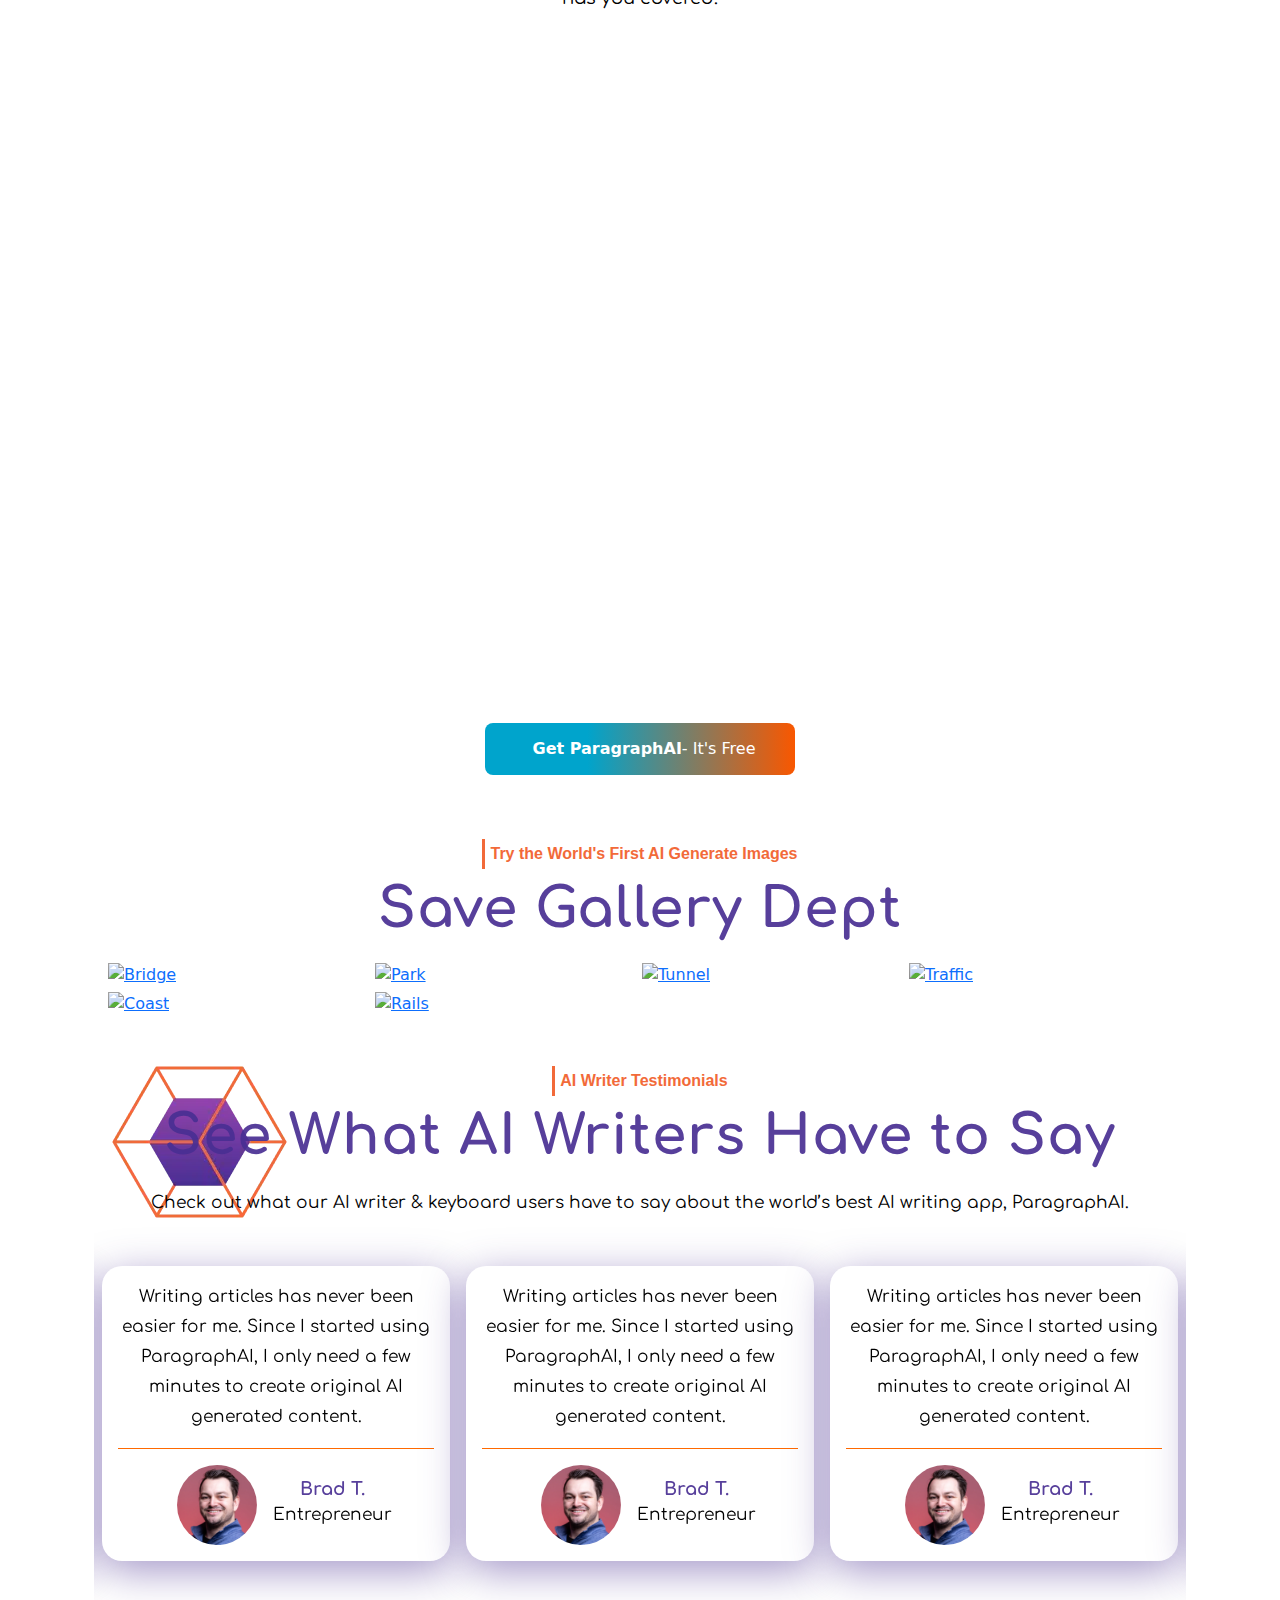
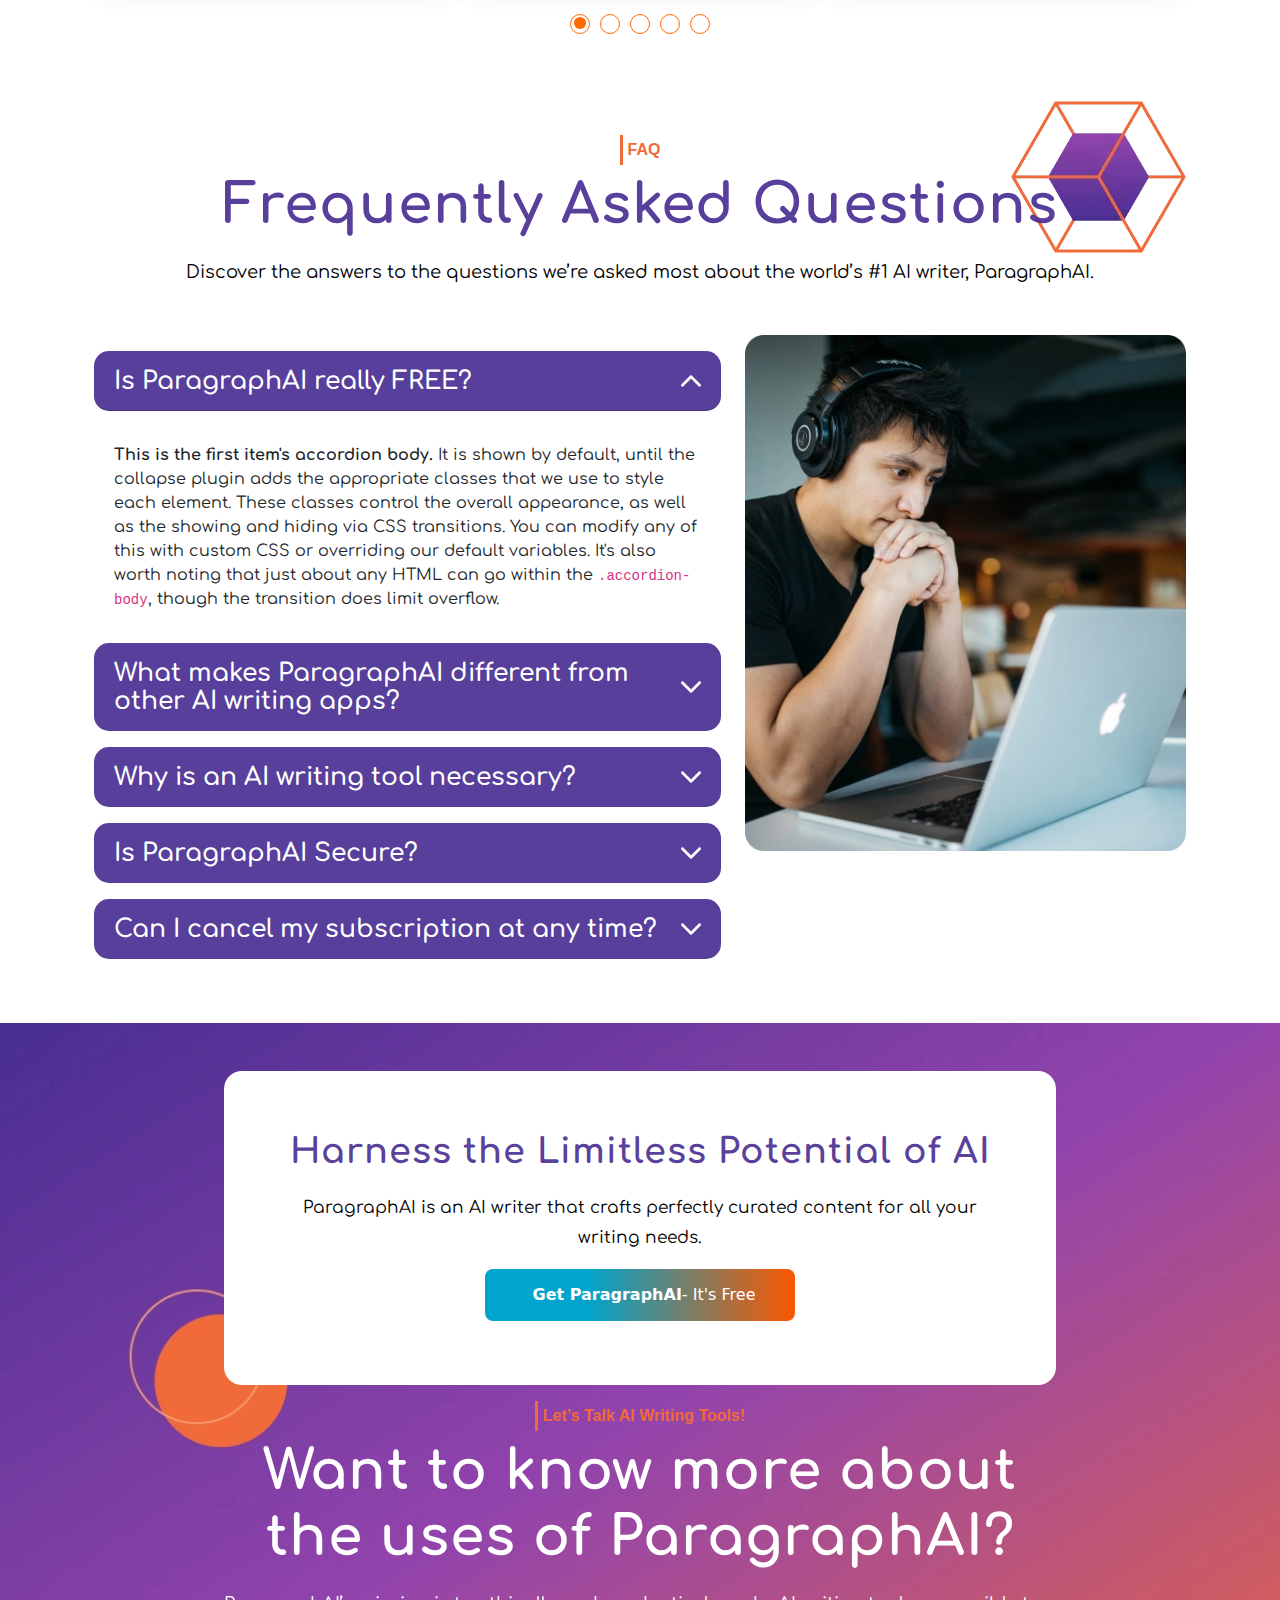
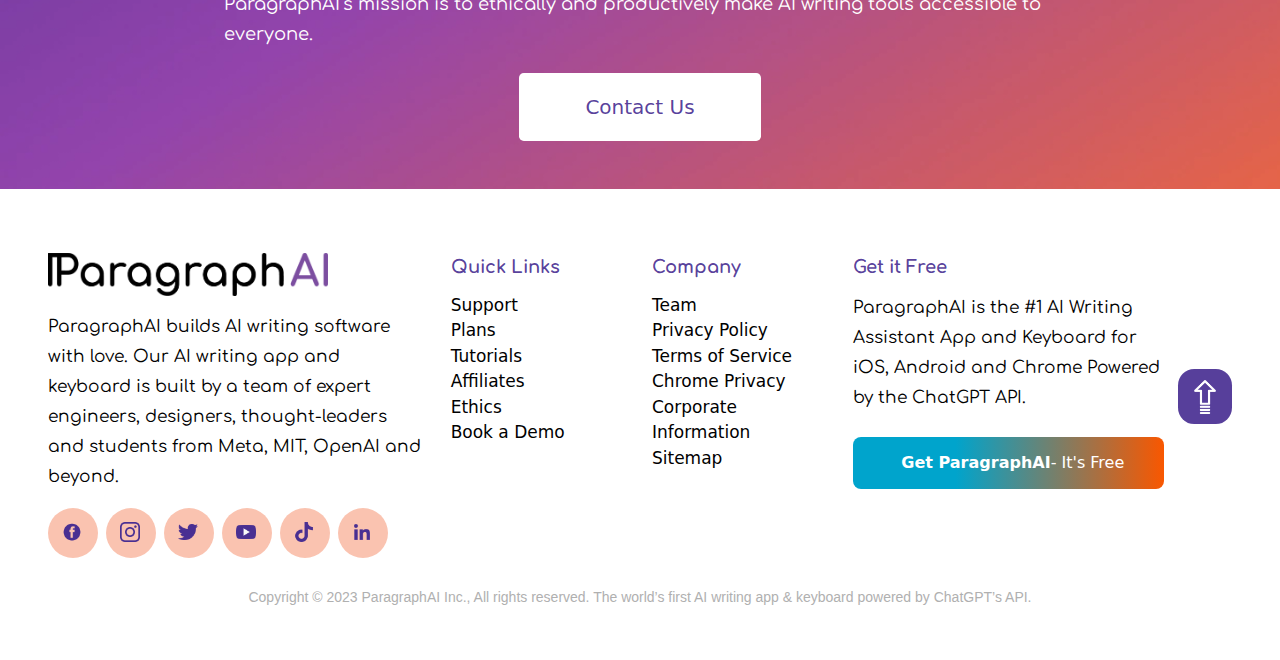
==== commit 6f75d607: "on change" ====
--- a/index.html
+++ b/index.html
@@ -10,14 +10,13 @@
     <link rel="stylesheet" href="assets/slick/slick.css">
     <link rel="stylesheet" href="assets/slick/slick-theme.css">
     <!-- CSS Files -->
-    <link rel="stylesheet" href="https://unpkg.com/bs-brain/bsb.css" />
+    <link rel="stylesheet" href="assets/css/bsb.css">
     <!-- Bootstrap CSS -->
     <link rel="stylesheet" href="assets/bootstrap/bootstrap.min.css">
     <!-- Optional theme -->
-    <link rel="stylesheet"
-        href="https://cdn.jsdelivr.net/npm/select2-bootstrap-5-theme@1.3.0/dist/select2-bootstrap-5-theme.rtl.min.css" />
+    <link rel="stylesheet" href="assets/bootstrap/bootstraptheme.rtl.min.css">
 
-    <link rel="stylesheet" href="https://rawgit.com/LeshikJanz/libraries/master/Bootstrap/baguetteBox.min.css">
+    <link rel="stylesheet" href="assets/css/baguetteBox.min.css">
 
     <!-- fontawesome kit link  -->
     <script src="assets/fontawesome/fontawesomekit.js"></script>
@@ -58,7 +57,7 @@
                                     d="M201.4 342.6c12.5 12.5 32.8 12.5 45.3 0l160-160c12.5-12.5 12.5-32.8 0-45.3s-32.8-12.5-45.3 0L224 274.7 86.6 137.4c-12.5-12.5-32.8-12.5-45.3 0s-12.5 32.8 0 45.3l160 160z" />
                             </svg>
                         </a>
-                        <ul class="dropdown-menu text-center border-0 bsb-zoomIn" aria-labelledby="resourcesDropdown">
+                        <ul class="dropdown-menu border-0 bsb-zoomIn" aria-labelledby="resourcesDropdown">
                             <li><a class="dropdown-item my-2" href="blog.html">Blog</a></li>
                             <li><a class="dropdown-item my-2" href="blog-details.html">Blog Details</a></li>
                             <li><a class="dropdown-item my-2" href="affiliates.html">Affiliates</a></li>
@@ -76,7 +75,7 @@
                                     d="M201.4 342.6c12.5 12.5 32.8 12.5 45.3 0l160-160c12.5-12.5 12.5-32.8 0-45.3s-32.8-12.5-45.3 0L224 274.7 86.6 137.4c-12.5-12.5-32.8-12.5-45.3 0s-12.5 32.8 0 45.3l160 160z" />
                             </svg>
                         </a>
-                        <ul class="dropdown-menu text-center border-0 bsb-zoomIn" aria-labelledby="companyDropdown">
+                        <ul class="dropdown-menu border-0 bsb-zoomIn" aria-labelledby="companyDropdown">
                             <li><a class="dropdown-item my-2" href="signin.html">Sign In</a></li>
                             <li><a class="dropdown-item my-2" href="signup.html">Sign Up</a></li>
                         </ul>
@@ -988,15 +987,13 @@
     <!--Bootstrap Bundle with Popper -->
     <script src="assets/bootstrap/bundle.min.js">
     </script>
-    <script src="https://cdnjs.cloudflare.com/ajax/libs/baguettebox.js/1.8.1/baguetteBox.min.js"></script>
+    <script src="assets/js/baguetteBox.min.js"></script>
     <script>
         baguetteBox.run('.tz-gallery');
     </script>
 
     <!-- J querys -->
-    <script src="https://cdnjs.cloudflare.com/ajax/libs/jquery/3.7.0/jquery.min.js"
-        integrity="sha512-3gJwYpMe3QewGELv8k/BX9vcqhryRdzRMxVfq6ngyWXwo03GFEzjsUm8Q7RZcHPHksttq7/GFoxjCVUjkjvPdw=="
-        crossorigin="anonymous" referrerpolicy="no-referrer"></script>
+    <script src="assets/js/jquery.min.js"></script>
     <!-- silck  -->
     <script src="assets/slick/slick.min.js"></script>
     <!-- js file  -->
--- a/assets/css/style.css
+++ b/assets/css/style.css
@@ -91,6 +91,10 @@
     background-color: transparent !important;
 }
 
+.dropdown-menu li a:hover {
+    color: var(--color-vivid-orange) !important;
+}
+
 /* Custom CSS styles */
 .navbar {
     height: 90px !important;
@@ -270,11 +274,6 @@
     letter-spacing: 1px;
 }
 
-.slider_images,
-.slicktwo {
-    overflow-x: hidden !important;
-}
-
 .slider_images img {
     margin: auto 20px !important;
 }
@@ -491,7 +490,7 @@
     padding: 50px 200px 50px 200px;
     width: 100% !important;
     height: 100% !important;
-    object-fit: cover;
+    background-size: cover;
 }
 
 .potential_ai {
@@ -929,16 +928,27 @@
     list-style: circle !important;
 }
 
-.tab_btn button,
 .price_card_btn button {
     border: none !important;
     border-radius: 10px;
     color: var(--color--white);
+    background: var(--color--btn--linear-gradient) !important;
+}
+
+
+.price_card_btn button:hover {
+    background: linear-gradient(90deg, #00A4CCFF 33%, #F95700FF 100%);
+}
+
+.tab_btn button {
+    border: none !important;
+    border-radius: 10px;
+    color: var(--color--white);
     background-color: var(--color-vivid-orange);
 }
 
-.tab_btn button:hover,
-.price_card_btn button:hover {
+.tab_btn button:hover {
+    background-color: var(--color-vivid-orange);
     color: var(--color--white) !important;
 }
 
@@ -960,6 +970,51 @@
     font-size: 14px;
     font-weight: normal;
 }
+
+/* ///////////? */
+.elementor-price-table__ribbon.elementor-ribbon-right {
+    -webkit-transform: rotate(90deg);
+    -ms-transform: rotate(90deg);
+    transform: rotate(90deg);
+    left: auto;
+    right: 0;
+}
+
+.elementor-price-table__ribbon {
+    position: absolute;
+    top: 0;
+    left: auto;
+    right: 0;
+    -webkit-transform: rotate(90deg);
+    -ms-transform: rotate(90deg);
+    transform: rotate(90deg);
+    width: 150px;
+    overflow: hidden;
+    height: 150px;
+}
+
+.elementor-price-table__ribbon-inner {
+    color: var(--color--white);
+}
+
+
+.elementor-price-table__ribbon-inner {
+    text-align: center;
+    left: 0;
+    width: 200%;
+    -webkit-transform: translateY(-50%) translateX(-50%) translateX(35px) rotate(-45deg);
+    -ms-transform: translateY(-50%) translateX(-50%) translateX(35px) rotate(-45deg);
+    transform: translateY(-50%) translateX(-50%) translateX(35px) rotate(-45deg);
+    margin-top: 35px;
+    font-size: 13px;
+    line-height: 2;
+    font-weight: 800;
+    text-transform: uppercase;
+    background: var(--color-100efa4);
+}
+
+
+/* ///////////? */
 
 .pricing {
     font-size: 65px;
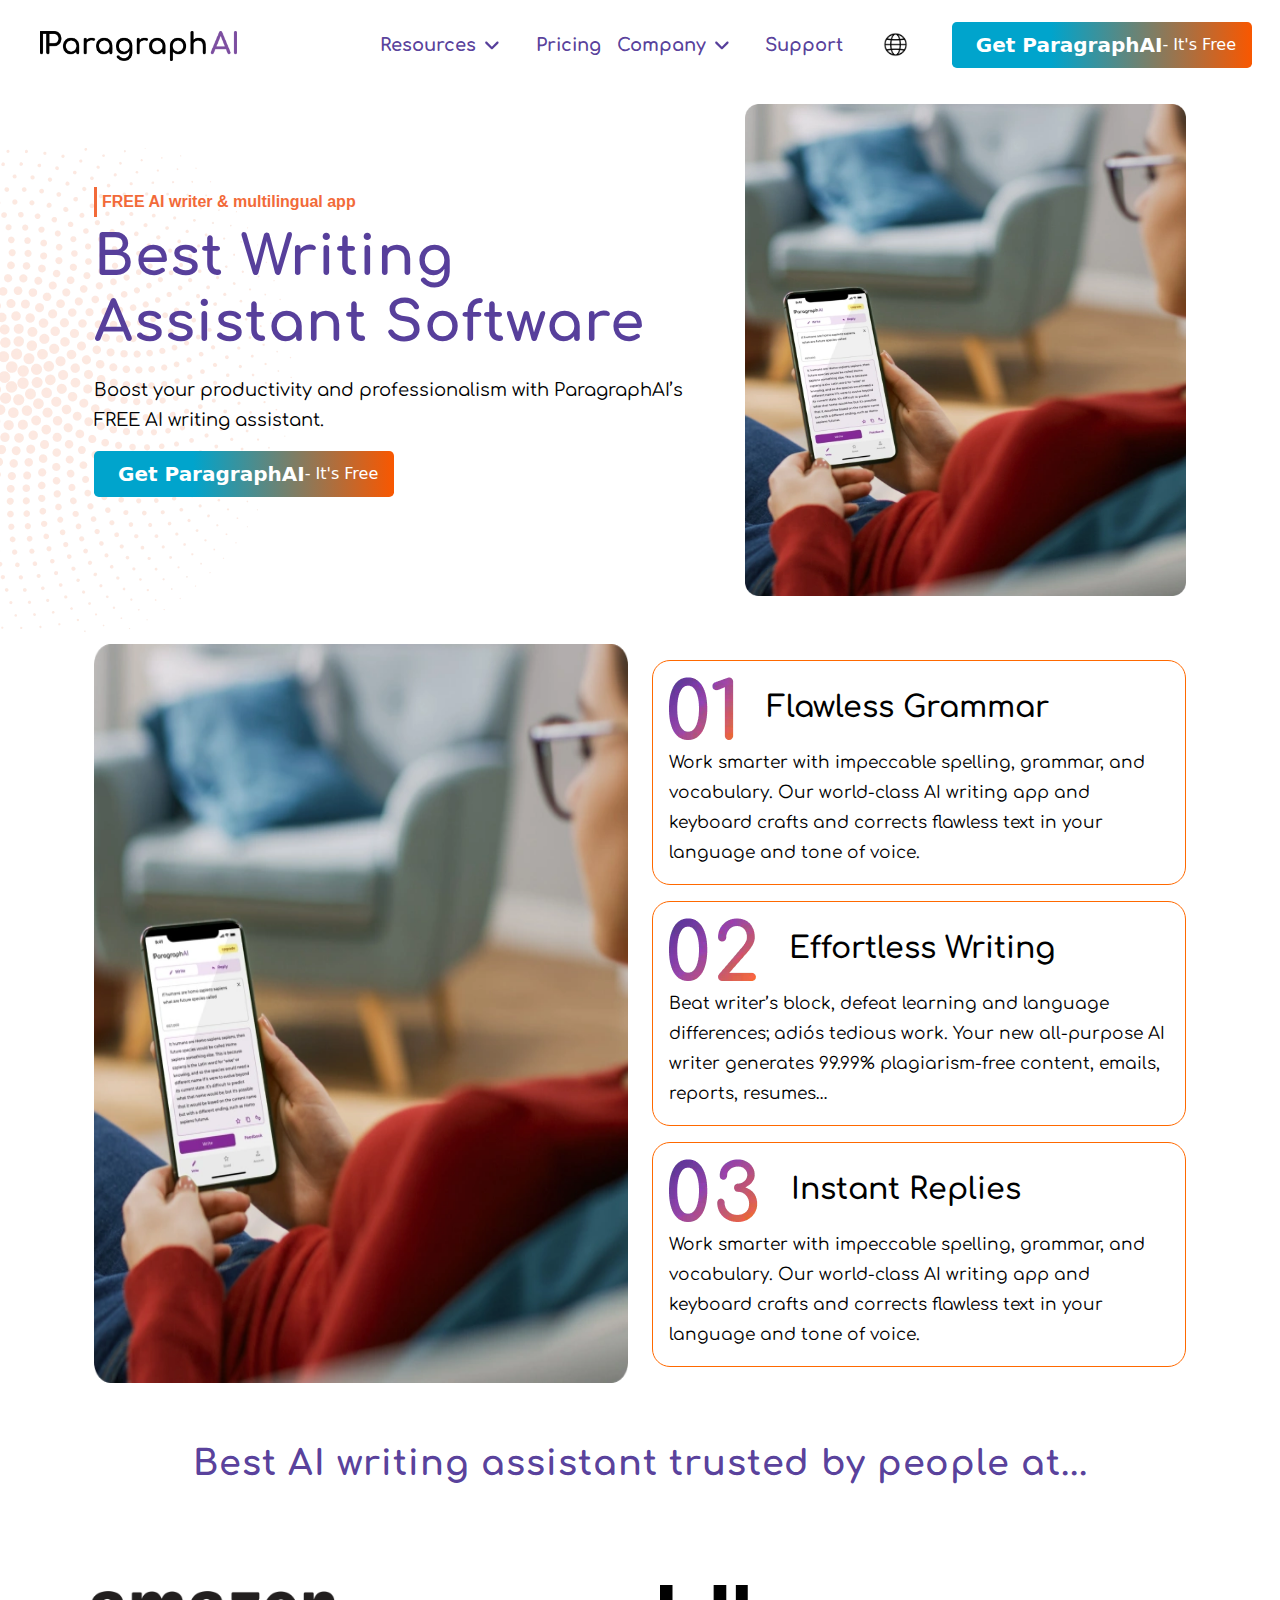
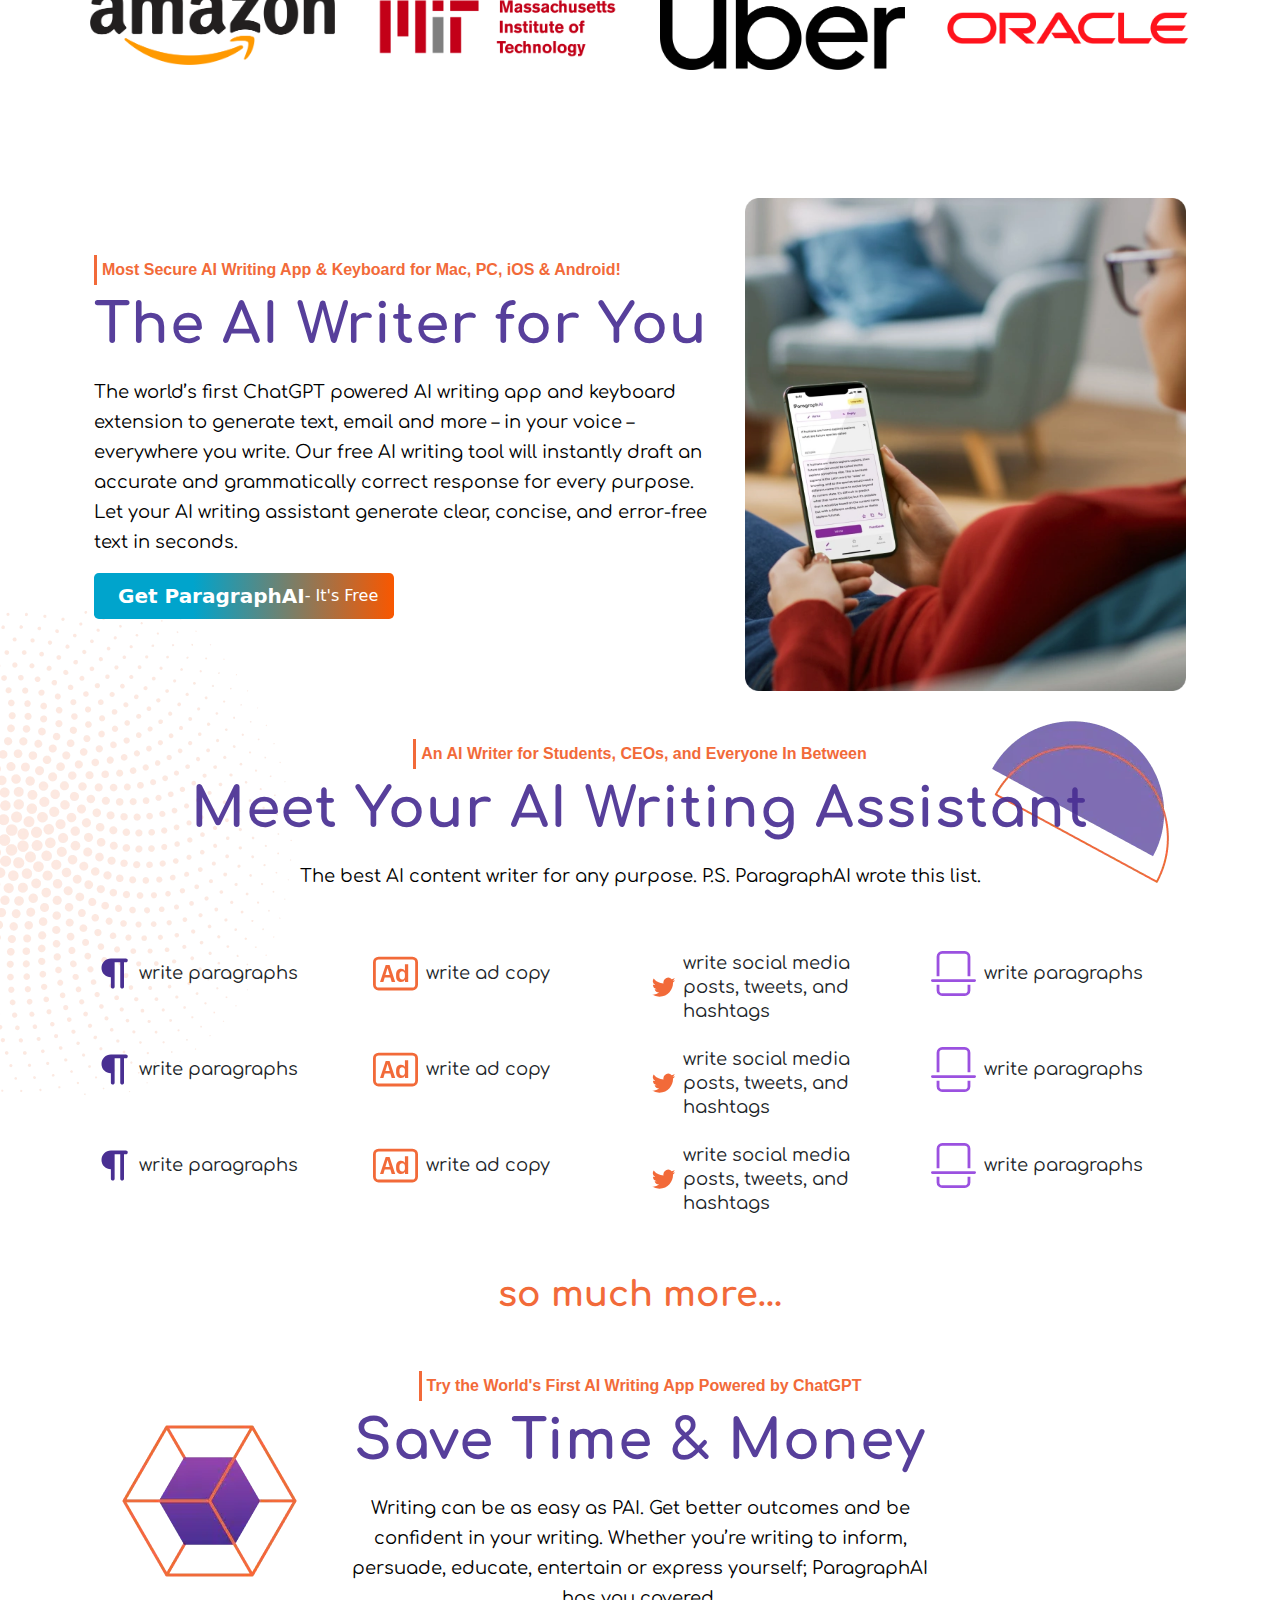
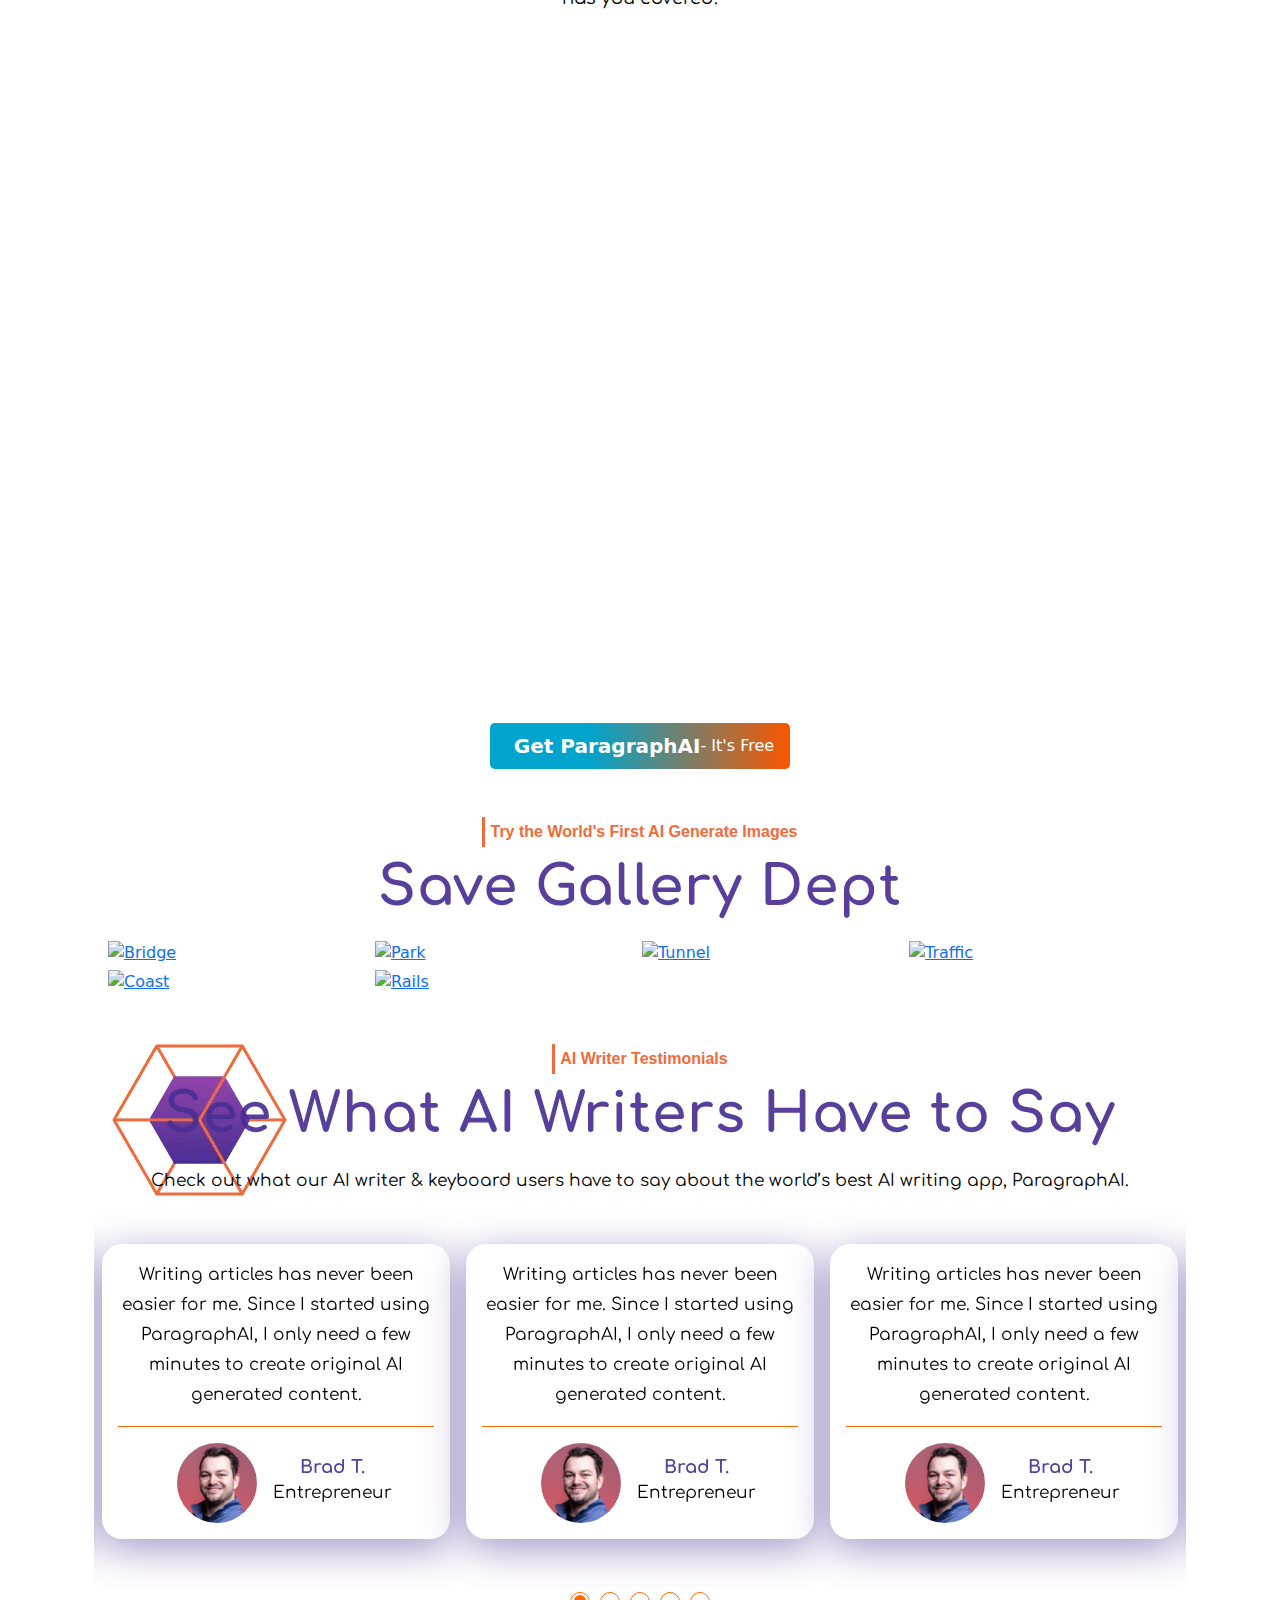
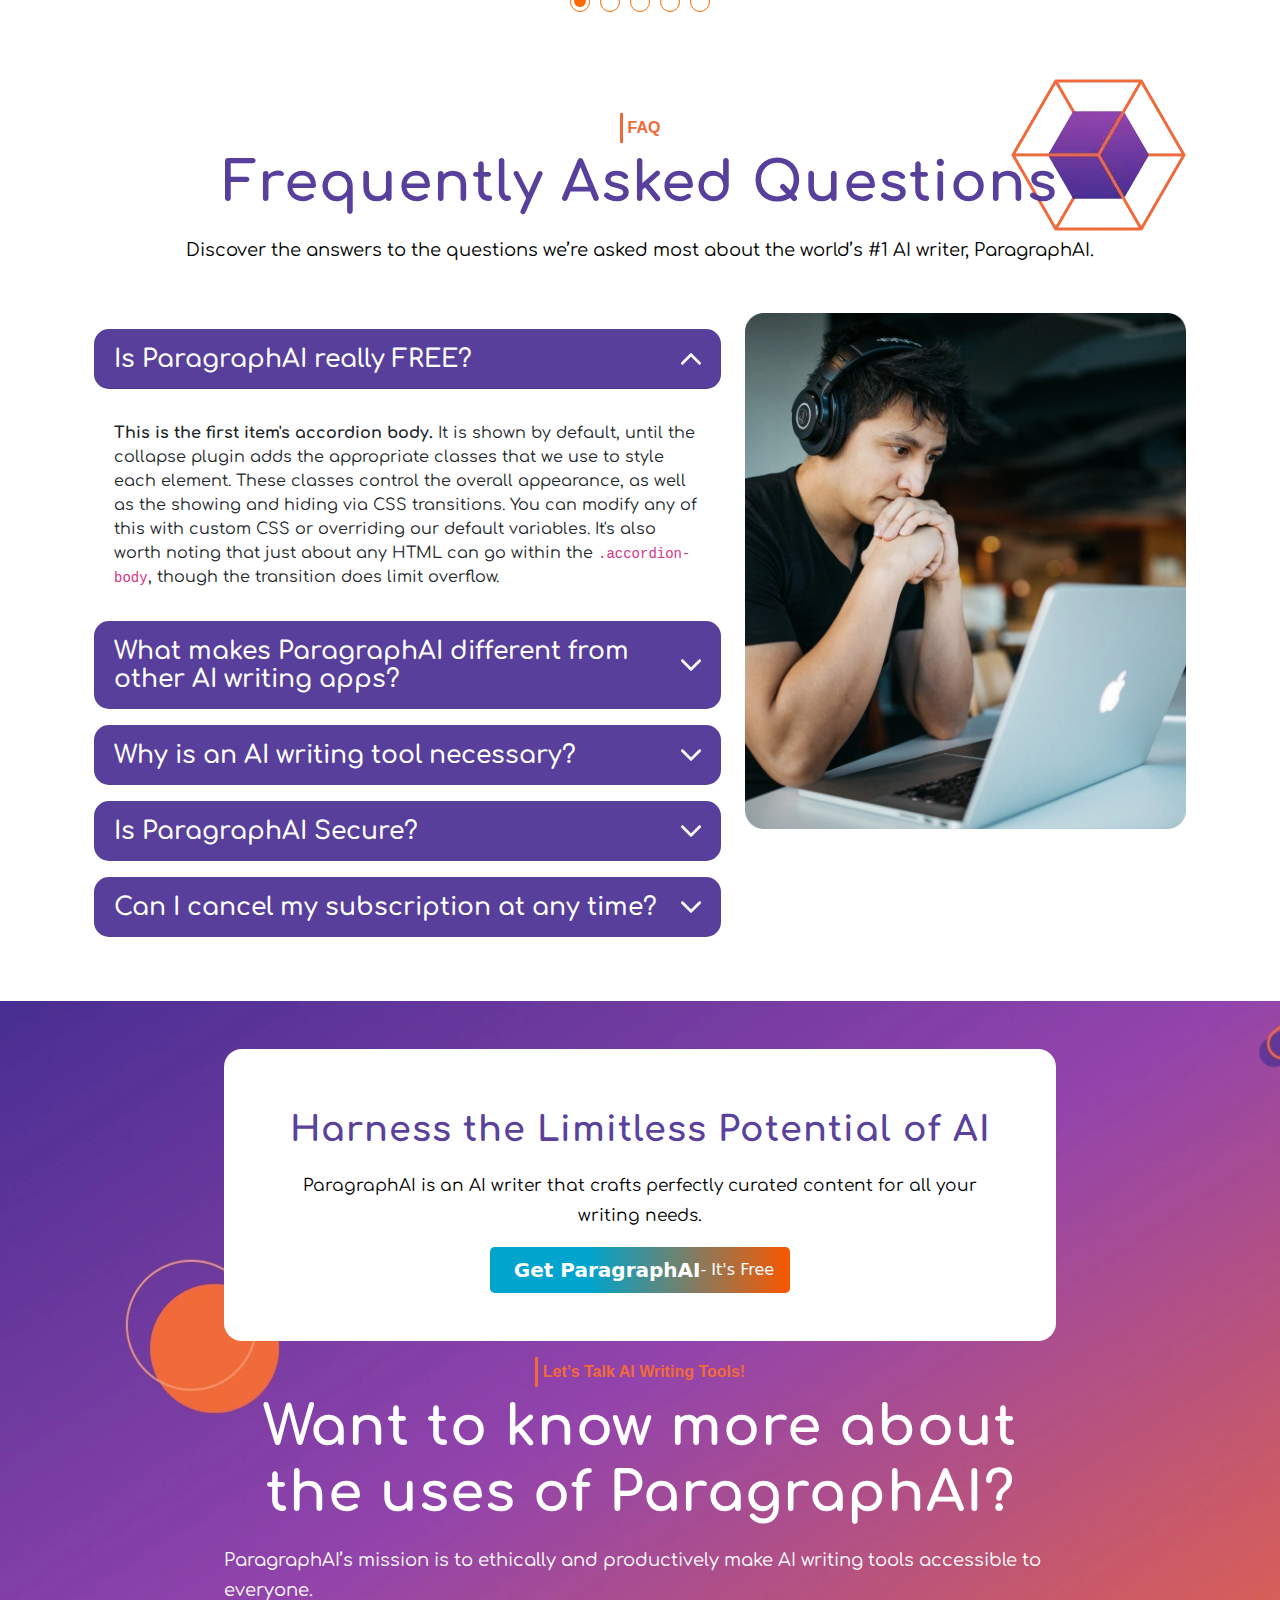
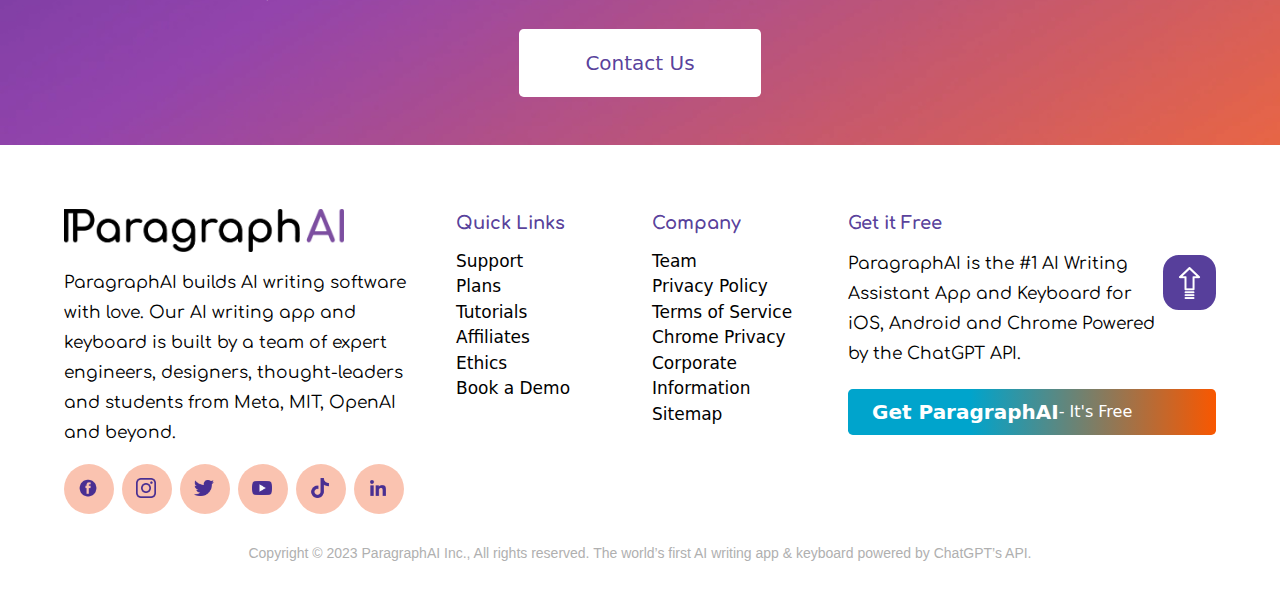
==== commit c12a3eb8: "pushed nav and footer" ====
--- a/index.html
+++ b/index.html
@@ -28,24 +28,25 @@
 <body>
     <nav class="navbar navbar-expand-xl navbar-light bsb-navbar bsb-navbar-hover bsb-navbar-caret fixed-top">
         <div class="container-fluid p-0">
-            <a class="navbar-brand" href="index.html">
-                <img src="assets/img/ParagraphAI-Logo-1-min.png" alt="Logo" class="img-fluid">
-            </a>
-            <div class="d-flex">
-                <div>
+            <div class="d-flex w-100">
+                <a class="navbar-brand" href="index.html">
+                    <img src="assets/img/ParagraphAI-Logo-1-min.png" alt="Logo" class="img-fluid">
+                </a>
+                <div class="d-flex ms-auto">
                     <button class="navbar-toggler" type="button" data-bs-toggle="collapse" data-bs-target="#navbarNav"
                         aria-controls="navbarNav" aria-expanded="false" aria-label="Toggle navigation">
                         <span class="navbar-toggler-icon"></span>
                     </button>
-                </div>
-                <div class="langugestwo">
-                    <a class="btn-link nav-link border-0" type="button" data-bs-toggle="modal"
-                        data-bs-target="#loginModal" data-bs-toggle="tooltip" data-bs-placement="bottom"
-                        title="Languages">
-                        <img id="languageIcon" src="assets/icon/internet.png" alt="internet" width="25" height="25">
-                    </a>
-                </div>
-            </div>
+                    <div class="langugestwo me-3">
+                        <a class="btn-link nav-link border-0" type="button" data-bs-toggle="modal"
+                            data-bs-target="#loginModal" data-bs-toggle="tooltip" data-bs-placement="bottom"
+                            title="Languages">
+                            <img id="languageIcon" src="assets/icon/internet.png" alt="internet" width="25" height="25">
+                        </a>
+                    </div>
+                </div>
+            </div>
+
             <div class="collapse navbar-collapse justify-content-end bg-white" id="navbarNav">
                 <ul class="navbar-nav px-3 py-2">
                     <li class="nav-item dropdown">
@@ -64,7 +65,7 @@
                         </ul>
                     </li>
                     <li class="nav-item">
-                        <a href="pricing.html" class="btn btn-link nav-link border-0" type="button">Pricing</a>
+                        <a href="pricing.html" class="btn-link nav-link border-0" type="button">Pricing</a>
                     </li>
                     <li class="nav-item dropdown">
                         <a class="nav-link dropdown-toggle custom-dropdown-toggle" href="#" id="companyDropdown"
@@ -81,25 +82,23 @@
                         </ul>
                     </li>
                     <li class="nav-item">
-                        <a href="pricing.html" class="btn btn-link nav-link border-0" type="button">Support</a>
+                        <a href="pricing.html" class="btn-link nav-link border-0" type="button">Support</a>
                     </li>
                 </ul>
-                <div class="langugesone">
-                    <a class="btn-link nav-link border-0" type="button" data-bs-toggle="modal"
-                        data-bs-target="#loginModal" data-bs-toggle="tooltip" data-bs-placement="bottom"
-                        title="Languages">
-                        <img id="languageIcon" src="assets/icon/internet.png" alt="internet" width="25" height="25">
-                    </a>
-                </div>
-                <ul class="Paragraphai_btn pe-5">
-                    <li class="nav-item btn-gradient mt-3 d-flex align-items-center justify-content-center">
-                        <button class="btn nav-link d-flex align-items-center ms-5" type="button"><i
-                                class="fa-brands fa-chrome fa-2x me-2" style="color: #ffffff;"></i>Get ParagraphAI
-                            <span> -
-                                It's
-                                Free</span></button>
-                    </li>
-                </ul>
+
+            </div>
+            <div class="langugesone">
+                <a class="btn-link nav-link border-0" type="button" data-bs-toggle="modal" data-bs-target="#loginModal"
+                    data-bs-toggle="tooltip" data-bs-placement="bottom" title="Languages">
+                    <img id="languageIcon" src="assets/icon/internet.png" alt="internet" width="25" height="25">
+                </a>
+            </div>
+            <div class="Paragraphai_btn w-100">
+                <div class=" nav-item btn-gradient d-flex align-items-center justify-content-center">
+                    <button type="button" class="btn nav-link fw-bold d-flex align-items-center btn-lg"><i
+                            class="fa-brands fa-chrome fa-2x me-2" style="color: #ffffff;"></i>Get
+                        ParagraphAI<span> - It's Free</span></button>
+                </div>
             </div>
         </div>
     </nav>
@@ -204,14 +203,11 @@
                         <h1>Best Writing Assistant Software</h1>
                         <p>Boost your productivity and professionalism with ParagraphAI’s FREE AI writing assistant.
                         </p>
-                        <ul class="px-0">
-                            <li class="nav-item btn-gradient mt-3">
-                                <button class="btn nav-link d-flex align-items-center" type="button">
-                                    <i class="fa-brands fa-chrome fa-2x me-2" style="color: #ffffff;"></i>Get
-                                    ParagraphAI <span> - It's Free</span>
-                                </button>
-                            </li>
-                        </ul>
+                        <div class="nav-item btn-gradient my-3 align-items-center">
+                            <button type="button" class="btn nav-link fw-bold d-flex align-items-center btn-lg"><i
+                                    class="fa-brands fa-chrome fa-2x me-2" style="color: #ffffff;"></i>Get
+                                ParagraphAI<span> - It's Free</span></button>
+                        </div>
                     </div>
                 </div>
                 <div class="col-md-5 col-lg-5 col-12 mx-auto">
@@ -262,7 +258,7 @@
         <div class="slick_heading text-center">
             <h2>Best AI writing assistant trusted by people at...</h2>
         </div>
-        <div class="slider_images">
+        <div class="slider_images overflow-x-hidden">
             <img src="assets/img/slick_imags/Amazon_logo.png" alt="Amazon_logo" class="img-fluid">
             <img src="assets/img/slick_imags/MIT-Logo.png" alt="MIT-Logo" class="img-fluid">
             <img src="assets/img/slick_imags/Uber_logo.png" alt="Uber_logo" class="img-fluid">
@@ -289,14 +285,11 @@
                             instantly draft an accurate and grammatically correct response for every purpose. Let your
                             AI writing assistant generate clear, concise, and error-free text in seconds.
                         </p>
-                        <ul class="px-0">
-                            <li class="nav-item btn-gradient mt-3">
-                                <button class="btn nav-link d-flex align-items-center" type="button">
-                                    <i class="fa-brands fa-chrome fa-2x me-2" style="color: #ffffff;"></i>Get
-                                    ParagraphAI <span> - It's Free</span>
-                                </button>
-                            </li>
-                        </ul>
+                        <div class="nav-item btn-gradient my-3 align-items-center">
+                            <button type="button" class="btn nav-link fw-bold d-flex align-items-center btn-lg"><i
+                                    class="fa-brands fa-chrome fa-2x me-2" style="color: #ffffff;"></i>Get
+                                ParagraphAI<span> - It's Free</span></button>
+                        </div>
                     </div>
                 </div>
                 <div class="col-md-5 col-lg-5 col-12 mx-auto">
@@ -509,15 +502,10 @@
                 allow="accelerometer; autoplay; clipboard-write; encrypted-media; gyroscope; picture-in-picture; web-share"
                 allowfullscreen></iframe>
         </div>
-        <div style="text-align: -webkit-center;">
-            <ul class="px-0">
-                <li class="nav-item btn-gradient justify-content-center">
-                    <button class="btn nav-link d-flex align-items-center" type="button">
-                        <i class="fa-brands fa-chrome fa-2x me-2" style="color: #ffffff;"></i>Get ParagraphAI <span> -
-                            It's Free</span>
-                    </button>
-                </li>
-            </ul>
+        <div class=" nav-item btn-gradient d-flex align-items-center justify-content-center">
+            <button type="button" class="btn nav-link fw-bold d-flex align-items-center btn-lg"><i
+                    class="fa-brands fa-chrome fa-2x me-2" style="color: #ffffff;"></i>Get
+                ParagraphAI<span> - It's Free</span></button>
         </div>
     </section>
     <section class="container">
@@ -858,14 +846,11 @@
                 <h2>Harness the Limitless Potential of AI</h2>
                 <p>ParagraphAI is an AI writer that crafts perfectly curated content for all your writing needs.
                 </p>
-                <ul class="px-0" style="text-align: -webkit-center;">
-                    <li class="nav-item btn-gradient mt-3">
-                        <button class="btn nav-link d-flex align-items-center" type="button">
-                            <i class="fa-brands fa-chrome fa-2x me-2" style="color: #ffffff;"></i>Get ParagraphAI <span>
-                                - It's Free</span>
-                        </button>
-                    </li>
-                </ul>
+                <div class=" nav-item btn-gradient mt-3 d-flex align-items-center justify-content-center">
+                    <button type="button" class="btn nav-link fw-bold d-flex align-items-center btn-lg"><i
+                            class="fa-brands fa-chrome fa-2x me-2" style="color: #ffffff;"></i>Get
+                        ParagraphAI<span> - It's Free</span></button>
+                </div>
             </div>
             <div class="limitless_content pt-3 d-flex flex-column align-items-center justify-content-center">
                 <h2>Let’s Talk AI Writing Tools!</h2>
@@ -880,7 +865,7 @@
             </div>
     </section>
     <footer class="py-5">
-        <div class="container-fluid px-5">
+        <div class="container-fluid">
             <div class="footer_content">
                 <div class="row">
                     <div class="col-md-6 col-lg-4 col-12">
@@ -911,7 +896,7 @@
                             </div>
                         </div>
                     </div>
-                    <div class="col-md-3 col-lg-2 col-12 py-1">
+                    <div class="col-md-3 col-lg-2 col-6 py-1">
                         <h5 class="my-3">Quick Links</h5>
                         <ul>
                             <li><a href="#">Support</a></li>
@@ -923,7 +908,7 @@
                             <li><a href="#">Book a Demo</a></li>
                         </ul>
                     </div>
-                    <div class="col-md-3 col-lg-2 col-12 py-1">
+                    <div class="col-md-3 col-lg-2 col-6 py-1">
                         <h5 class="my-3">Company</h5>
                         <ul>
                             <li><a href="#">Team</a></li>
@@ -935,21 +920,13 @@
                         </ul>
                     </div>
                     <div class="col-md-12 col-lg-4 col-12">
-                        <div class="d-flex  py-1 align-items-center">
+                        <div class="d-flex py-1 align-items-center">
                             <div>
                                 <h5 class="my-3">Get it Free</h5>
                                 <p>ParagraphAI is the #1 AI Writing Assistant App and Keyboard for iOS, Android
                                     and
                                     Chrome
                                     Powered by the ChatGPT API.</p>
-                                <ul class="px-0 pb-4">
-                                    <li class="nav-item btn-gradient justify-content-center">
-                                        <button class="btn nav-link d-flex align-items-center my-4" type="button">
-                                            <i class="fa-brands fa-chrome fa-2x me-2" style="color: #ffffff;"></i>Get
-                                            ParagraphAI <span> - It's Free</span>
-                                        </button>
-                                    </li>
-                                </ul>
                             </div>
 
                             <!-- top Scroll button  -->
@@ -957,6 +934,13 @@
                                 <img src="assets/icon/up-arrow.png" alt="arrow" class="img-fluid">
                             </div>
                         </div>
+                        <div class=" nav-item btn-gradient mt-3 d-grid align-items-center">
+                            <button type="button" class="btn nav-link fw-bold d-flex align-items-center btn-lg"><i
+                                    class="fa-brands fa-chrome fa-2x me-2" style="color: #ffffff;"></i>Get
+                                ParagraphAI<span> - It's Free</span></button>
+                        </div>
+
+
                         <div class="social_icon_bottom">
                             <div class=" d-flex justify-content-center my-3">
                                 <a href="#"> <img src="assets/icon/facebook.png" alt="facebook" width="20" height="20">
--- a/assets/css/style.css
+++ b/assets/css/style.css
@@ -12,6 +12,7 @@
     -webkit-font-smoothing: antialiased;
     -moz-osx-font-smoothing: grayscale;
     box-sizing: border-box;
+    overflow-x: hidden;
     --color--black: #000000;
     --color--cyan-bluish-gray: #abb8c3;
     --color--white: #ffffff;
@@ -109,7 +110,7 @@
 }
 
 .navbar-brand img {
-    width: 200px;
+    width: 100% !important;
     height: 30px;
 }
 
@@ -151,21 +152,14 @@
     display: block;
 }
 
-.langugestwo {
+.langugestwo a {
     display: none;
 }
 
-.langugestwo {
-    padding-right: 40px;
-}
-
 .btn-gradient button {
-    border-radius: 8px;
     background-image: var(--color--btn--linear-gradient);
     color: var(--color--white) !important;
-    padding: 14px 40px;
     border: transparent;
-    font-weight: 700;
 }
 
 .btn-gradient span {
@@ -672,6 +666,15 @@
     background-size: contain;
 }
 
+.blog_card,
+.footer_content {
+    padding: 0 40px;
+}
+
+.blog_col {
+    height: 50vh;
+}
+
 .blog_content h1 {
     color: var(--color-100efa4);
     font-family: "Comfortaa", Sans-serif;
@@ -684,8 +687,6 @@
 
 .blog_content h3 {
     color: #7A7A7A;
-    /* font-family: "Open Sans", Sans-serif; */
-    /* font-weight: inherit; */
     width: 80%;
     font-weight: 300;
     font-size: 30px;
@@ -892,17 +893,19 @@
 }
 
 .education_bg p a,
-.Partner_content p a {
-    color: #7A7A7A;
+.Partner_content p a,
+.education_content p a {
+    color: #7A7A7A !important;
     font-family: "Open Sans", Sans-serif;
     font-weight: 200;
     font-size: 20px;
     text-decoration: none;
 }
 
-.education_bg p a,
-.Partner_content p a:hover {
-    color: #F26A39;
+.education_bg p a:hover,
+.Partner_content p a:hover,
+.education_content p a:hover {
+    color: #F26A39 !important;
 }
 
 .education_content h2 {
@@ -924,6 +927,10 @@
     color: #7A7A7A;
 }
 
+.education_content ul {
+    padding-left: 48px !important;
+}
+
 .education_content ul li {
     list-style: circle !important;
 }
@@ -933,6 +940,7 @@
     border-radius: 10px;
     color: var(--color--white);
     background: var(--color--btn--linear-gradient) !important;
+    padding: 15px 30px !important;
 }
 
 
@@ -1105,12 +1113,8 @@
         display: none;
     }
 
-    .langugestwo {
+    .langugestwo a {
         display: block;
-    }
-
-    .langugestwo {
-        padding-right: 20px;
     }
 
 }
@@ -1185,7 +1189,7 @@
     }
 
     .Limitless_content {
-        padding: 5px 20px 5px 20px !important;
+        padding: 5px 0px !important;
     }
 
     .potential_ai {
@@ -1239,4 +1243,44 @@
     .social_icon_bottom {
         display: block !important;
     }
+
+    .blog_content h1 {
+        font-size: 36px;
+        line-height: 45px;
+        margin-bottom: 10px;
+    }
+
+    .blog_content h3 {
+        width: 100%;
+        font-size: 23px;
+    }
+
+    .blog_card,
+    .footer_content {
+        padding: 0;
+    }
+
+    .blog_col {
+        height: auto;
+    }
+
+    .education_content ul {
+        padding-left: 12px !important;
+    }
+
+    .price_card_btn button {
+        padding: 10px 25px !important;
+    }
+
+    .Partner_img img {
+        border-radius: 20px 0 20px 0;
+    }
+
+    .Partner_content h1 {
+        color: var(--color-100efa4);
+        font-family: "Comfortaa", Sans-serif;
+        font-size: 30px;
+        font-weight: 700;
+        letter-spacing: 1px;
+    }
 }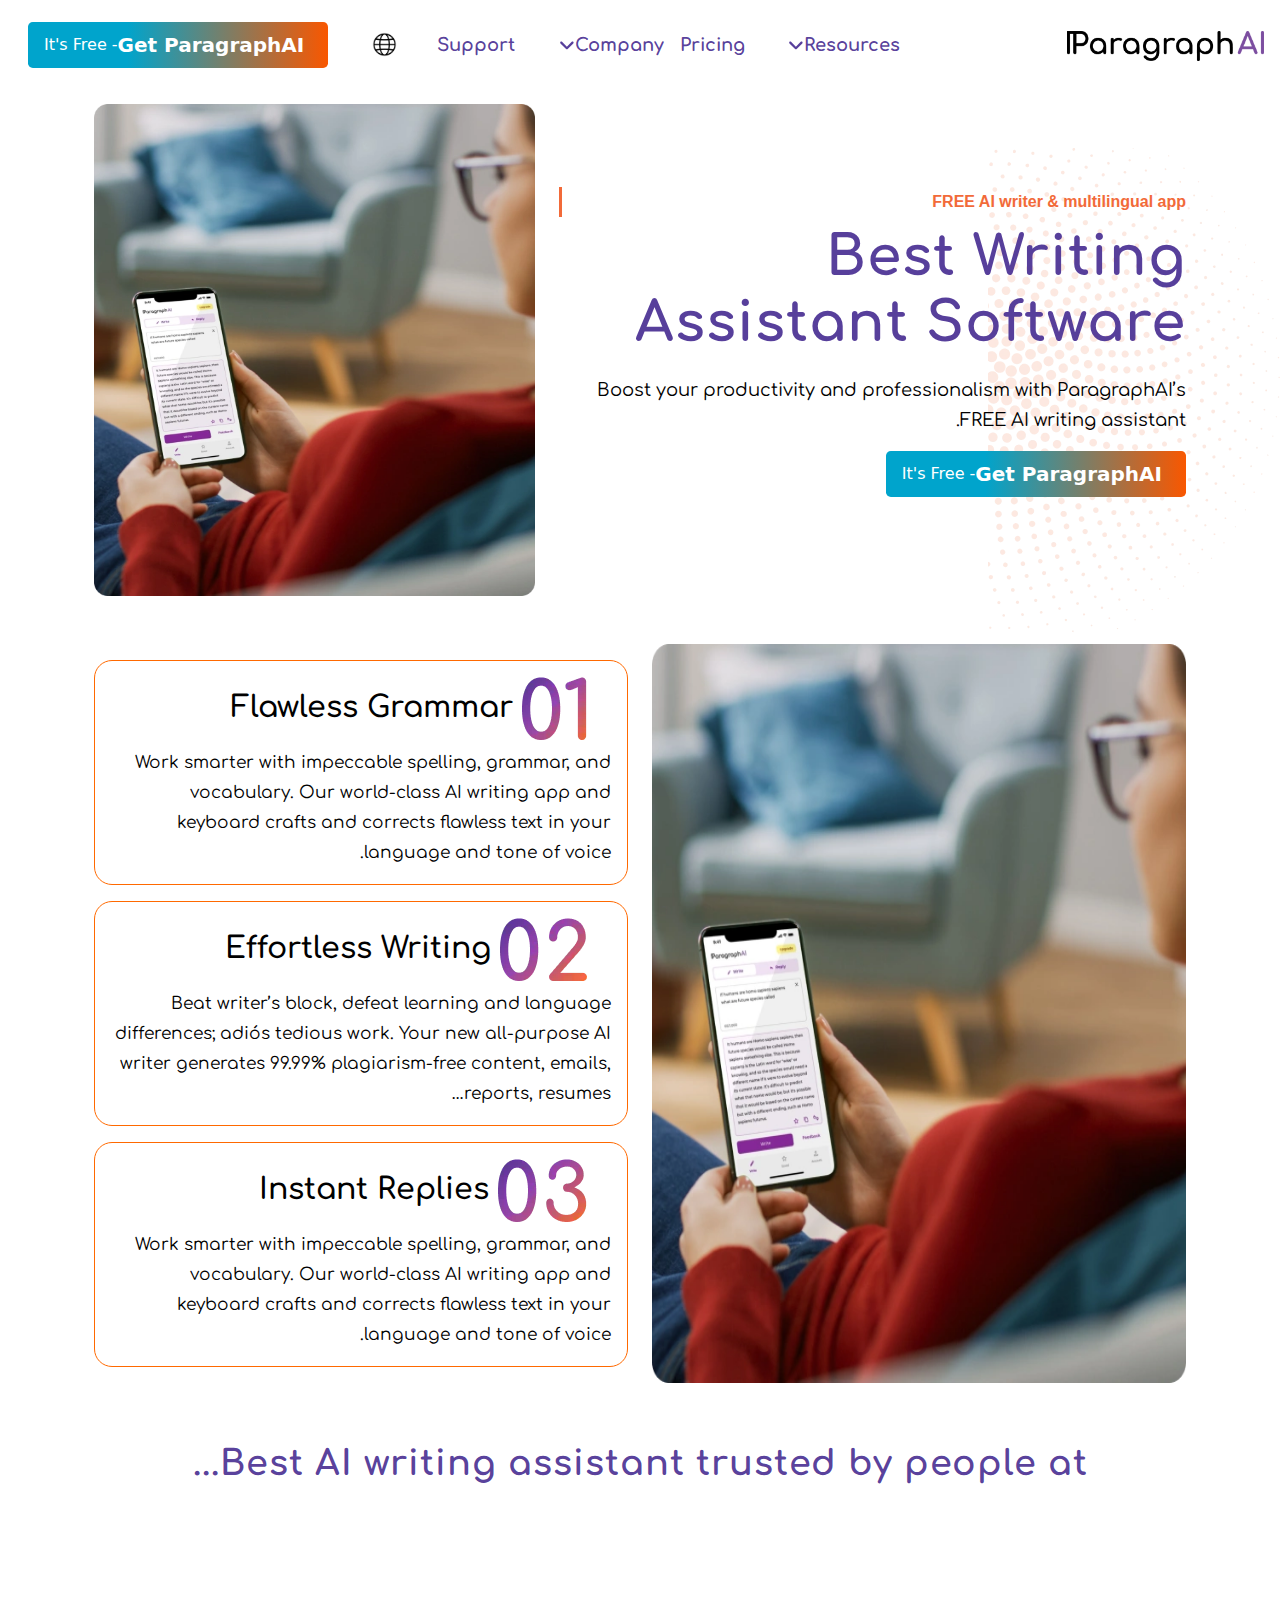
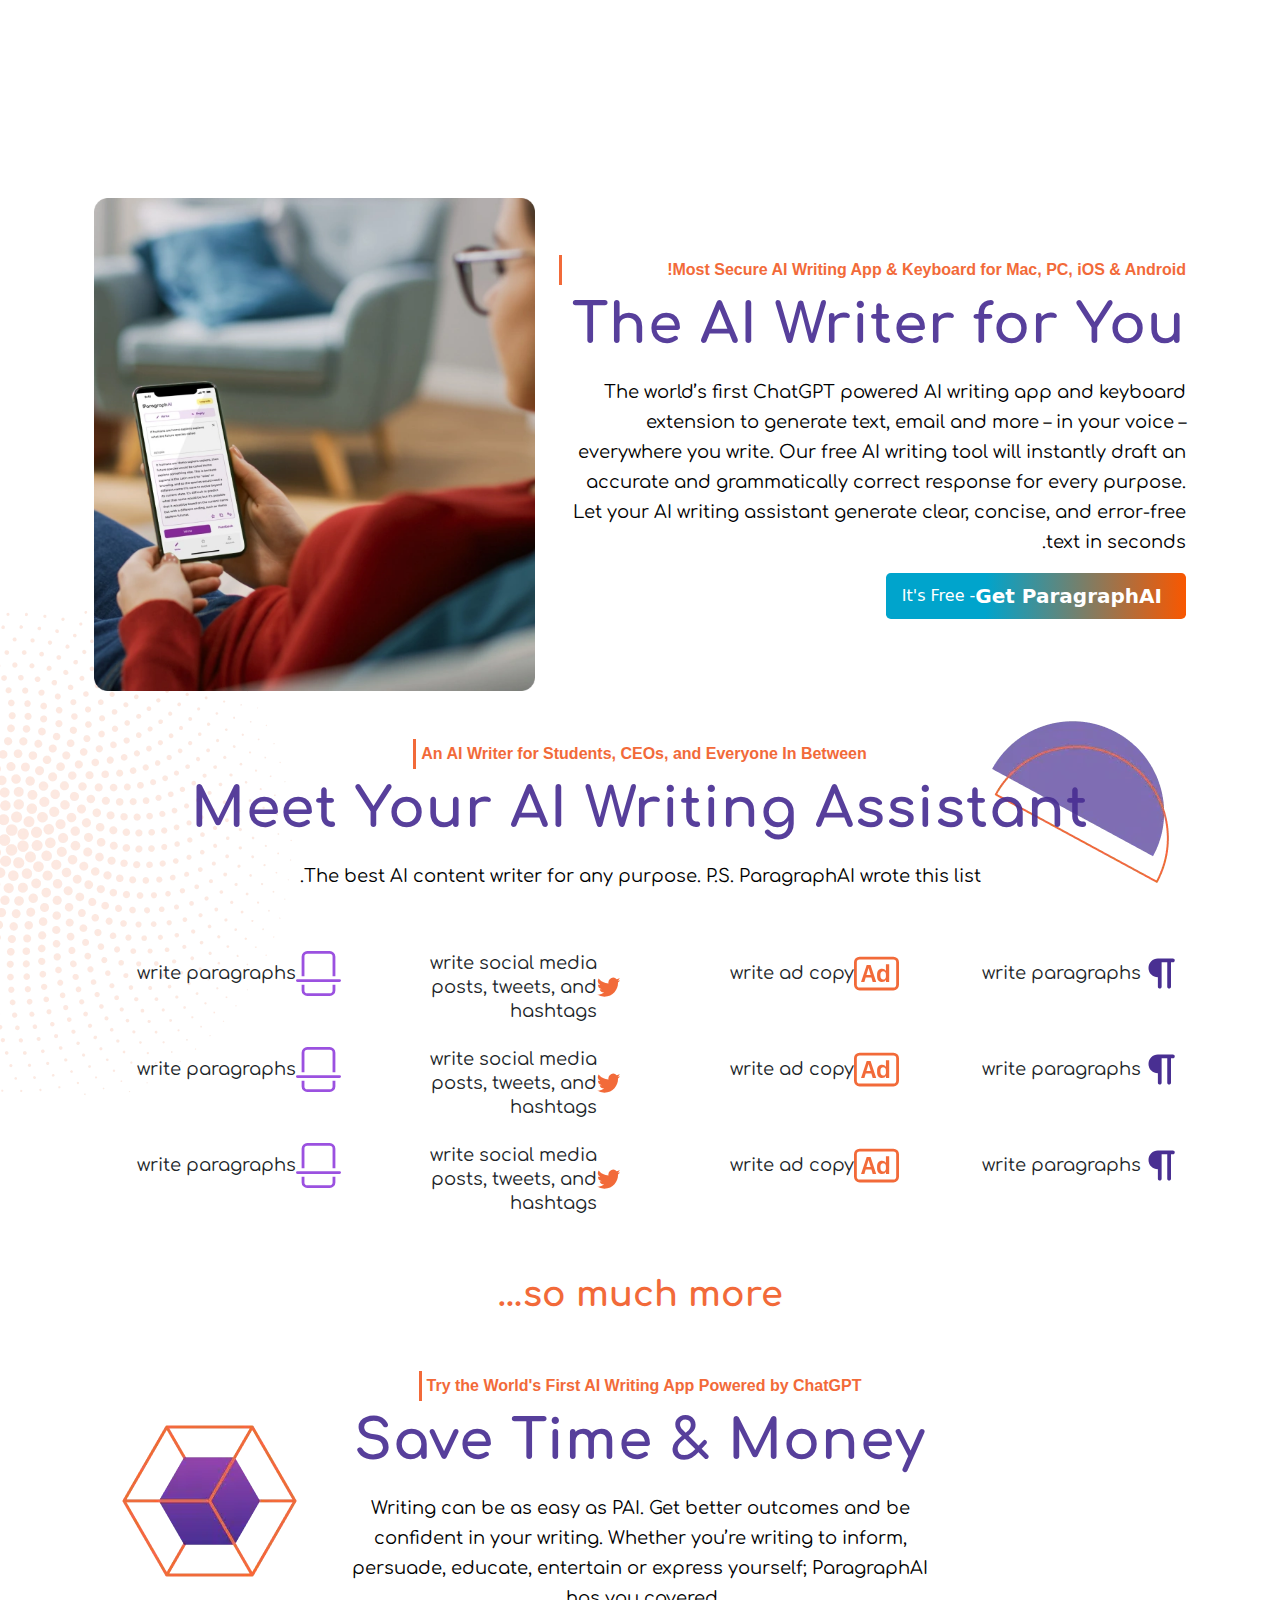
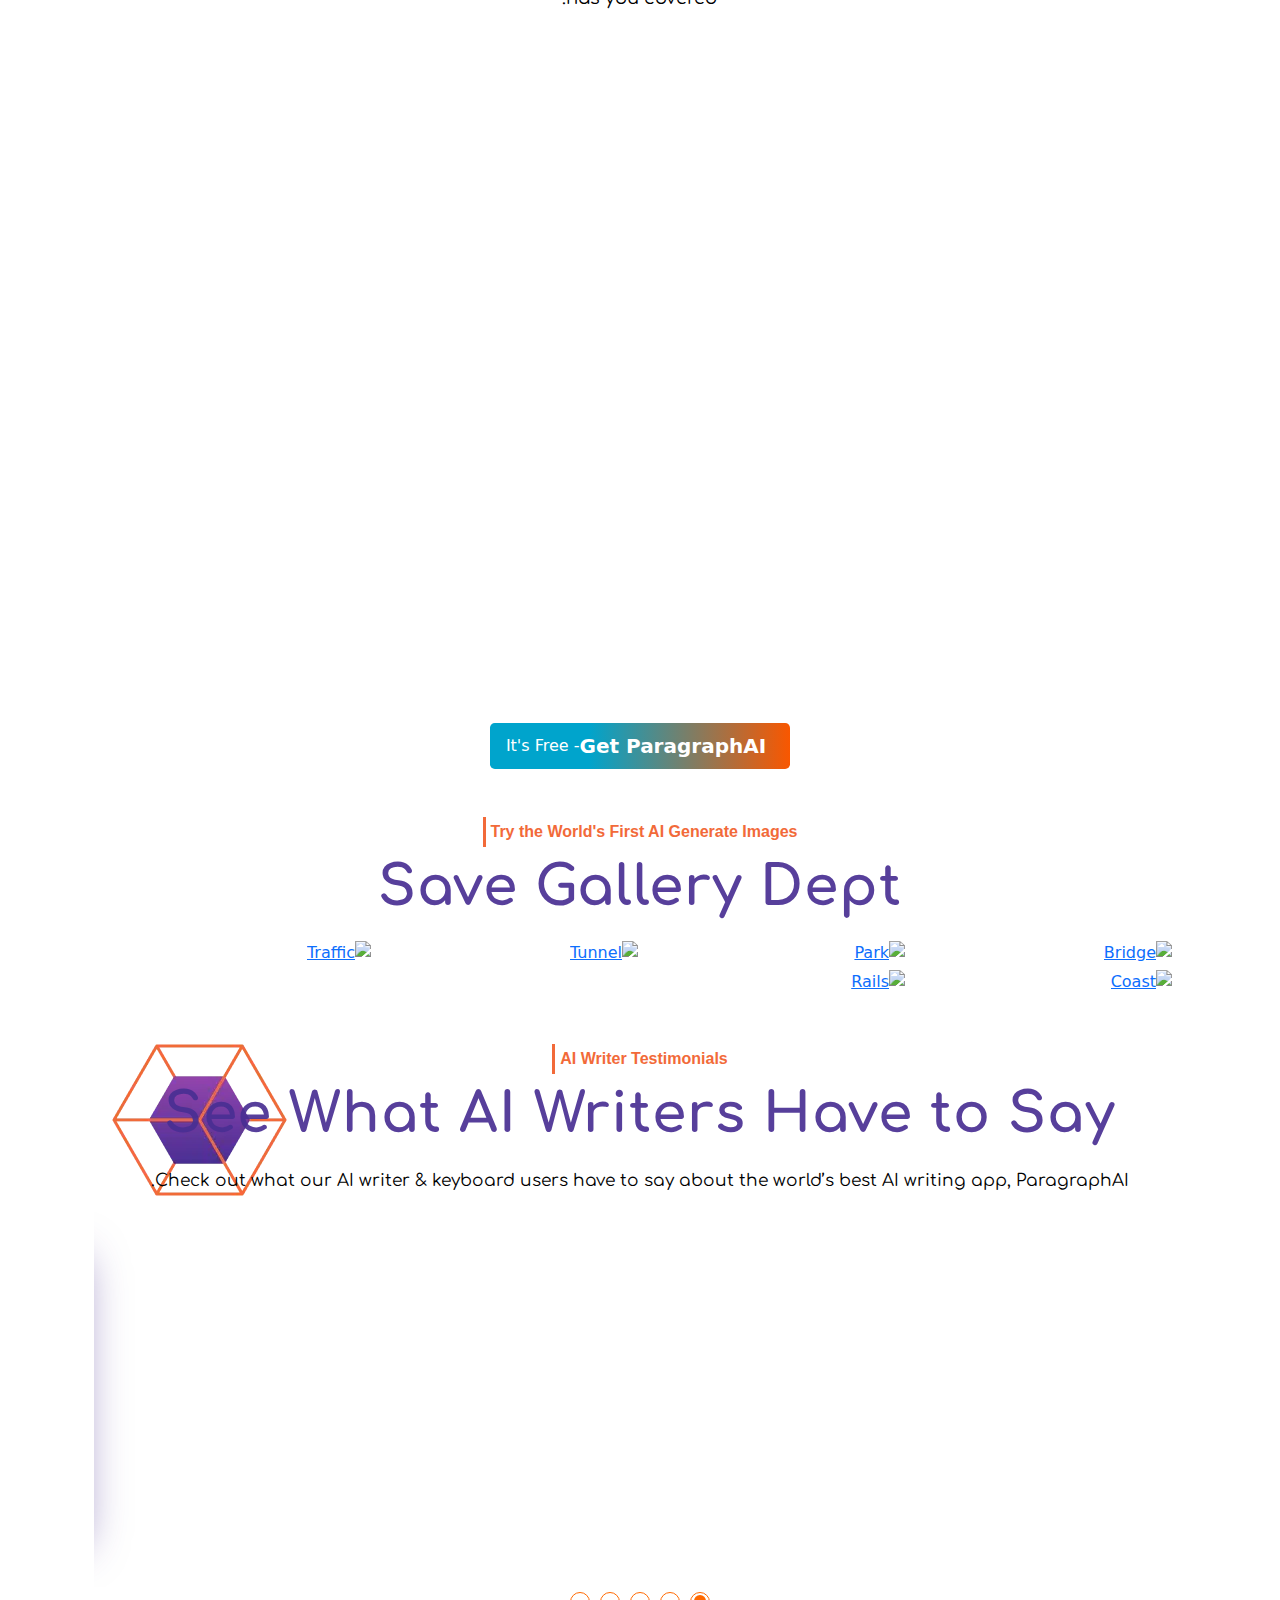
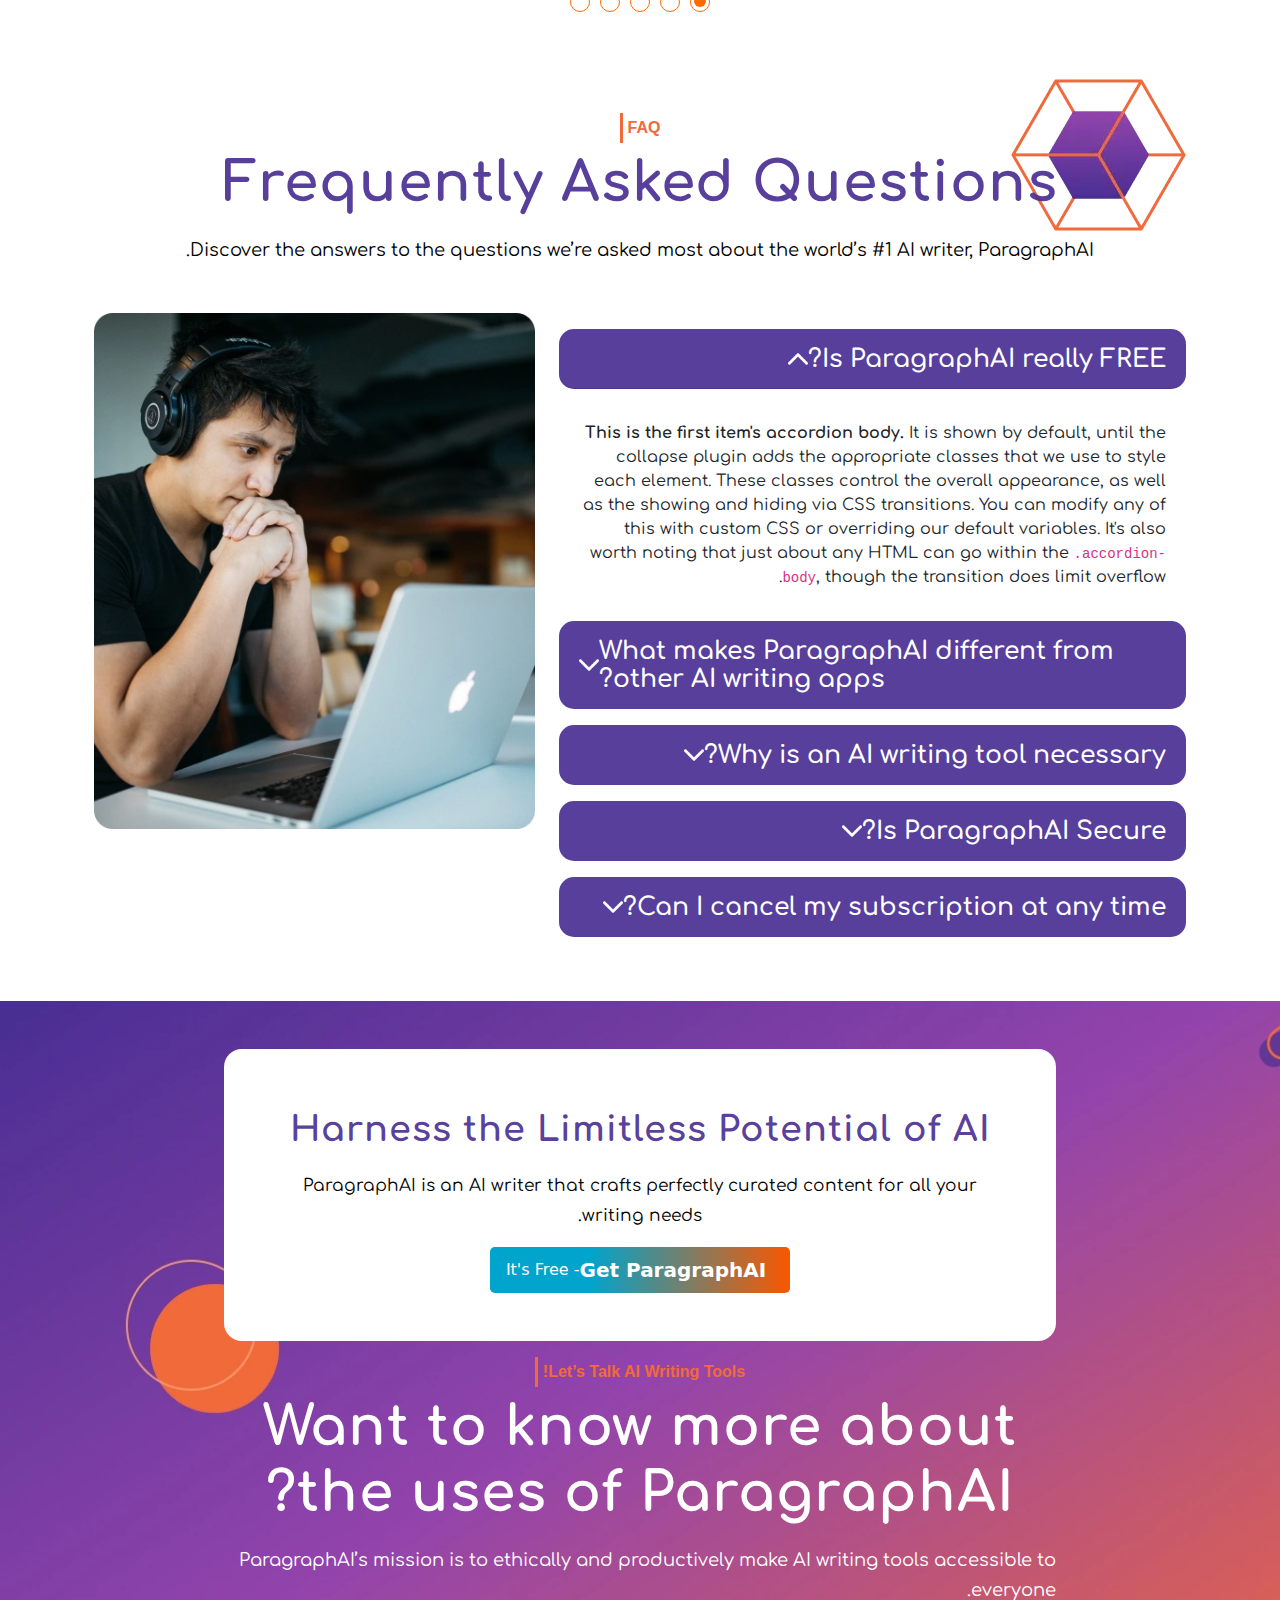
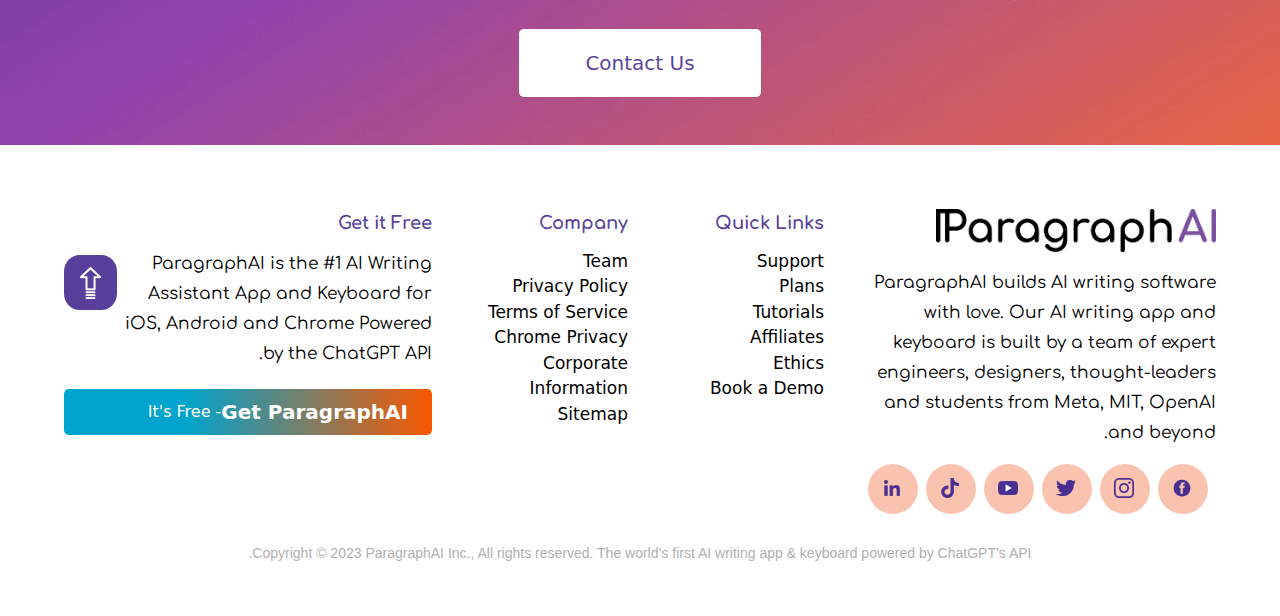
==== commit ac93da04: "code pushed" ====
--- a/index.html
+++ b/index.html
@@ -5,7 +5,9 @@
     <meta charset="utf-8">
     <meta name="viewport" content="width=device-width, initial-scale=1">
     <!-- CSS  -->
-    <link rel="stylesheet" href="assets/css/style.css">
+    <!-- <link rel="stylesheet" href="assets/css/style.css"> -->
+    <!-- CSS RTL  -->
+    <link rel="stylesheet" href="assets/css/stylertl.css">
     <!-- slick  -->
     <link rel="stylesheet" href="assets/slick/slick.css">
     <link rel="stylesheet" href="assets/slick/slick-theme.css">
@@ -58,7 +60,8 @@
                                     d="M201.4 342.6c12.5 12.5 32.8 12.5 45.3 0l160-160c12.5-12.5 12.5-32.8 0-45.3s-32.8-12.5-45.3 0L224 274.7 86.6 137.4c-12.5-12.5-32.8-12.5-45.3 0s-12.5 32.8 0 45.3l160 160z" />
                             </svg>
                         </a>
-                        <ul class="dropdown-menu border-0 bsb-zoomIn" aria-labelledby="resourcesDropdown">
+                        <ul class="dropdown-menu border-0 bsb-zoomIn dropdown_arbic"
+                            aria-labelledby="resourcesDropdown">
                             <li><a class="dropdown-item my-2" href="blog.html">Blog</a></li>
                             <li><a class="dropdown-item my-2" href="blog-details.html">Blog Details</a></li>
                             <li><a class="dropdown-item my-2" href="affiliates.html">Affiliates</a></li>
--- a/assets/css/stylertl.css
+++ b/assets/css/stylertl.css
@@ -0,0 +1,1293 @@
+@import url('https://fonts.googleapis.com/css2?family=Comfortaa:wght@300;400;500;600;700&display=swap');
+
+body {
+    margin: 0;
+    padding: 0;
+    font-family: 'Comfortaa', sans-serif;
+    font-size: 1rem;
+    font-weight: 400;
+    line-height: 1.5;
+    color: #333;
+    background-color: #fff;
+    -webkit-font-smoothing: antialiased;
+    -moz-osx-font-smoothing: grayscale;
+    box-sizing: border-box;
+    overflow-x: hidden;
+    direction: rtl;
+    --color--black: #000000;
+    --color--cyan-bluish-gray: #abb8c3;
+    --color--white: #ffffff;
+    --e-global-color-308e809: #0C0C1AC9;
+    --color--pale-pink: #f78da7;
+    --color--vivid-red: #cf2e2e;
+    --color--luminous-vivid-orange: #ff6900;
+    --color-vivid-orange: #F26A39;
+    --color--vivid-purple: #9b51e0;
+    --color-100efa4: #492F92EB;
+    --color-308e809: #0C0C1AC9;
+    --color--btn--linear-gradient: linear-gradient(90deg, #00A4CCFF 33%, #F95700FF 100%);
+    --font-size--small: 14px;
+    --font-size--medium: 25px;
+    --font-size--large: 25px;
+    --font-size--x-large: 42px;
+}
+
+ul {
+    padding: 0 !important;
+}
+
+ul li {
+    list-style: none;
+}
+
+p {
+    color: var(--color--black);
+    font-family: "Comfortaa", Sans-serif;
+    font-size: 17px;
+    font-weight: 400;
+    line-height: 30px;
+    margin-bottom: 0 !important;
+}
+
+
+.scroll-to-top {
+    background-color: var(--color-100efa4);
+    color: #ffffff;
+    border-radius: 30%;
+    width: 130px;
+    height: 55px;
+    padding: 10px 10px;
+    justify-content: center;
+    align-items: center;
+    cursor: pointer;
+}
+
+.scroll-to-top {
+    display: flex;
+    justify-content: center;
+    align-items: center;
+    margin: 16px 0;
+}
+
+.fixed-top {
+    position: fixed;
+    top: 0;
+    width: 100%;
+    z-index: 100;
+}
+
+.navbar {
+    background-color: var(--color--white) !important;
+}
+
+.custom-dropdown-menu {
+    top: 10px;
+    left: 160px;
+    right: 0;
+    min-width: 200px;
+    color: var(--e-global-color-308e809) !important;
+}
+
+.dropdown-menu li a {
+    color: var(--e-global-color-308e809) !important;
+    background-color: transparent !important;
+}
+
+.dropdown-menu li a:hover {
+    color: var(--color-vivid-orange) !important;
+}
+
+/* Custom CSS styles */
+.navbar {
+    height: 90px !important;
+}
+
+.navbar-nav {
+    align-items: flex-start !important;
+}
+
+.navbar-nav .nav-link:hover {
+    border-color: var(--color-vivid-orange) !important;
+}
+
+.navbar-brand img {
+    width: 100% !important;
+    height: 30px;
+}
+
+.navbar-brand {
+    padding-left: 40px;
+}
+
+.navbar {
+    background: var(--color--white);
+}
+
+.nav-item a {
+    font-size: 18px;
+    font-weight: 900;
+    font-family: 'Comfortaa', sans-serif;
+    color: var(--color-100efa4) !important;
+    line-height: 20px;
+}
+
+.nav-link:hover,
+.btn:hover {
+    color: var(--color--luminous-vivid-orange) !important;
+}
+
+.custom-dropdown-toggle svg {
+    fill: var(--color-100efa4);
+}
+
+.custom-dropdown-toggle:hover svg {
+    fill: var(--color--luminous-vivid-orange);
+}
+
+.dropdown-toggle::after {
+    border-top: none !important;
+}
+
+.langugesone,
+.Paragraphai_btn {
+    display: block;
+}
+
+.langugestwo a {
+    display: none;
+}
+
+.btn-gradient button {
+    background-image: var(--color--btn--linear-gradient);
+    color: var(--color--white) !important;
+    border: transparent;
+}
+
+.btn-gradient span {
+    font-size: 16px;
+    font-weight: 400;
+}
+
+.btn-gradient button:hover {
+    color: var(--color--white) !important;
+}
+
+.navbar-toggler {
+    background-color: var(--color--vivid-purple) !important;
+    border: transparent !important;
+
+}
+
+/* Modal Styling */
+.modal_btn button:hover {
+    background-color: #f3f6fd;
+    color: var(--color--black) !important;
+    border: 1px solid transparent !important;
+}
+
+.col_image img {
+    width: 100%;
+    height: 100%;
+}
+
+.content_bg {
+    background-image: url('../img/Background-2.jpg');
+    background-repeat: no-repeat;
+    background-position: 100% 80%;
+    width: 100%;
+    height: 100%;
+}
+
+.content h2,
+.Write_Assist h2,
+.time_money h2,
+.gallery h2,
+.Testimonials h2,
+.faq_content h2,
+.limitless_content h2 {
+    color: var(--color-vivid-orange);
+    font-family: "Open Sans", Sans-serif;
+    font-size: 16px;
+    font-weight: 600;
+    line-height: 30px;
+    padding: 0px 0px 0px 5px;
+    border-left: 3px solid var(--color-vivid-orange);
+}
+
+.content h1,
+.Write_Assist h1,
+.time_money h1,
+.gallery h1,
+.Testimonials h1,
+.faq_content h1,
+.potential_ai h1,
+.limitless_content h1,
+.partner_pro h1 {
+    color: var(--color-100efa4);
+    font-family: "Comfortaa", Sans-serif;
+    font-size: 55px;
+    font-weight: 700;
+    line-height: 66px;
+    letter-spacing: 1px;
+    margin-bottom: 18px;
+}
+
+.content p,
+.time_money p,
+.Write_Assist p,
+.faq_content p,
+.limitless_content p {
+    color: var(--color--black);
+    font-family: "Comfortaa", Sans-serif;
+    font-size: 18px;
+    font-weight: 400;
+    line-height: 30px;
+
+}
+
+.alert_write {
+    background-color: var(--color--white) !important;
+    border-color: var(--color--luminous-vivid-orange) !important;
+    border-radius: 18px !important;
+}
+
+.alert_write h4 {
+    color: var(--color--black);
+    font-family: "Comfortaa", Sans-serif;
+    font-size: 30px;
+    font-weight: 600;
+    line-height: 33px;
+}
+
+.slick_heading h2,
+.potential_ai h2 {
+    color: var(--color-100efa4);
+    font-family: "Comfortaa", Sans-serif;
+    font-size: 35px;
+    font-weight: 700;
+    line-height: 66px;
+    letter-spacing: 1px;
+}
+
+.slider_images img {
+    margin: auto 20px !important;
+}
+
+.slick-initialized .slick-slide {
+    float: inherit;
+    display: inline-block !important;
+    vertical-align: middle;
+}
+
+.content_bgtwo {
+    background-image: url('../img/Background-2.jpg');
+    background-repeat: no-repeat;
+    background-position: 0% 60%;
+    width: 100%;
+    height: 100%;
+}
+
+.Write_Assist {
+    background-image: url('../img/XMLID_1112_.png');
+    background-repeat: no-repeat;
+    background-position: 100% 30%;
+    width: 100%;
+    height: 100%;
+}
+
+.icon_heading {
+    cursor: pointer;
+    margin: 12px 0;
+}
+
+.icon_heading span {
+    font-family: "Comfortaa", Sans-serif;
+    font-size: 18px;
+    font-weight: 400;
+    line-height: 24px;
+    transition: color 0.3s;
+}
+
+.icon_heading span:hover {
+    color: var(--color-vivid-orange);
+    transition: color 0.3s;
+}
+
+.content_bgtwo h4 {
+    color: #F26A39;
+    font-family: "Comfortaa", Sans-serif;
+    font-size: 35px;
+    font-weight: 700;
+    line-height: 40px;
+}
+
+.time_money p {
+    padding: 0 250px;
+}
+
+.time_money {
+    background-image: url('../img/Group.png');
+    background-repeat: no-repeat;
+    background-position: 3% 60%;
+    width: 100%;
+    height: 100%;
+    align-items: center;
+}
+
+
+/* Override bootstrap column paddings */
+.tz-gallery .row>div {
+    padding: 2px;
+}
+
+.tz-gallery .lightbox img {
+    width: 100%;
+    border-radius: 0;
+    position: relative;
+}
+
+.tz-gallery .lightbox:before {
+    position: absolute;
+    top: 50%;
+    left: 50%;
+    margin-top: -13px;
+    margin-left: -13px;
+    opacity: 0;
+    color: #fff;
+    font-size: 26px;
+    content: '\e003';
+    pointer-events: none;
+    z-index: 9000;
+    transition: 0.4s;
+}
+
+.tz-gallery .lightbox:hover:after,
+.tz-gallery .lightbox:hover:before {
+    opacity: 1;
+}
+
+.baguetteBox-button {
+    background-color: transparent !important;
+}
+
+
+.Testimonials {
+    background-image: url('../img/Group.png');
+    background-repeat: no-repeat;
+    background-position: 2% 10%;
+    width: 100%;
+    height: 100%;
+    z-index: 5;
+}
+
+.slicktwo .card {
+    cursor: grab;
+}
+
+.card {
+    border-radius: 20px !important;
+    border: transparent !important;
+    height: auto;
+    box-shadow: 0px 10px 40px 0px rgb(73 47 146 / 50%);
+}
+
+.slick_parson {
+    border-top: 1px solid var(--color--luminous-vivid-orange);
+}
+
+.slick-dots {
+    left: 0px;
+}
+
+.slick_parson h6 {
+    margin-bottom: 0 !important;
+    color: var(--color-100efa4);
+    font-family: "Comfortaa", Sans-serif;
+    font-size: 18px;
+    font-weight: 700;
+    line-height: 21px;
+}
+
+.slick-dots li button:before {
+    top: 3.5px !important;
+    left: 4px !important;
+    width: 12px !important;
+    height: 12px !important;
+}
+
+.slick-dots li.slick-active button:before {
+    opacity: 1 !important;
+    border-radius: 50%;
+    background-color: var(--color--luminous-vivid-orange) !important;
+}
+
+
+.slick_slider_colors,
+.slick-dots li button:before {
+    font-size: 0px !important;
+}
+
+.slick-dots li button {
+    width: 20px;
+    height: 20px;
+    border: 1px solid var(--color--luminous-vivid-orange) !important;
+    border-radius: 50%;
+    outline: none;
+}
+
+.faq_content {
+    background-image: url('../img/Group.png');
+    background-repeat: no-repeat;
+    background-position: 100% 30%;
+    width: 100%;
+    height: 100%;
+}
+
+.accordion_content button {
+    font-family: "Comfortaa", Sans-serif;
+    font-size: 25px;
+    font-weight: 600;
+    line-height: 28px;
+}
+
+.accordion-button {
+    background-color: var(--color-100efa4) !important;
+    color: var(--color--white) !important;
+    font-family: "Comfortaa", Sans-serif;
+    font-size: 25px;
+    font-weight: 600;
+    line-height: 28px;
+}
+
+.accordion-button:focus {
+    z-index: 3;
+    background-color: rgba(147, 69, 172, 1) !important;
+    outline: 0;
+    box-shadow: none !important;
+}
+
+.accordion-button::after {
+    background-image: url('../icon/arrow-down-sign-to-navigate.png') !important;
+
+}
+
+.accordion-body {
+    font-family: "Comfortaa", Sans-serif;
+}
+
+.accordion-item .accordion-button {
+    border-radius: 15px !important;
+}
+
+.Limitless_content {
+    background-image: url('../img/Background-14.png');
+    background-repeat: no-repeat;
+    padding: 50px 200px 50px 200px;
+    width: 100% !important;
+    height: 100% !important;
+    background-size: cover;
+}
+
+.potential_ai {
+    background-color: var(--color--white);
+    border-radius: 18px;
+    padding: 48px;
+}
+
+.contact_btn button {
+    background-color: var(--color--white);
+    color: var(--color-100efa4);
+    padding: 18px 65px;
+}
+
+.contact_btn button:hover {
+    background-color: var(--color--white);
+}
+
+
+.footer_content h5 {
+    color: var(--color-100efa4);
+    font-family: "Comfortaa", Sans-serif;
+    font-size: 18px;
+    font-weight: 700;
+    line-height: 20px;
+}
+
+.footer_content li a {
+    text-decoration: none;
+    color: var(--color--black);
+    font-size: 17px;
+}
+
+.footer_content li a:hover {
+    text-decoration: underline;
+}
+
+.social_icon_top {
+    display: block !important;
+}
+
+.social_icon_bottom {
+    display: none !important;
+}
+
+.social_icon_top a,
+.social_icon_bottom a {
+    display: block;
+    width: 50px;
+    height: 50px;
+    background-color: #F26A3966;
+    border-radius: 50%;
+    position: relative;
+    margin-right: 8px;
+}
+
+.social_icon_top img,
+.social_icon_bottom img {
+    position: absolute;
+    top: 14px;
+    left: 14px;
+}
+
+.footer_line p {
+    color: #B0B0B0;
+    font-family: "Open Sans", Sans-serif;
+    font-size: 14px;
+}
+
+/* --------------------------- Signup Styling -----------------------------*/
+.signin_btn a {
+    background-color: #843fbd;
+    color: var(--color--white) !important;
+    padding: 7px 4px !important;
+}
+
+.signin_btn a:hover {
+    background-color: #41465a;
+    color: var(--color--white) !important;
+    box-shadow: 0 2px 4px rgba(50, 50, 93, .1), 0 2px 2px rgba(0, 0, 0, .07) !important;
+}
+
+.writting_content h1 {
+    font-size: 2.25rem;
+    font-weight: 400;
+    line-height: 3rem;
+    color: #41465a;
+    font-family: open-sans Arial, sans-serif;
+}
+
+.writting_content p {
+    color: #41465a;
+    font-family: open-sans Arial, sans-serif;
+}
+
+.form_content {
+    background-color: #fff;
+    border-radius: 5px;
+    box-shadow: 0 50px 100px rgba(50, 50, 93, .1), 0 15px 35px rgba(50, 50, 93, .15), 0 5px 15px rgba(0, 0, 0, .1);
+    z-index: 10;
+}
+
+.form_content h3 {
+    font-weight: 500;
+    font-size: 1.17em;
+    color: #41465a;
+    font-family: open-sans Arial, sans-serif;
+}
+
+.form_content label {
+    font-family: open-sans, Segoe UI, sans-serif;
+    font-size: 17px;
+    align-self: center;
+    color: #424770;
+    font-weight: 500;
+}
+
+.form-control {
+    border-color: transparent !important;
+    background-color: #f3f6fd !important;
+    height: 40px !important;
+}
+
+.form-control:focus {
+    color: #212529;
+    background-color: #fff !important;
+    border: 1px solid #f3f6fd !important;
+    outline: 0;
+    box-shadow: none !important;
+}
+
+.form_btn button {
+    background-color: #843fbd;
+    color: var(--color--white) !important;
+    border-color: none !important;
+}
+
+.form_btn button:hover {
+    background-color: #843fbd !important;
+    color: var(--color--white) !important;
+    box-shadow: 0 2px 4px rgba(50, 50, 93, .1), 0 2px 2px rgba(0, 0, 0, .07) !important;
+}
+
+.social_media {
+    background-color: #f3f6fd;
+}
+
+.social_media_icon button:nth-last-child(3) {
+    background-color: #00acee;
+    color: var(--color--white);
+}
+
+.social_media_icon button:nth-last-child(2) {
+    background-color: #3b5998;
+    color: var(--color--white);
+}
+
+.social_media_icon button:nth-last-child(1) {
+    background-color: #DB4437;
+    color: var(--color--white);
+}
+
+.social_media_icon button:nth-last-child(-n + 3):hover {
+    color: var(--color--white) !important;
+}
+
+button:focus {
+    outline: 0;
+    box-shadow: none !important;
+}
+
+/* --------------------------- blog Styling -----------------------------*/
+
+.blog_bg {
+    margin-top: 100px;
+    background-image: url('../img/Background-2.jpg');
+    background-repeat: no-repeat;
+    background-position: center left;
+    background-size: contain;
+}
+
+.blog_card,
+.footer_content {
+    padding: 0 40px;
+}
+
+.blog_col {
+    height: 50vh;
+}
+
+.blog_content h1 {
+    color: var(--color-100efa4);
+    font-family: "Comfortaa", Sans-serif;
+    font-size: 60px;
+    font-weight: 700;
+    line-height: 66px;
+    letter-spacing: 1px;
+    margin-bottom: 18px;
+}
+
+.blog_content h3 {
+    color: #7A7A7A;
+    width: 80%;
+    font-weight: 300;
+    font-size: 30px;
+    line-height: 30px;
+}
+
+.imgcontent,
+.Marketingimg {
+    position: relative;
+    width: 100%;
+    margin: auto;
+    overflow: hidden;
+}
+
+.imgcontent .content-overlay {
+    background: rgba(0, 0, 0, 0.7);
+    position: absolute;
+    height: 100%;
+    width: 100%;
+    left: 0;
+    top: 0;
+    bottom: 0;
+    right: 0;
+    opacity: 0;
+    -webkit-transition: all 0.4s ease-in-out 0s;
+    -moz-transition: all 0.4s ease-in-out 0s;
+    transition: all 0.4s ease-in-out 0s;
+}
+
+.imgcontent:hover .content-overlay {
+    opacity: 1;
+}
+
+.content-image {
+    width: 100%;
+}
+
+.content-details {
+    position: absolute;
+    padding-left: 1em;
+    padding-right: 1em;
+    width: 100%;
+    top: 50%;
+    left: 50%;
+    opacity: 0;
+    -webkit-transform: translate(-50%, -50%);
+    -moz-transform: translate(-50%, -50%);
+    transform: translate(-50%, -50%);
+    -webkit-transition: all 0.3s ease-in-out 0s;
+    -moz-transition: all 0.3s ease-in-out 0s;
+    transition: all 0.3s ease-in-out 0s;
+}
+
+.imgcontent:hover .content-details {
+    top: 50%;
+    left: 50%;
+    opacity: 1;
+}
+
+.content-details h3 {
+    color: #fff;
+    font-weight: 500;
+    text-transform: uppercase;
+}
+
+.content-details p {
+    color: #fff;
+    font-size: 14px;
+}
+
+.btn_date a {
+    text-decoration: none;
+    font-size: 18px;
+    color: var(--color--luminous-vivid-orange);
+}
+
+.btn_date a:hover {
+    text-decoration: none;
+    font-size: 18px;
+    color: var(--color--white);
+}
+
+.fadeIn-bottom {
+    top: 80%;
+}
+
+.title_lines {
+    position: relative;
+    margin-bottom: 16px;
+    font-size: 16px;
+    font-weight: 800;
+    overflow: hidden;
+    text-align: center;
+    color: #492F92EB;
+    font-family: 'Comfortaa', sans-serif;
+}
+
+.title_lines:before,
+.title_lines:after {
+    position: absolute;
+    top: 51%;
+    overflow: hidden;
+    width: 48%;
+    height: 1px;
+    content: '\a0';
+    background-color: #000;
+    margin-left: 2%;
+}
+
+.title_lines:before {
+    margin-left: -50%;
+    text-align: right;
+}
+
+.card_body a:nth-child(1) {
+    font-size: small;
+    color: var(--color-vivid-orange);
+    text-decoration: none;
+    margin-bottom: 5px;
+}
+
+.card_body a:hover:nth-child(1) {
+    font-size: small;
+    color: #543bc2;
+}
+
+.card_body a:nth-child(2) {
+    font-family: 'Comfortaa', sans-serif;
+    font-weight: 600;
+    color: #222;
+    text-decoration: none;
+    margin-bottom: 2px;
+}
+
+.card_body a:hover:nth-child(2) {
+    color: var(--color-vivid-orange);
+}
+
+.card_body p {
+    font-size: small;
+}
+
+.page-link {
+    color: #212529 !important;
+    background-color: #fff !important;
+    border: 1px solid #dee2e6 !important;
+    border-radius: 0 !important;
+    margin: 3px;
+    box-shadow: none;
+}
+
+.page-item a:hover {
+    background: var(--color--btn--linear-gradient);
+    border: 1px solid #dee2e6 !important;
+    border-radius: 0 !important;
+    margin: 3px;
+}
+
+.socialmedia a {
+    display: block;
+    width: 40px;
+    height: 40px;
+    background-color: #492F92EB;
+    border-radius: 50%;
+    position: relative;
+    margin-right: 8px;
+}
+
+.socialmedia i {
+    color: var(--color--white);
+    position: absolute;
+    top: 11px;
+    left: 12px;
+
+}
+
+.socialmedia a,
+.socialmedia i {
+    transition: transform 1s, filter 2s ease-in-out;
+    transform: scale(1);
+}
+
+.socialmedia a:hover,
+.socialmedia i:hover {
+    background-color: #F26A39;
+    transform: scale(0.8);
+}
+
+/* --------------------------- education Styling -----------------------------*/
+.education_bg {
+    margin-top: 100px;
+    background-color: #F26A395C;
+    font-family: "Open Sans", Sans-serif !important;
+}
+
+.education_bg h1 {
+    color: var(--color-100efa4);
+    font-family: "Open Sans", Sans-serif !important;
+    font-size: 60px;
+    font-weight: bold;
+    line-height: 66px;
+    letter-spacing: -2.5px;
+    margin-bottom: 18px;
+}
+
+.education_bg p a,
+.Partner_content p a,
+.education_content p a {
+    color: #7A7A7A !important;
+    font-family: "Open Sans", Sans-serif;
+    font-weight: 200;
+    font-size: 20px;
+    text-decoration: none;
+}
+
+.education_bg p a:hover,
+.Partner_content p a:hover,
+.education_content p a:hover {
+    color: #F26A39 !important;
+}
+
+.education_content h2 {
+    font-size: 28px;
+    font-family: "Open Sans", Sans-serif;
+    letter-spacing: -1.5px;
+    line-height: 18px;
+}
+
+.education_content p {
+    color: #0C0C1A;
+    font-family: "Open Sans", Sans-serif;
+    font-size: 18px;
+    font-weight: 500;
+    text-align: justify;
+}
+
+.education_content span {
+    color: #7A7A7A;
+}
+
+.education_content ul {
+    padding-left: 48px !important;
+}
+
+.education_content ul li {
+    list-style: circle !important;
+}
+
+.price_card_btn button {
+    border: none !important;
+    border-radius: 10px;
+    color: var(--color--white);
+    background: var(--color--btn--linear-gradient) !important;
+    padding: 15px 30px !important;
+}
+
+
+.price_card_btn button:hover {
+    background: linear-gradient(90deg, #00A4CCFF 33%, #F95700FF 100%);
+}
+
+.tab_btn button {
+    border: none !important;
+    border-radius: 10px;
+    color: var(--color--white);
+    background-color: var(--color-vivid-orange);
+}
+
+.tab_btn button:hover {
+    background-color: var(--color-vivid-orange);
+    color: var(--color--white) !important;
+}
+
+.card-header {
+    background-color: var(--color-vivid-orange) !important;
+    padding: 20px 0 !important;
+}
+
+.card-header h3 {
+    color: var(--color-100efa4);
+    font-family: 'Comfortaa', sans-serif;
+    font-size: 24px;
+    font-weight: 700;
+}
+
+.card-header p {
+    color: var(--color--white);
+    font-family: 'Comfortaa', sans-serif;
+    font-size: 14px;
+    font-weight: normal;
+}
+
+/* ///////////? */
+.elementor-price-table__ribbon.elementor-ribbon-right {
+    -webkit-transform: rotate(90deg);
+    -ms-transform: rotate(90deg);
+    transform: rotate(90deg);
+    left: auto;
+    right: 0;
+}
+
+.elementor-price-table__ribbon {
+    position: absolute;
+    top: 0;
+    left: auto;
+    right: 0;
+    -webkit-transform: rotate(90deg);
+    -ms-transform: rotate(90deg);
+    transform: rotate(90deg);
+    width: 150px;
+    overflow: hidden;
+    height: 150px;
+}
+
+.elementor-price-table__ribbon-inner {
+    color: var(--color--white);
+}
+
+
+.elementor-price-table__ribbon-inner {
+    text-align: center;
+    left: 0;
+    width: 200%;
+    -webkit-transform: translateY(-50%) translateX(-50%) translateX(35px) rotate(-45deg);
+    -ms-transform: translateY(-50%) translateX(-50%) translateX(35px) rotate(-45deg);
+    transform: translateY(-50%) translateX(-50%) translateX(35px) rotate(-45deg);
+    margin-top: 35px;
+    font-size: 13px;
+    line-height: 2;
+    font-weight: 800;
+    text-transform: uppercase;
+    background: var(--color-100efa4);
+}
+
+
+/* ///////////? */
+
+.pricing {
+    font-size: 65px;
+    color: var(--color-100efa4);
+    font-family: 'Comfortaa', sans-serif;
+    font-weight: bold;
+    display: block;
+}
+
+.orignal_price {
+    text-decoration: line-through;
+    font-size: 14px;
+    color: var(--color-308e809);
+}
+
+.promo_price {
+    letter-spacing: 2px;
+}
+
+.dollor,
+.point {
+    font-size: 22px;
+    vertical-align: text-top;
+}
+
+.month {
+    margin-top: -25px;
+}
+
+.price_table_feature p {
+    font-size: 15px;
+    font-family: "Open Sans", Sans-serif;
+    line-height: 16px;
+}
+
+.partner_bg {
+    background-image: url('../img/partnerimg.png');
+    background-position: center left;
+    background-repeat: no-repeat;
+    background-size: auto;
+    background-position: 0% 70%;
+}
+
+.Partner_content h1 {
+    color: var(--color-100efa4);
+    font-family: "Comfortaa", Sans-serif;
+    font-size: 40px;
+    font-weight: 700;
+    letter-spacing: 1px;
+}
+
+.Partner_content p {
+    font-family: "Open Sans", Sans-serif;
+    font-size: 18px;
+}
+
+.Partner_img img {
+    border-radius: 45px 0 45px 0;
+}
+
+.video-container {
+    position: relative;
+    padding-bottom: 56.25%;
+    height: 0;
+    width: 100%;
+}
+
+.video-container iframe {
+    position: absolute;
+    top: 0;
+    left: 0;
+    width: 100%;
+    height: 100%;
+}
+
+.Partner_content p a {
+    color: var(--color--black);
+}
+
+
+@media (max-width:1199px) {
+    .navbar-brand {
+        padding-left: 20px;
+    }
+
+    .langugesone,
+    .Paragraphai_btn {
+        display: none;
+    }
+
+    .langugestwo a {
+        display: block;
+    }
+
+}
+
+@media (max-width:767px) {
+
+    .custom-dropdown-menu {
+        top: 0px !important;
+        left: 0px !important;
+    }
+
+    .btn-gradient button {
+        border-radius: 8px;
+        background-image: var(--color--btn--linear-gradient);
+        padding: 10px 20px;
+    }
+
+    .contact_btn button {
+        padding: 9px 32px;
+    }
+
+    .btn-gradient span {
+        font-size: 16px;
+        font-weight: 400;
+    }
+
+    .content h1,
+    .Write_Assist h1,
+    .time_money h1,
+    .gallery h1,
+    .Testimonials h1,
+    .faq_content h1,
+    .potential_ai h1,
+    .limitless_content h1,
+    .partner_pro h1 {
+        font-size: var(--font-size--large);
+        line-height: 25px;
+    }
+
+    .content h2,
+    .Write_Assist h2,
+    .time_money h2,
+    .gallery h2,
+    .Testimonials h2,
+    .faq_content h2,
+    .limitless_content h2 {
+        font-size: var(--font-size--small);
+    }
+
+    .Write_Assist,
+    .time_money,
+    .Testimonials,
+    .faq_content {
+        background-image: none;
+    }
+
+    .accordion_content button {
+        font-size: 18px;
+    }
+
+    .time_money {
+        align-items: flex-start !important;
+    }
+
+    .time_money p {
+        padding: 0 50px;
+    }
+
+    .alert_write img {
+        width: 28px;
+        height: 20px;
+    }
+
+    .Limitless_content {
+        padding: 5px 0px !important;
+    }
+
+    .potential_ai {
+        padding: 16px;
+    }
+
+    .slick_heading h2,
+    .potential_ai h2 {
+        line-height: 40px;
+        letter-spacing: normal;
+    }
+
+    p {
+        font-size: var(--font-size--small);
+    }
+
+    .alert_write h4 {
+        font-size: var(--font-size--medium);
+    }
+
+    .col_image img {
+        display: none;
+    }
+
+    .time_money p {
+        padding: 0;
+    }
+
+    .social_icon_top a,
+    .social_icon_bottom a {
+        display: block;
+        width: 35px;
+        height: 35px;
+        background-color: #F26A3966;
+        border-radius: 50%;
+        position: relative;
+        margin-right: 8px;
+    }
+
+    .social_icon_top img,
+    .social_icon_bottom img {
+        position: absolute;
+        top: 8px;
+        left: 8px;
+    }
+
+    .social_icon_top {
+        display: none !important;
+    }
+
+    .social_icon_bottom {
+        display: block !important;
+    }
+
+    .blog_content h1 {
+        font-size: 36px;
+        line-height: 45px;
+        margin-bottom: 10px;
+    }
+
+    .blog_content h3 {
+        width: 100%;
+        font-size: 23px;
+    }
+
+    .blog_card,
+    .footer_content {
+        padding: 0;
+    }
+
+    .blog_col {
+        height: auto;
+    }
+
+    .education_content ul {
+        padding-left: 12px !important;
+    }
+
+    .price_card_btn button {
+        padding: 10px 25px !important;
+    }
+
+    .Partner_img img {
+        border-radius: 20px 0 20px 0;
+    }
+
+    .Partner_content h1 {
+        color: var(--color-100efa4);
+        font-family: "Comfortaa", Sans-serif;
+        font-size: 30px;
+        font-weight: 700;
+        letter-spacing: 1px;
+    }
+}
+
+
+/* Arabic Language */
+.dropdown_arbic li a {
+    text-align: end !important;
+}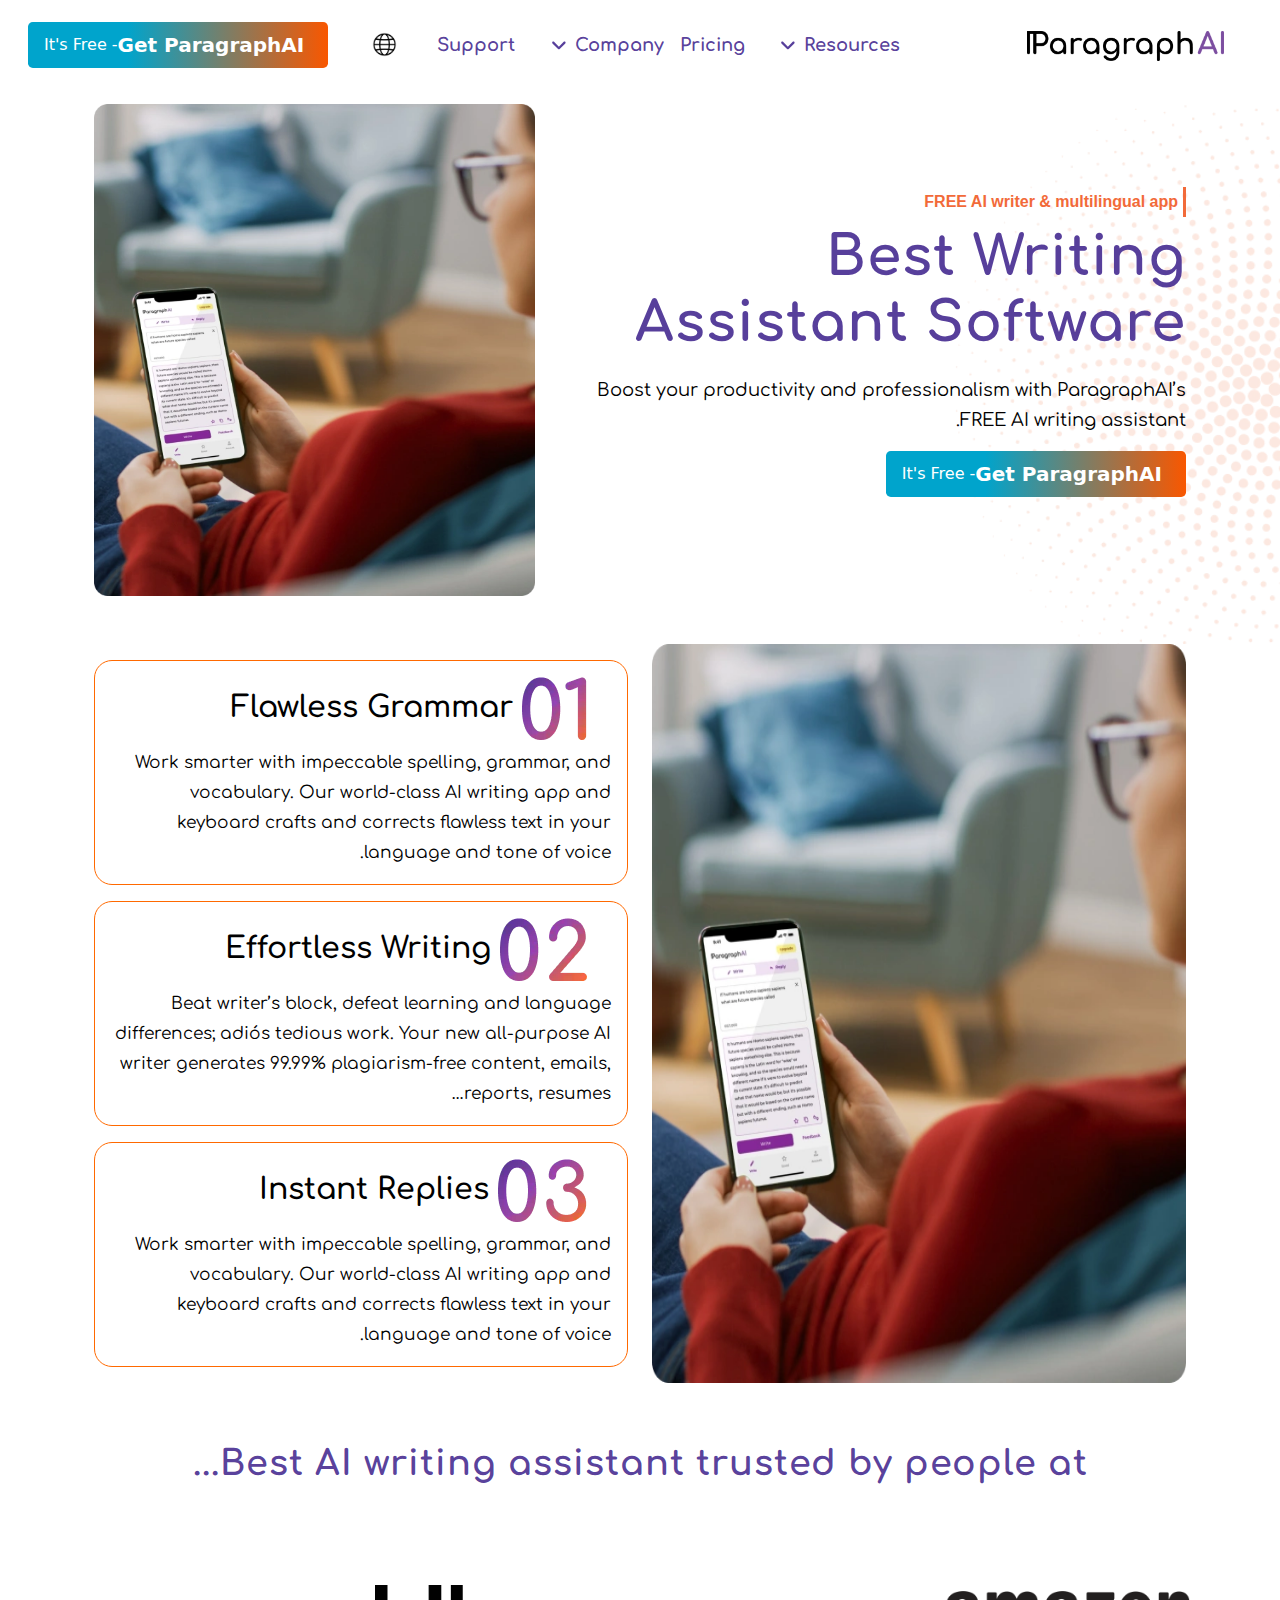
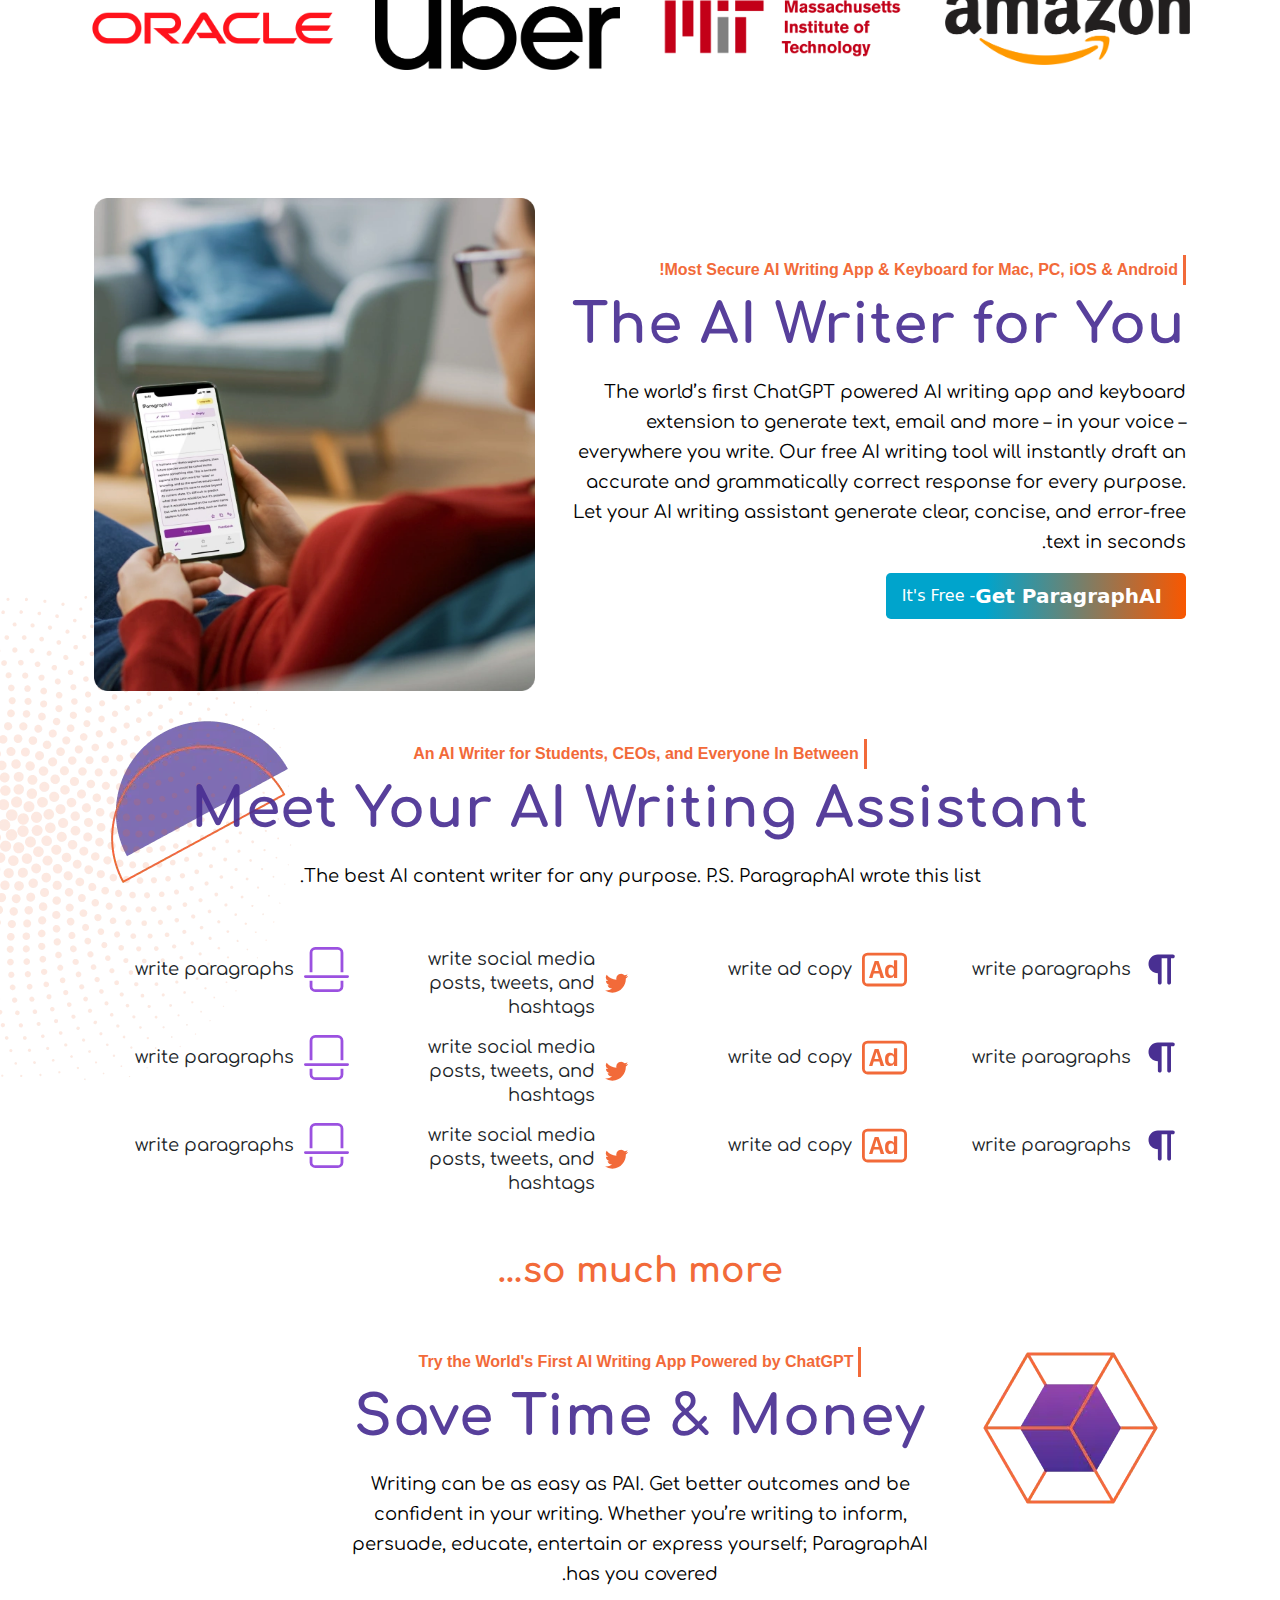
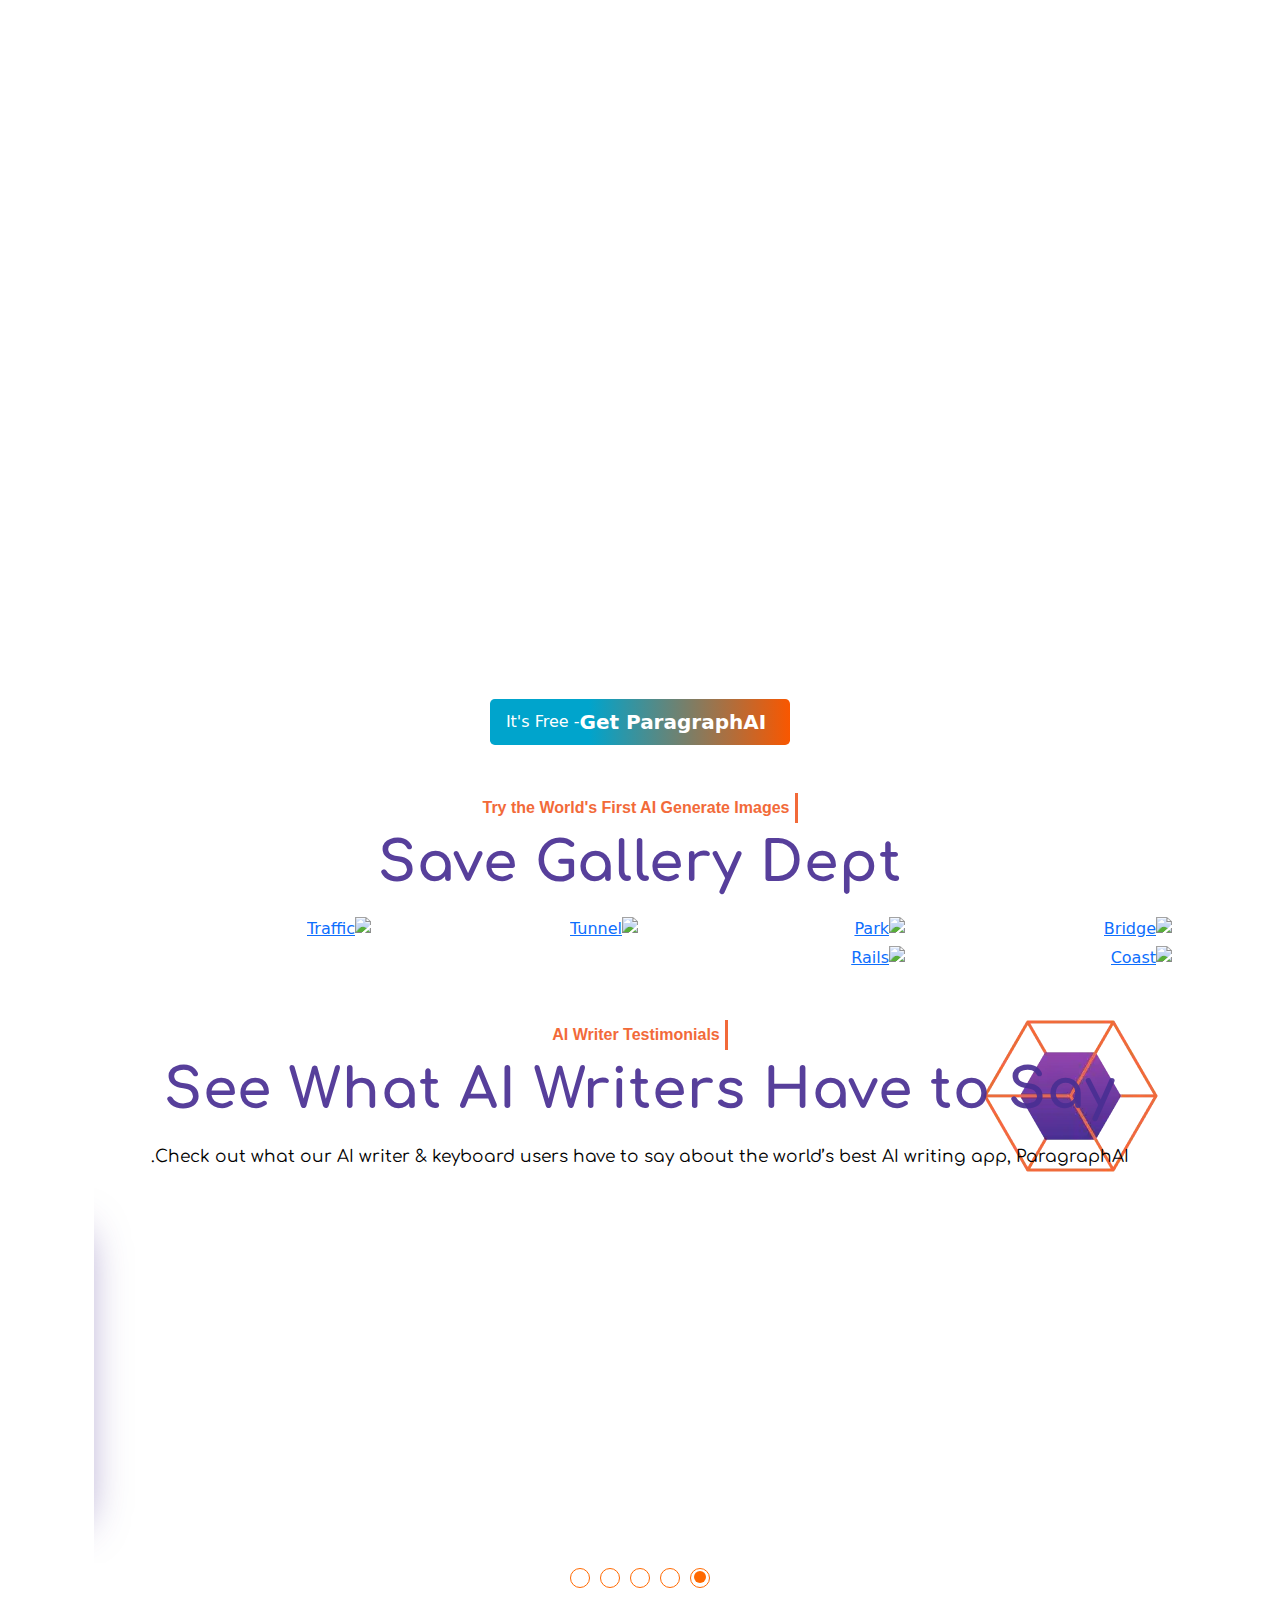
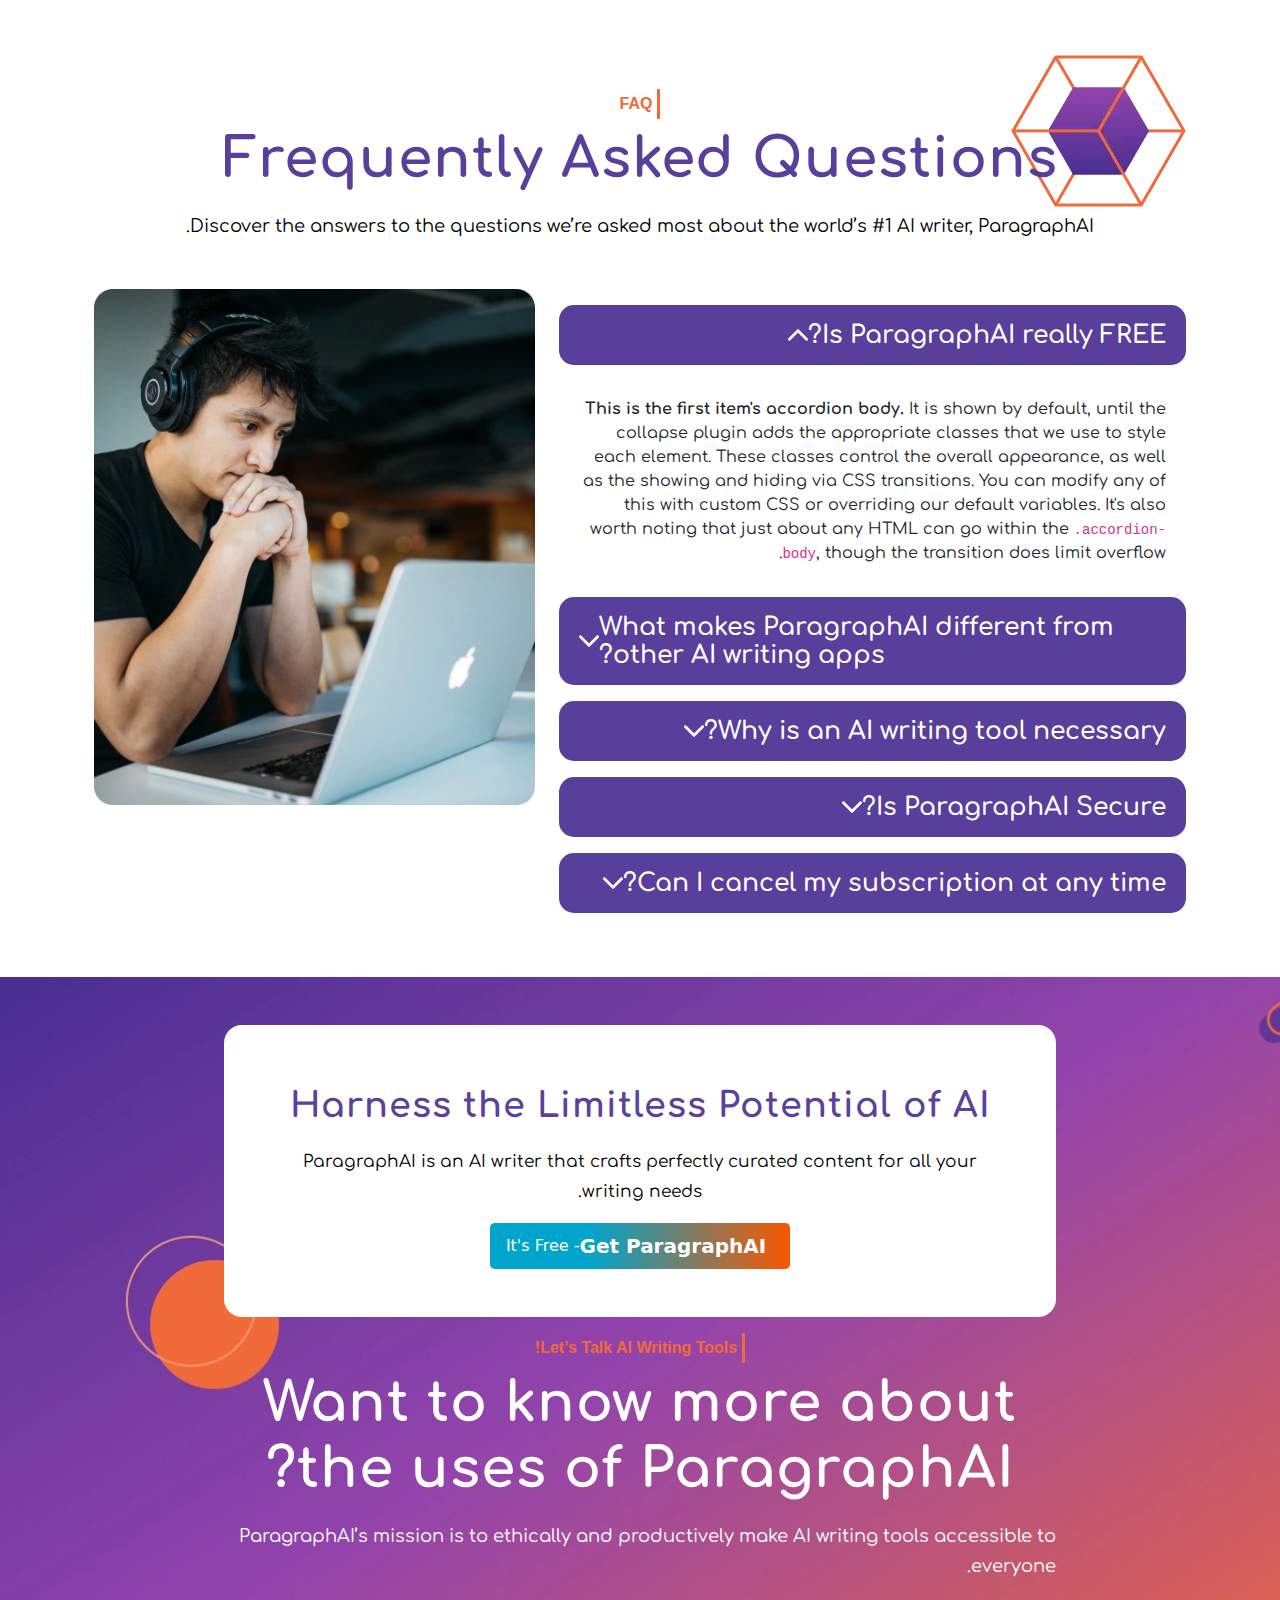
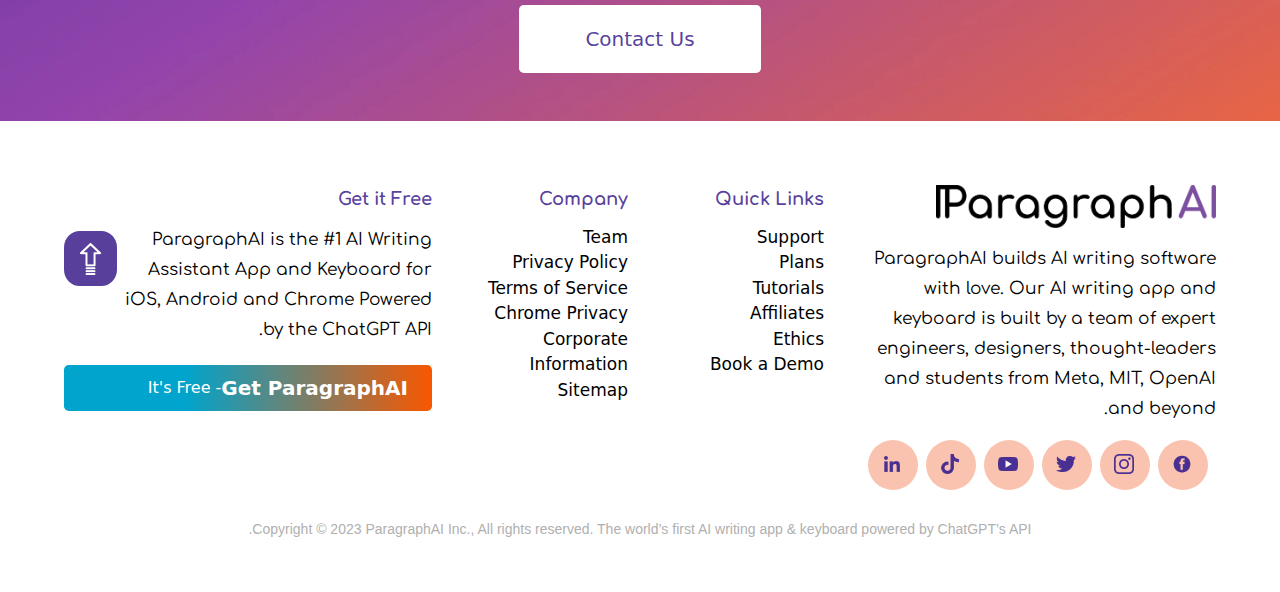
==== commit 3803e3a8: "arabic code" ====
--- a/index.html
+++ b/index.html
@@ -30,11 +30,11 @@
 <body>
     <nav class="navbar navbar-expand-xl navbar-light bsb-navbar bsb-navbar-hover bsb-navbar-caret fixed-top">
         <div class="container-fluid p-0">
-            <div class="d-flex w-100">
+            <div class="d-flex small_screen_nav">
                 <a class="navbar-brand" href="index.html">
                     <img src="assets/img/ParagraphAI-Logo-1-min.png" alt="Logo" class="img-fluid">
                 </a>
-                <div class="d-flex ms-auto">
+                <div class="d-flex navbar_toggler_small_screen">
                     <button class="navbar-toggler" type="button" data-bs-toggle="collapse" data-bs-target="#navbarNav"
                         aria-controls="navbarNav" aria-expanded="false" aria-label="Toggle navigation">
                         <span class="navbar-toggler-icon"></span>
@@ -54,14 +54,12 @@
                     <li class="nav-item dropdown">
                         <a class="nav-link dropdown-toggle custom-dropdown-toggle" href="#" id="resourcesDropdown"
                             role="button" data-bs-toggle="dropdown" aria-expanded="false">
-                            Resources<svg xmlns="http://www.w3.org/2000/svg" height="1em" viewBox="0 0 448 512"
-                                class="ms-2">
+                            Resources<svg xmlns="http://www.w3.org/2000/svg" height="1em" viewBox="0 0 448 512">
                                 <path
                                     d="M201.4 342.6c12.5 12.5 32.8 12.5 45.3 0l160-160c12.5-12.5 12.5-32.8 0-45.3s-32.8-12.5-45.3 0L224 274.7 86.6 137.4c-12.5-12.5-32.8-12.5-45.3 0s-12.5 32.8 0 45.3l160 160z" />
                             </svg>
                         </a>
-                        <ul class="dropdown-menu border-0 bsb-zoomIn dropdown_arbic"
-                            aria-labelledby="resourcesDropdown">
+                        <ul class="dropdown-menu border-0 bsb-zoomIn" aria-labelledby="resourcesDropdown">
                             <li><a class="dropdown-item my-2" href="blog.html">Blog</a></li>
                             <li><a class="dropdown-item my-2" href="blog-details.html">Blog Details</a></li>
                             <li><a class="dropdown-item my-2" href="affiliates.html">Affiliates</a></li>
@@ -73,8 +71,7 @@
                     <li class="nav-item dropdown">
                         <a class="nav-link dropdown-toggle custom-dropdown-toggle" href="#" id="companyDropdown"
                             role="button" data-bs-toggle="dropdown" aria-expanded="false">
-                            Company<svg xmlns="http://www.w3.org/2000/svg" height="1em" viewBox="0 0 448 512"
-                                class="ms-2">
+                            Company<svg xmlns="http://www.w3.org/2000/svg" height="1em" viewBox="0 0 448 512">
                                 <path
                                     d="M201.4 342.6c12.5 12.5 32.8 12.5 45.3 0l160-160c12.5-12.5 12.5-32.8 0-45.3s-32.8-12.5-45.3 0L224 274.7 86.6 137.4c-12.5-12.5-32.8-12.5-45.3 0s-12.5 32.8 0 45.3l160 160z" />
                             </svg>
@@ -99,7 +96,7 @@
             <div class="Paragraphai_btn w-100">
                 <div class=" nav-item btn-gradient d-flex align-items-center justify-content-center">
                     <button type="button" class="btn nav-link fw-bold d-flex align-items-center btn-lg"><i
-                            class="fa-brands fa-chrome fa-2x me-2" style="color: #ffffff;"></i>Get
+                            class="fa-brands fa-chrome fa-2x" style="color: #ffffff;"></i>Get
                         ParagraphAI<span> - It's Free</span></button>
                 </div>
             </div>
@@ -208,7 +205,7 @@
                         </p>
                         <div class="nav-item btn-gradient my-3 align-items-center">
                             <button type="button" class="btn nav-link fw-bold d-flex align-items-center btn-lg"><i
-                                    class="fa-brands fa-chrome fa-2x me-2" style="color: #ffffff;"></i>Get
+                                    class="fa-brands fa-chrome fa-2x" style="color: #ffffff;"></i>Get
                                 ParagraphAI<span> - It's Free</span></button>
                         </div>
                     </div>
@@ -219,6 +216,7 @@
             </div>
         </div>
     </div>
+
     <div class="container">
         <div class="row">
             <div class="col-md-12 col-lg-6 col-12 col_image">
@@ -290,7 +288,7 @@
                         </p>
                         <div class="nav-item btn-gradient my-3 align-items-center">
                             <button type="button" class="btn nav-link fw-bold d-flex align-items-center btn-lg"><i
-                                    class="fa-brands fa-chrome fa-2x me-2" style="color: #ffffff;"></i>Get
+                                    class="fa-brands fa-chrome fa-2x" style="color: #ffffff;"></i>Get
                                 ParagraphAI<span> - It's Free</span></button>
                         </div>
                     </div>
@@ -325,7 +323,7 @@
                     <div class="icon_heading justify-content-between align-items-center d-flex">
                         <div class="d-flex align-items-center">
                             <svg xmlns="http://www.w3.org/2000/svg" width="45" height="45" fill="#F26A39"
-                                class="bi bi-badge-ad me-2" viewBox="0 0 16 16">
+                                class="bi bi-badge-ad" viewBox="0 0 16 16">
                                 <path
                                     d="m3.7 11 .47-1.542h2.004L6.644 11h1.261L5.901 5.001H4.513L2.5 11h1.2zm1.503-4.852.734 2.426H4.416l.734-2.426h.053zm4.759.128c-1.059 0-1.753.765-1.753 2.043v.695c0 1.279.685 2.043 1.74 2.043.677 0 1.222-.33 1.367-.804h.057V11h1.138V4.685h-1.16v2.36h-.053c-.18-.475-.68-.77-1.336-.77zm.387.923c.58 0 1.002.44 1.002 1.138v.602c0 .76-.396 1.2-.984 1.2-.598 0-.972-.449-.972-1.248v-.453c0-.795.37-1.24.954-1.24z" />
                                 <path
@@ -341,7 +339,7 @@
                     <div class="icon_heading justify-content-between align-items-center d-flex">
                         <div class="d-flex align-items-center">
                             <svg xmlns="http://www.w3.org/2000/svg" width="45" height="45" fill="#F26A39"
-                                class="bi bi-twitter me-2" viewBox="0 0 16 16">
+                                class="bi bi-twitter" viewBox="0 0 16 16">
                                 <path
                                     d="M5.026 15c6.038 0 9.341-5.003 9.341-9.334 0-.14 0-.282-.006-.422A6.685 6.685 0 0 0 16 3.542a6.658 6.658 0 0 1-1.889.518 3.301 3.301 0 0 0 1.447-1.817 6.533 6.533 0 0 1-2.087.793A3.286 3.286 0 0 0 7.875 6.03a9.325 9.325 0 0 1-6.767-3.429 3.289 3.289 0 0 0 1.018 4.382A3.323 3.323 0 0 1 .64 6.575v.045a3.288 3.288 0 0 0 2.632 3.218 3.203 3.203 0 0 1-.865.115 3.23 3.23 0 0 1-.614-.057 3.283 3.283 0 0 0 3.067 2.277A6.588 6.588 0 0 1 .78 13.58a6.32 6.32 0 0 1-.78-.045A9.344 9.344 0 0 0 5.026 15z" />
                             </svg>
@@ -355,7 +353,7 @@
                     <div class="icon_heading justify-content-between align-items-center d-flex">
                         <div class="d-flex align-items-center">
                             <svg xmlns="http://www.w3.org/2000/svg" width="45" height="45" fill="#9b51e0"
-                                class="bi bi-file-break me-2" viewBox="0 0 16 16">
+                                class="bi bi-file-break" viewBox="0 0 16 16">
                                 <path
                                     d="M0 10.5a.5.5 0 0 1 .5-.5h15a.5.5 0 0 1 0 1H.5a.5.5 0 0 1-.5-.5zM12 0H4a2 2 0 0 0-2 2v7h1V2a1 1 0 0 1 1-1h8a1 1 0 0 1 1 1v7h1V2a2 2 0 0 0-2-2zm2 12h-1v2a1 1 0 0 1-1 1H4a1 1 0 0 1-1-1v-2H2v2a2 2 0 0 0 2 2h8a2 2 0 0 0 2-2v-2z" />
                             </svg>
@@ -386,7 +384,7 @@
                     <div class="icon_heading justify-content-between align-items-center d-flex">
                         <div class="d-flex align-items-center">
                             <svg xmlns="http://www.w3.org/2000/svg" width="45" height="45" fill="#F26A39"
-                                class="bi bi-badge-ad me-2" viewBox="0 0 16 16">
+                                class="bi bi-badge-ad" viewBox="0 0 16 16">
                                 <path
                                     d="m3.7 11 .47-1.542h2.004L6.644 11h1.261L5.901 5.001H4.513L2.5 11h1.2zm1.503-4.852.734 2.426H4.416l.734-2.426h.053zm4.759.128c-1.059 0-1.753.765-1.753 2.043v.695c0 1.279.685 2.043 1.74 2.043.677 0 1.222-.33 1.367-.804h.057V11h1.138V4.685h-1.16v2.36h-.053c-.18-.475-.68-.77-1.336-.77zm.387.923c.58 0 1.002.44 1.002 1.138v.602c0 .76-.396 1.2-.984 1.2-.598 0-.972-.449-.972-1.248v-.453c0-.795.37-1.24.954-1.24z" />
                                 <path
@@ -402,7 +400,7 @@
                     <div class="icon_heading justify-content-between align-items-center d-flex">
                         <div class="d-flex align-items-center">
                             <svg xmlns="http://www.w3.org/2000/svg" width="45" height="45" fill="#F26A39"
-                                class="bi bi-twitter me-2" viewBox="0 0 16 16">
+                                class="bi bi-twitter" viewBox="0 0 16 16">
                                 <path
                                     d="M5.026 15c6.038 0 9.341-5.003 9.341-9.334 0-.14 0-.282-.006-.422A6.685 6.685 0 0 0 16 3.542a6.658 6.658 0 0 1-1.889.518 3.301 3.301 0 0 0 1.447-1.817 6.533 6.533 0 0 1-2.087.793A3.286 3.286 0 0 0 7.875 6.03a9.325 9.325 0 0 1-6.767-3.429 3.289 3.289 0 0 0 1.018 4.382A3.323 3.323 0 0 1 .64 6.575v.045a3.288 3.288 0 0 0 2.632 3.218 3.203 3.203 0 0 1-.865.115 3.23 3.23 0 0 1-.614-.057 3.283 3.283 0 0 0 3.067 2.277A6.588 6.588 0 0 1 .78 13.58a6.32 6.32 0 0 1-.78-.045A9.344 9.344 0 0 0 5.026 15z" />
                             </svg>
@@ -416,7 +414,7 @@
                     <div class="icon_heading justify-content-between align-items-center d-flex">
                         <div class="d-flex align-items-center">
                             <svg xmlns="http://www.w3.org/2000/svg" width="45" height="45" fill="#9b51e0"
-                                class="bi bi-file-break me-2" viewBox="0 0 16 16">
+                                class="bi bi-file-break" viewBox="0 0 16 16">
                                 <path
                                     d="M0 10.5a.5.5 0 0 1 .5-.5h15a.5.5 0 0 1 0 1H.5a.5.5 0 0 1-.5-.5zM12 0H4a2 2 0 0 0-2 2v7h1V2a1 1 0 0 1 1-1h8a1 1 0 0 1 1 1v7h1V2a2 2 0 0 0-2-2zm2 12h-1v2a1 1 0 0 1-1 1H4a1 1 0 0 1-1-1v-2H2v2a2 2 0 0 0 2 2h8a2 2 0 0 0 2-2v-2z" />
                             </svg>
@@ -447,7 +445,7 @@
                     <div class="icon_heading justify-content-between align-items-center d-flex">
                         <div class="d-flex align-items-center">
                             <svg xmlns="http://www.w3.org/2000/svg" width="45" height="45" fill="#F26A39"
-                                class="bi bi-badge-ad me-2" viewBox="0 0 16 16">
+                                class="bi bi-badge-ad" viewBox="0 0 16 16">
                                 <path
                                     d="m3.7 11 .47-1.542h2.004L6.644 11h1.261L5.901 5.001H4.513L2.5 11h1.2zm1.503-4.852.734 2.426H4.416l.734-2.426h.053zm4.759.128c-1.059 0-1.753.765-1.753 2.043v.695c0 1.279.685 2.043 1.74 2.043.677 0 1.222-.33 1.367-.804h.057V11h1.138V4.685h-1.16v2.36h-.053c-.18-.475-.68-.77-1.336-.77zm.387.923c.58 0 1.002.44 1.002 1.138v.602c0 .76-.396 1.2-.984 1.2-.598 0-.972-.449-.972-1.248v-.453c0-.795.37-1.24.954-1.24z" />
                                 <path
@@ -463,7 +461,7 @@
                     <div class="icon_heading justify-content-between align-items-center d-flex">
                         <div class="d-flex align-items-center">
                             <svg xmlns="http://www.w3.org/2000/svg" width="45" height="45" fill="#F26A39"
-                                class="bi bi-twitter me-2" viewBox="0 0 16 16">
+                                class="bi bi-twitter" viewBox="0 0 16 16">
                                 <path
                                     d="M5.026 15c6.038 0 9.341-5.003 9.341-9.334 0-.14 0-.282-.006-.422A6.685 6.685 0 0 0 16 3.542a6.658 6.658 0 0 1-1.889.518 3.301 3.301 0 0 0 1.447-1.817 6.533 6.533 0 0 1-2.087.793A3.286 3.286 0 0 0 7.875 6.03a9.325 9.325 0 0 1-6.767-3.429 3.289 3.289 0 0 0 1.018 4.382A3.323 3.323 0 0 1 .64 6.575v.045a3.288 3.288 0 0 0 2.632 3.218 3.203 3.203 0 0 1-.865.115 3.23 3.23 0 0 1-.614-.057 3.283 3.283 0 0 0 3.067 2.277A6.588 6.588 0 0 1 .78 13.58a6.32 6.32 0 0 1-.78-.045A9.344 9.344 0 0 0 5.026 15z" />
                             </svg>
@@ -477,7 +475,7 @@
                     <div class="icon_heading justify-content-between align-items-center d-flex">
                         <div class="d-flex align-items-center">
                             <svg xmlns="http://www.w3.org/2000/svg" width="45" height="45" fill="#9b51e0"
-                                class="bi bi-file-break me-2" viewBox="0 0 16 16">
+                                class="bi bi-file-break" viewBox="0 0 16 16">
                                 <path
                                     d="M0 10.5a.5.5 0 0 1 .5-.5h15a.5.5 0 0 1 0 1H.5a.5.5 0 0 1-.5-.5zM12 0H4a2 2 0 0 0-2 2v7h1V2a1 1 0 0 1 1-1h8a1 1 0 0 1 1 1v7h1V2a2 2 0 0 0-2-2zm2 12h-1v2a1 1 0 0 1-1 1H4a1 1 0 0 1-1-1v-2H2v2a2 2 0 0 0 2 2h8a2 2 0 0 0 2-2v-2z" />
                             </svg>
@@ -507,7 +505,7 @@
         </div>
         <div class=" nav-item btn-gradient d-flex align-items-center justify-content-center">
             <button type="button" class="btn nav-link fw-bold d-flex align-items-center btn-lg"><i
-                    class="fa-brands fa-chrome fa-2x me-2" style="color: #ffffff;"></i>Get
+                    class="fa-brands fa-chrome fa-2x" style="color: #ffffff;"></i>Get
                 ParagraphAI<span> - It's Free</span></button>
         </div>
     </section>
@@ -851,7 +849,7 @@
                 </p>
                 <div class=" nav-item btn-gradient mt-3 d-flex align-items-center justify-content-center">
                     <button type="button" class="btn nav-link fw-bold d-flex align-items-center btn-lg"><i
-                            class="fa-brands fa-chrome fa-2x me-2" style="color: #ffffff;"></i>Get
+                            class="fa-brands fa-chrome fa-2x" style="color: #ffffff;"></i>Get
                         ParagraphAI<span> - It's Free</span></button>
                 </div>
             </div>
@@ -939,7 +937,7 @@
                         </div>
                         <div class=" nav-item btn-gradient mt-3 d-grid align-items-center">
                             <button type="button" class="btn nav-link fw-bold d-flex align-items-center btn-lg"><i
-                                    class="fa-brands fa-chrome fa-2x me-2" style="color: #ffffff;"></i>Get
+                                    class="fa-brands fa-chrome fa-2x" style="color: #ffffff;"></i>Get
                                 ParagraphAI<span> - It's Free</span></button>
                         </div>
 
--- a/assets/css/style.css
+++ b/assets/css/style.css
@@ -79,6 +79,14 @@
     background-color: var(--color--white) !important;
 }
 
+.small_screen_nav {
+    width: 100%;
+}
+
+.navbar_toggler_small_screen {
+    margin-left: auto;
+}
+
 .custom-dropdown-menu {
     top: 10px;
     left: 160px;
@@ -137,6 +145,7 @@
 
 .custom-dropdown-toggle svg {
     fill: var(--color-100efa4);
+    margin-left: 8px;
 }
 
 .custom-dropdown-toggle:hover svg {
@@ -165,6 +174,10 @@
 .btn-gradient span {
     font-size: 16px;
     font-weight: 400;
+}
+
+.btn-gradient i {
+    margin-right: 8px;
 }
 
 .btn-gradient button:hover {
@@ -190,11 +203,20 @@
 }
 
 .content_bg {
+    position: relative;
+    background: transparent;
+    overflow: hidden;
+}
+
+.content_bg::before {
+    position: absolute;
+    content: "";
+    z-index: -1;
+    width: 100%;
+    height: 100%;
+    background-position: 0% 80%;
     background-image: url('../img/Background-2.jpg');
     background-repeat: no-repeat;
-    background-position: 0% 80%;
-    width: 100%;
-    height: 100%;
 }
 
 .content h2,
@@ -312,6 +334,10 @@
     transition: color 0.3s;
 }
 
+.icon_heading svg {
+    margin-right: 10px;
+}
+
 .content_bgtwo h4 {
     color: #F26A39;
     font-family: "Comfortaa", Sans-serif;
@@ -518,9 +544,6 @@
     font-size: 17px;
 }
 
-.footer_content li a:hover {
-    text-decoration: underline;
-}
 
 .social_icon_top {
     display: block !important;
@@ -827,6 +850,10 @@
 
 .card_body p {
     font-size: small;
+}
+
+.card_body i {
+    margin-right: 0.5rem;
 }
 
 .page-link {
@@ -1083,6 +1110,10 @@
     border-radius: 45px 0 45px 0;
 }
 
+.check_list i {
+    margin-right: 16px;
+}
+
 .video-container {
     position: relative;
     padding-bottom: 56.25%;
@@ -1283,4 +1314,10 @@
         font-weight: 700;
         letter-spacing: 1px;
     }
+}
+
+@media (max-width: 575.98px) {
+    .navbar-brand {
+        padding: 0px;
+    }
 }--- a/assets/css/stylertl.css
+++ b/assets/css/stylertl.css
@@ -80,6 +80,14 @@
     background-color: var(--color--white) !important;
 }
 
+.small_screen_nav {
+    width: 100%;
+}
+
+.navbar_toggler_small_screen {
+    margin-right: auto;
+}
+
 .custom-dropdown-menu {
     top: 10px;
     left: 160px;
@@ -88,6 +96,10 @@
     color: var(--e-global-color-308e809) !important;
 }
 
+.dropdown-menu {
+    text-align: right !important;
+}
+
 .dropdown-menu li a {
     color: var(--e-global-color-308e809) !important;
     background-color: transparent !important;
@@ -116,7 +128,7 @@
 }
 
 .navbar-brand {
-    padding-left: 40px;
+    padding-right: 40px;
 }
 
 .navbar {
@@ -138,6 +150,7 @@
 
 .custom-dropdown-toggle svg {
     fill: var(--color-100efa4);
+    margin-right: 8px;
 }
 
 .custom-dropdown-toggle:hover svg {
@@ -166,6 +179,10 @@
 .btn-gradient span {
     font-size: 16px;
     font-weight: 400;
+}
+
+.btn-gradient i {
+    margin-left: 8px;
 }
 
 .btn-gradient button:hover {
@@ -190,12 +207,33 @@
     height: 100%;
 }
 
-.content_bg {
+.blog_bg {
+    margin-top: 100px;
+}
+
+.content_bg,
+.blog_bg {
+    position: relative;
+    background: transparent;
+    overflow: hidden;
+}
+
+.content_bg::before,
+.blog_bg::before {
+    position: absolute;
+    content: "";
+    z-index: -1;
+    width: 100%;
+    height: 100%;
+    background-position: 0% 80%;
     background-image: url('../img/Background-2.jpg');
     background-repeat: no-repeat;
-    background-position: 100% 80%;
-    width: 100%;
-    height: 100%;
+    background-size: contain;
+}
+
+.content_bg::before,
+.blog_bg::before {
+    transform: rotate(-180deg);
 }
 
 .content h2,
@@ -210,8 +248,8 @@
     font-size: 16px;
     font-weight: 600;
     line-height: 30px;
-    padding: 0px 0px 0px 5px;
-    border-left: 3px solid var(--color-vivid-orange);
+    padding: 0px 5px 0px 0px;
+    border-right: 3px solid var(--color-vivid-orange);
 }
 
 .content h1,
@@ -288,16 +326,38 @@
 }
 
 .Write_Assist {
+    position: relative;
+    background: transparent;
+    overflow: hidden;
+}
+
+.Write_Assist::after {
+    position: absolute;
+    content: "";
+    z-index: -1;
+    width: 100%;
+    height: 100%;
     background-image: url('../img/XMLID_1112_.png');
     background-repeat: no-repeat;
     background-position: 100% 30%;
+}
+
+.Write_Assist::after {
+    transform: rotate(-180deg);
+    transform: scaleX(-1);
+}
+
+/* .Write_Assist {
+    background-image: url('../img/XMLID_1112_.png');
+    background-repeat: no-repeat;
+    background-position: 0% 30%;
     width: 100%;
     height: 100%;
-}
+} */
 
 .icon_heading {
     cursor: pointer;
-    margin: 12px 0;
+    margin: 8px 0;
 }
 
 .icon_heading span {
@@ -313,6 +373,10 @@
     transition: color 0.3s;
 }
 
+.icon_heading svg {
+    margin-left: 10px;
+}
+
 .content_bgtwo h4 {
     color: #F26A39;
     font-family: "Comfortaa", Sans-serif;
@@ -328,7 +392,7 @@
 .time_money {
     background-image: url('../img/Group.png');
     background-repeat: no-repeat;
-    background-position: 3% 60%;
+    background-position: 97% 6%;
     width: 100%;
     height: 100%;
     align-items: center;
@@ -374,7 +438,7 @@
 .Testimonials {
     background-image: url('../img/Group.png');
     background-repeat: no-repeat;
-    background-position: 2% 10%;
+    background-position: 97% 10%;
     width: 100%;
     height: 100%;
     z-index: 5;
@@ -519,9 +583,6 @@
     font-size: 17px;
 }
 
-.footer_content li a:hover {
-    text-decoration: underline;
-}
 
 .social_icon_top {
     display: block !important;
@@ -601,6 +662,7 @@
     align-self: center;
     color: #424770;
     font-weight: 500;
+    padding-left: 0 !important;
 }
 
 .form-control {
@@ -658,14 +720,28 @@
 }
 
 /* --------------------------- blog Styling -----------------------------*/
-
-.blog_bg {
-    margin-top: 100px;
-    background-image: url('../img/Background-2.jpg');
-    background-repeat: no-repeat;
-    background-position: center left;
-    background-size: contain;
-}
+.animate_blog {
+    animation: fadeInRight;
+    animation-duration: 2s;
+}
+
+@keyframes animate_blog {
+    0% {
+        opacity: 0;
+        transform: translateX(-20px);
+    }
+
+    100% {
+        opacity: 1;
+        transform: translateX(0);
+    }
+}
+
+.small_card_animate {
+    animation: fadeInLeft;
+    animation-duration: 2s;
+}
+
 
 .blog_card,
 .footer_content {
@@ -794,11 +870,11 @@
     height: 1px;
     content: '\a0';
     background-color: #000;
-    margin-left: 2%;
+    margin-right: 2%;
 }
 
 .title_lines:before {
-    margin-left: -50%;
+    margin-right: -50%;
     text-align: right;
 }
 
@@ -828,6 +904,10 @@
 
 .card_body p {
     font-size: small;
+}
+
+.card_body i {
+    margin-left: 0.5rem;
 }
 
 .page-link {
@@ -844,6 +924,10 @@
     border: 1px solid #dee2e6 !important;
     border-radius: 0 !important;
     margin: 3px;
+}
+
+.page-item i {
+    transform: rotate(-180deg);
 }
 
 .socialmedia a {
@@ -929,7 +1013,7 @@
 }
 
 .education_content ul {
-    padding-left: 48px !important;
+    padding-right: 48px !important;
 }
 
 .education_content ul li {
@@ -985,15 +1069,15 @@
     -webkit-transform: rotate(90deg);
     -ms-transform: rotate(90deg);
     transform: rotate(90deg);
-    left: auto;
-    right: 0;
+    right: auto;
+    left: 0;
 }
 
 .elementor-price-table__ribbon {
     position: absolute;
     top: 0;
-    left: auto;
-    right: 0;
+    right: auto;
+    left: 0;
     -webkit-transform: rotate(90deg);
     -ms-transform: rotate(90deg);
     transform: rotate(90deg);
@@ -1009,11 +1093,11 @@
 
 .elementor-price-table__ribbon-inner {
     text-align: center;
-    left: 0;
+    right: 0;
     width: 200%;
-    -webkit-transform: translateY(-50%) translateX(-50%) translateX(35px) rotate(-45deg);
-    -ms-transform: translateY(-50%) translateX(-50%) translateX(35px) rotate(-45deg);
-    transform: translateY(-50%) translateX(-50%) translateX(35px) rotate(-45deg);
+    -webkit-transform: translateY(50%) translateX(20%) translateX(20px) rotate(225deg);
+    -ms-transform: translateY(50%) translateX(20%) translateX(20px) rotate(225deg);
+    transform: translateY(240%) translateX(-17%) translateX(88px) rotate(225deg);
     margin-top: 35px;
     font-size: 13px;
     line-height: 2;
@@ -1097,6 +1181,10 @@
     left: 0;
     width: 100%;
     height: 100%;
+}
+
+.check_list i {
+    margin-left: 16px;
 }
 
 .Partner_content p a {
@@ -1286,8 +1374,8 @@
     }
 }
 
-
-/* Arabic Language */
-.dropdown_arbic li a {
-    text-align: end !important;
+@media (max-width: 575.98px) {
+    .navbar-brand {
+        padding: 0px;
+    }
 }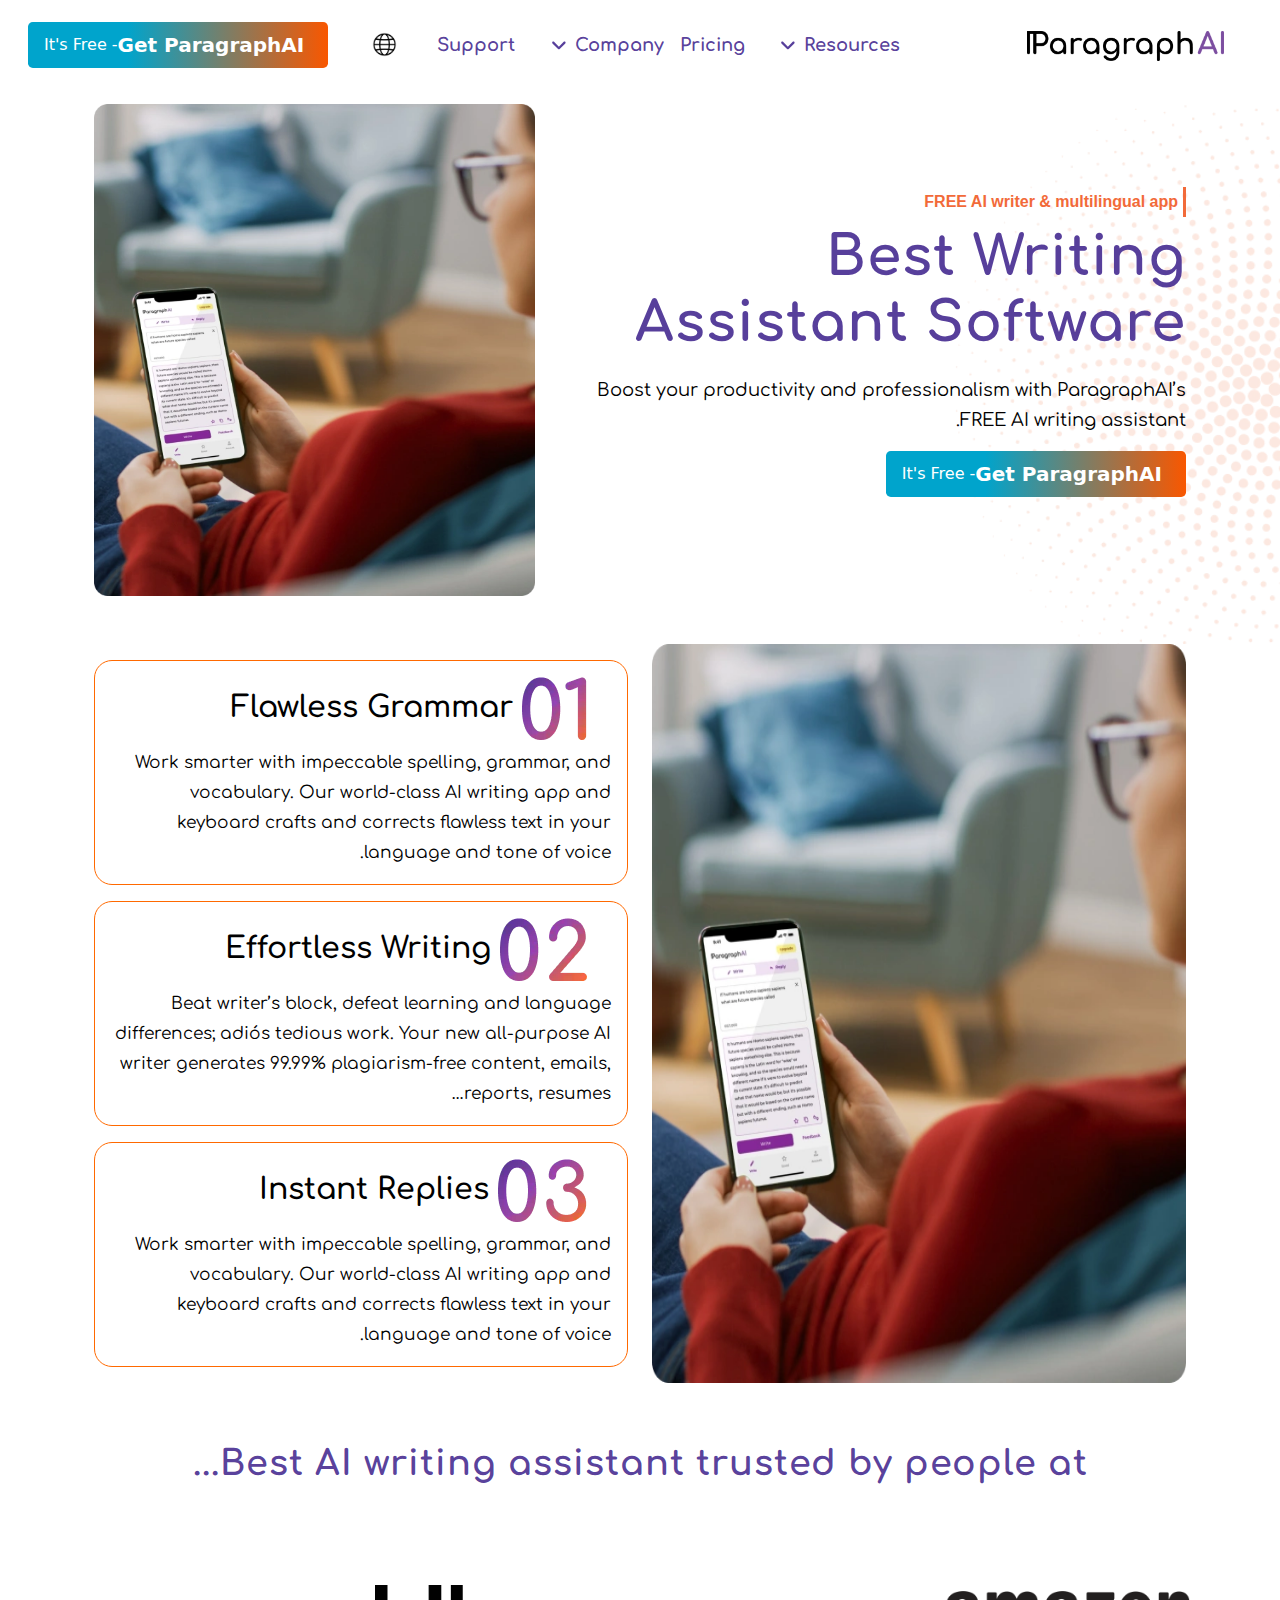
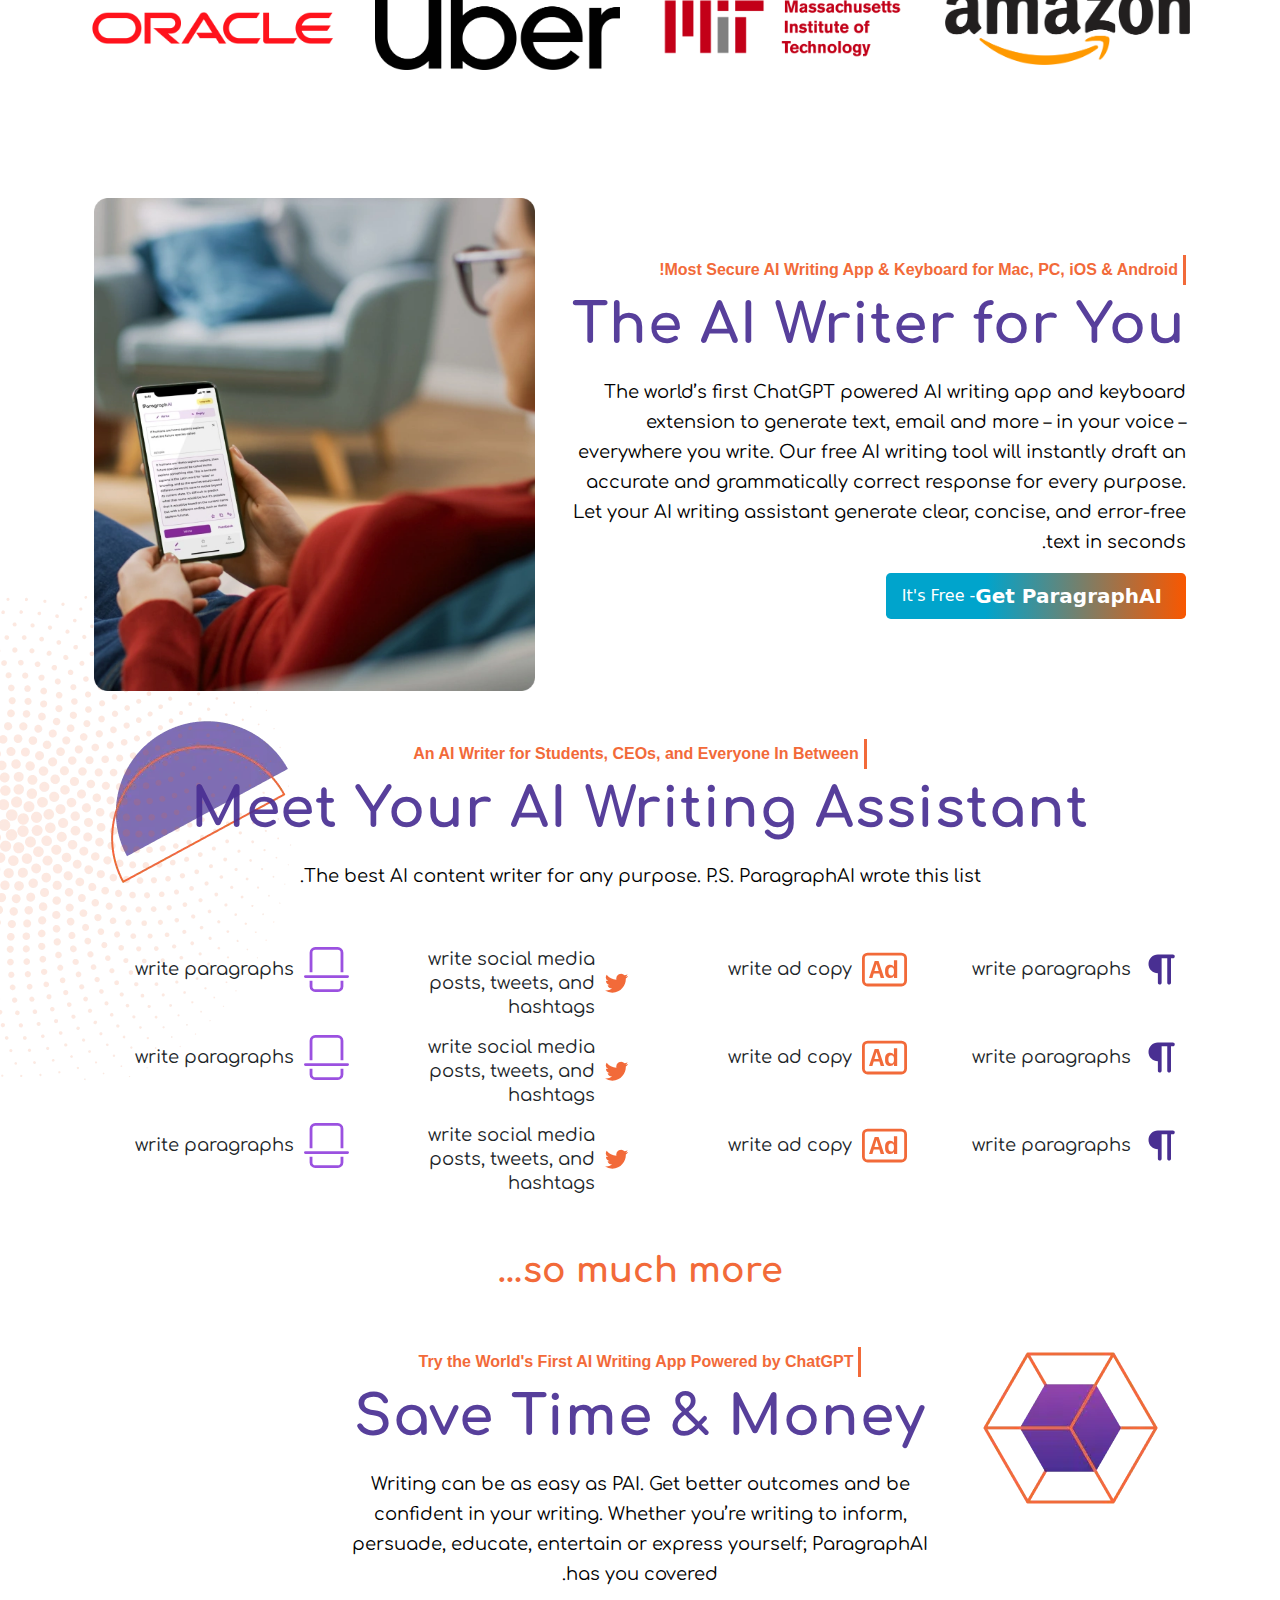
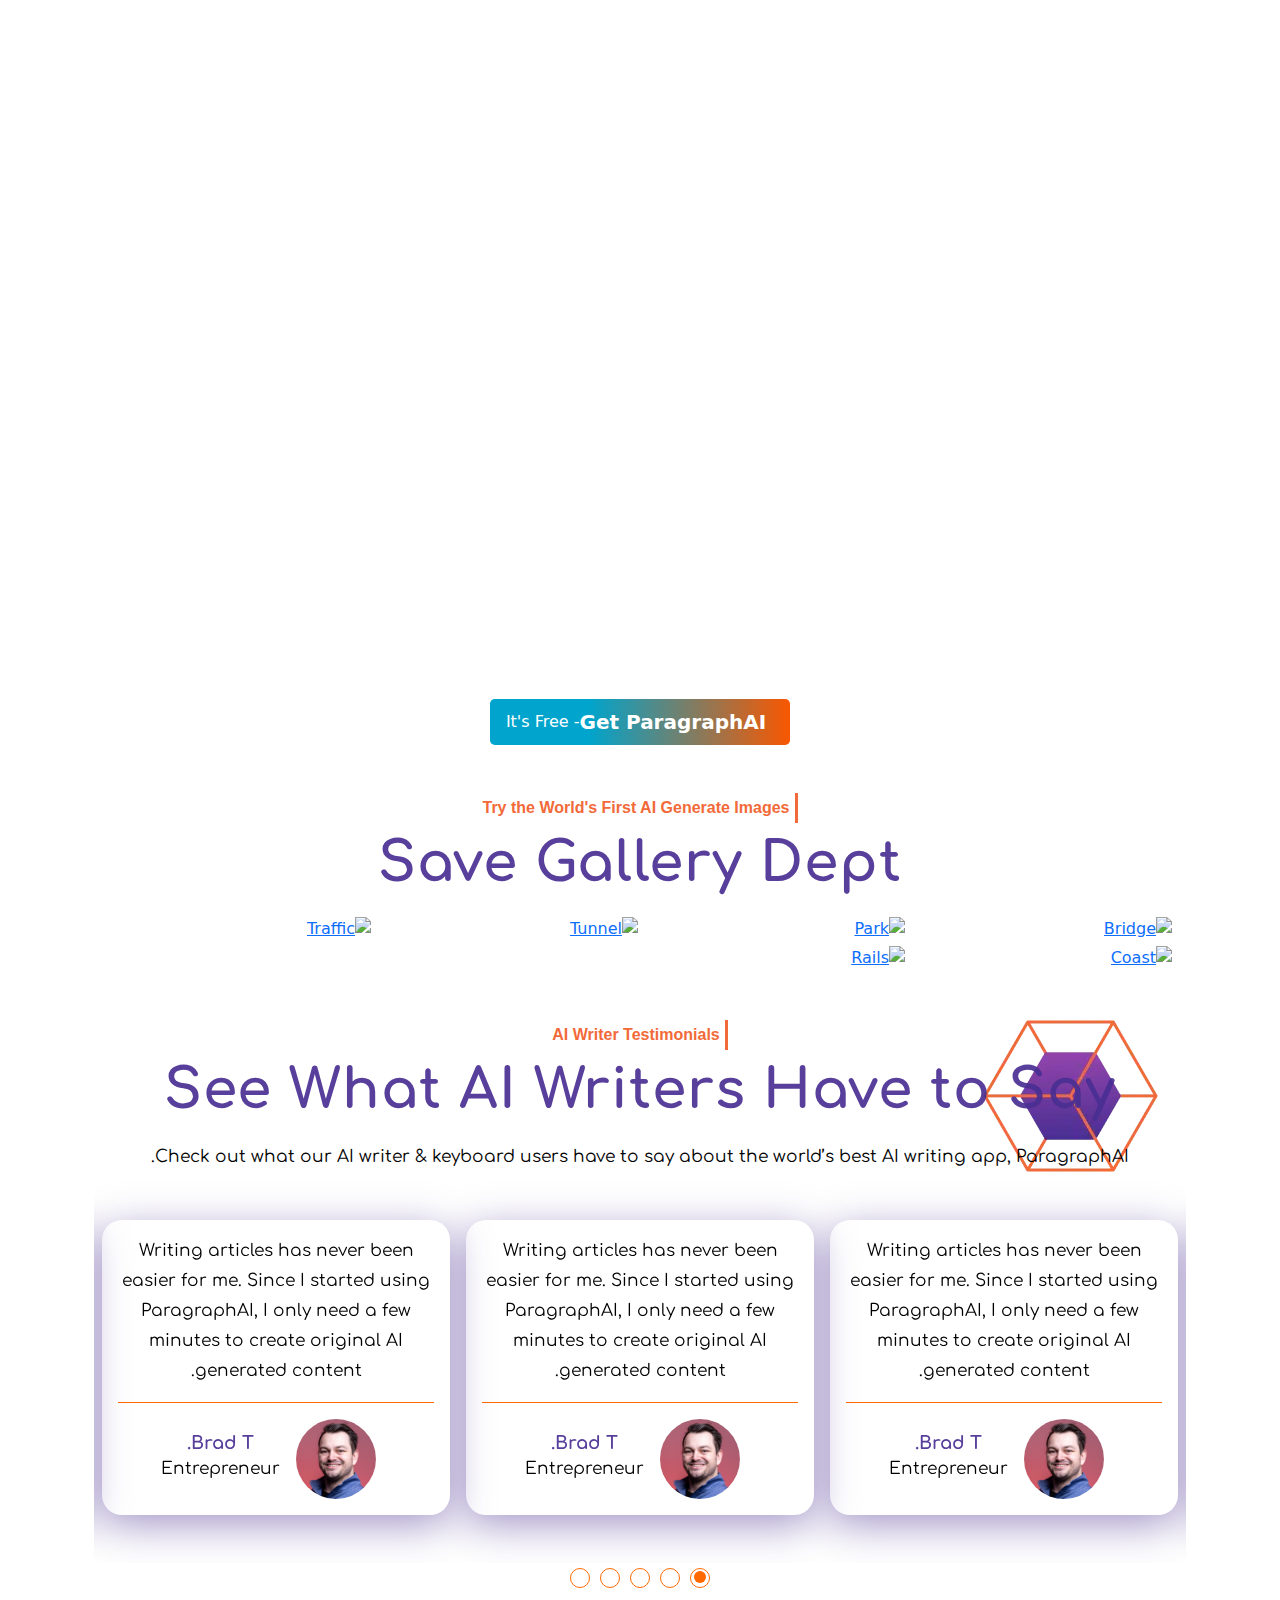
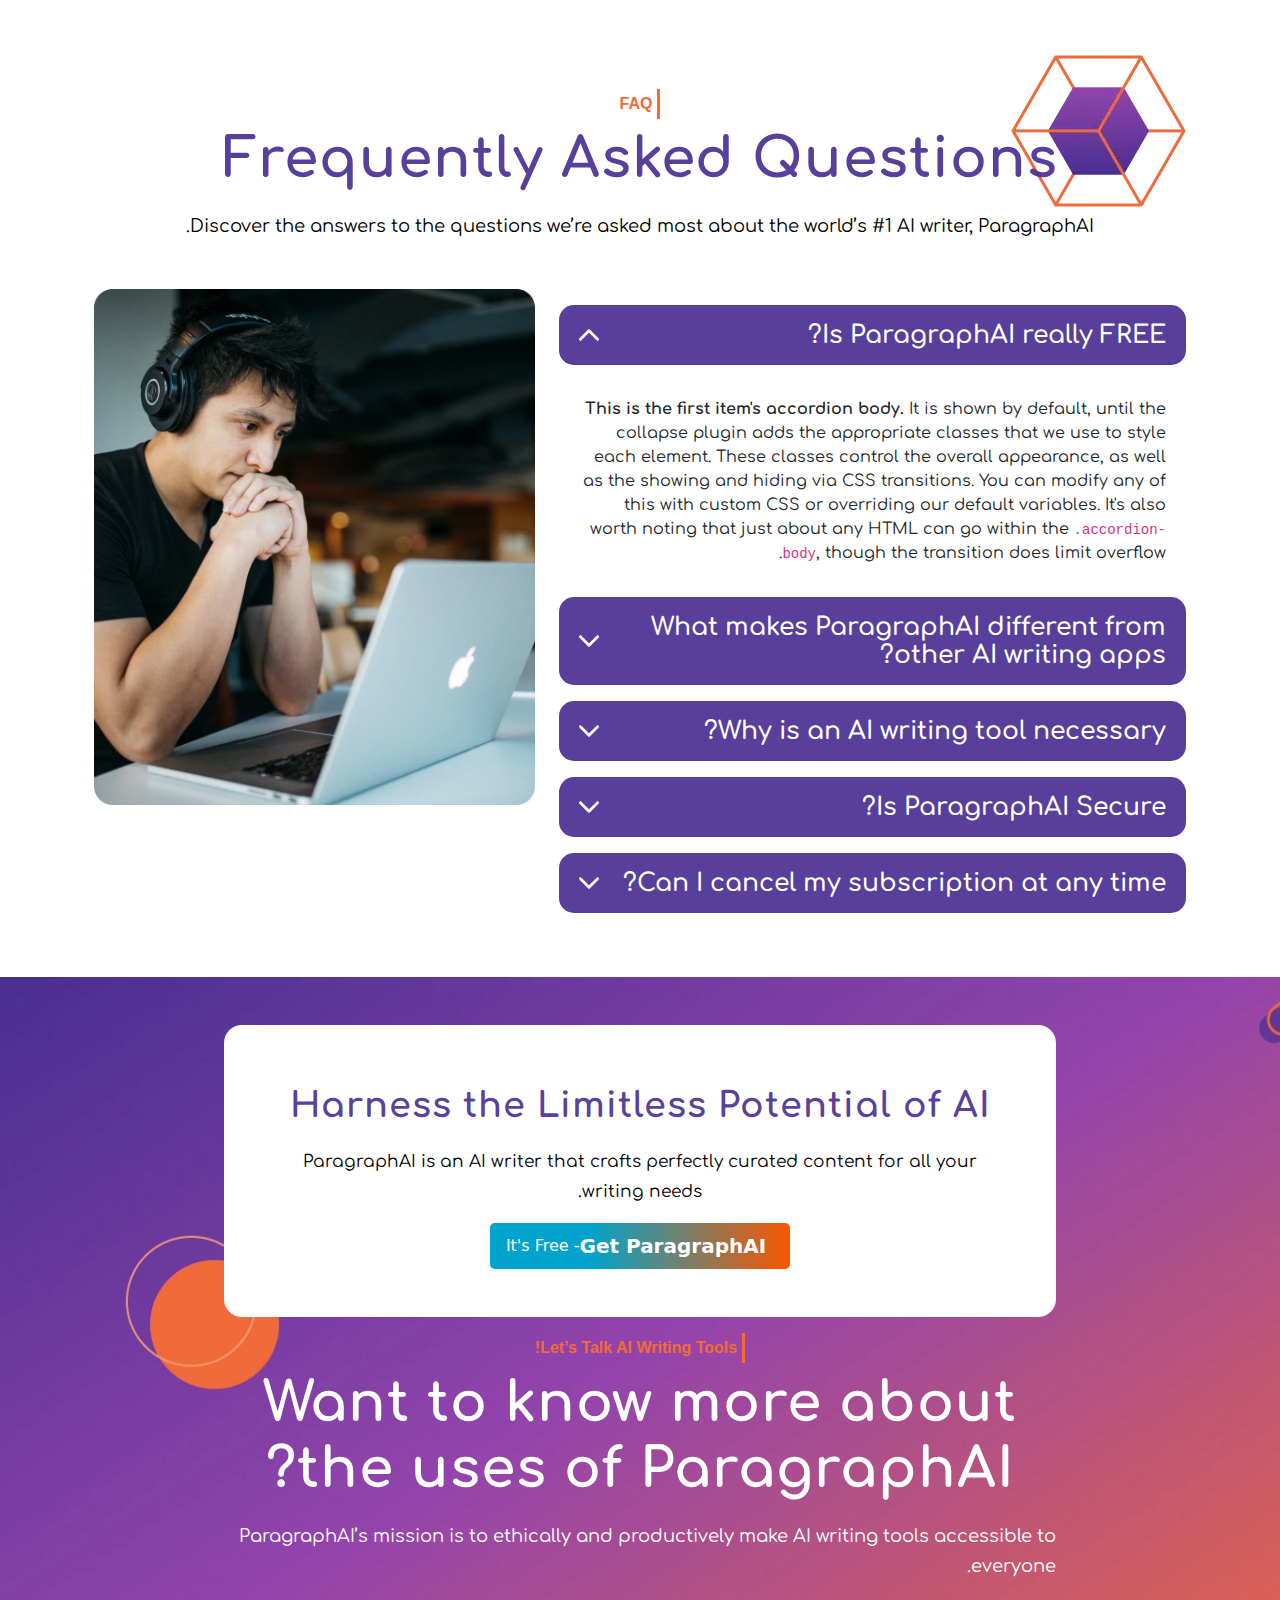
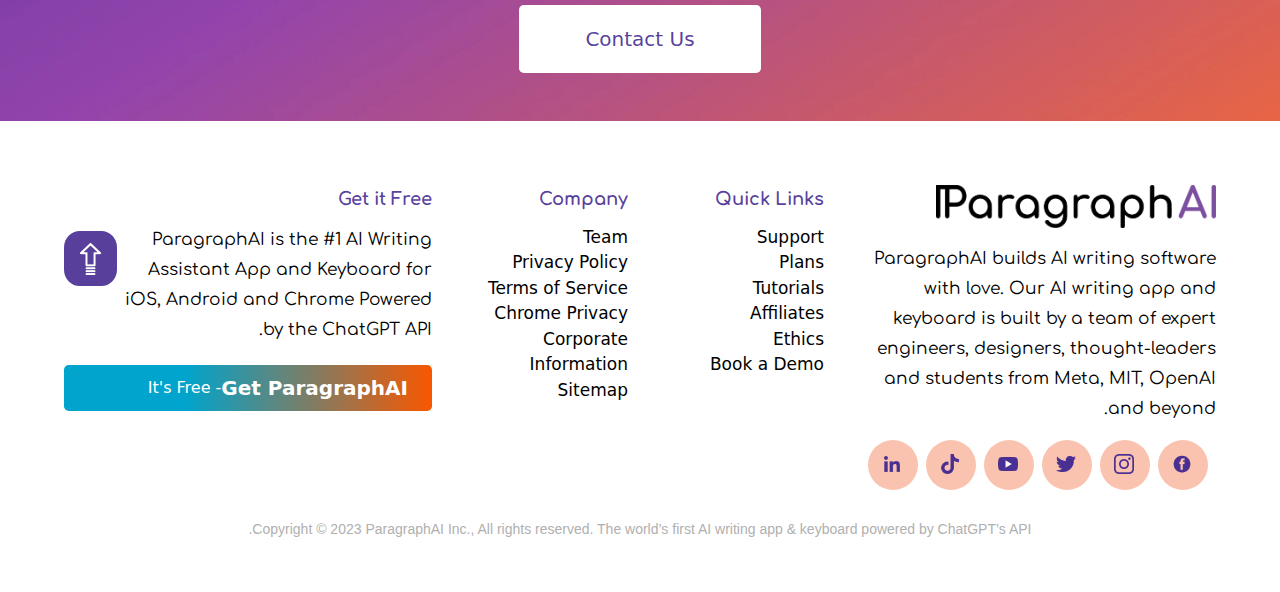
==== commit 583c91a7: "code modal" ====
--- a/index.html
+++ b/index.html
@@ -107,7 +107,7 @@
         <div class="modal-dialog modal-dialog-centered modal-dialog-scrollable modal-lg">
             <div class="modal-content">
                 <div class="modal-header">
-                    <h5 class="modal-title" id="loginModalLabel">Languages</h5>
+                    <h5 class="modal-title" id="loginModalLabel">اللغات</h5>
                     <button type="button" class="btn-close" data-bs-dismiss="modal" aria-label="Close"></button>
                 </div>
                 <div class="modal-body">
@@ -131,7 +131,7 @@
                                         class="img-fluid me-2">Mandarin Chinese</button>
                                 <button type="button" class="btn text-start btn-md"><img
                                         src="assets/img/flags/united-arab-emirates.png" alt="" width="25" height="25"
-                                        class="img-fluid me-2">Arabic</button>
+                                        class="img-fluid me-2">اَلْعَرَبِيَّةُ</button>
                                 <button type="button" class="btn text-start btn-md"><img src="assets/icon/internet.png"
                                         alt="" width="25" height="25" class="img-fluid me-2">Russian</button>
                                 <button type="button" class="btn text-start btn-md"><img src="assets/icon/internet.png"
@@ -679,7 +679,7 @@
                 <div class="accordion_content">
                     <div class="accordion" id="accordionExample">
                         <div class="accordion-item border-0 my-3">
-                            <h2 class="accordion-header mb-3" id="headingOne">
+                            <h2 class="accordion-header mb-3 d-flex w-100" id="headingOne">
                                 <button class="accordion-button" type="button" data-bs-toggle="collapse"
                                     data-bs-target="#collapseOne" aria-expanded="true" aria-controls="collapseOne">
                                     Is ParagraphAI really FREE?
@@ -982,7 +982,9 @@
     <!-- silck  -->
     <script src="assets/slick/slick.min.js"></script>
     <!-- js file  -->
-    <script src="assets/js/custom.js"></script>
+    <!-- <script src="assets/js/custom.js"></script> -->
+    <!-- Js rtl file -->
+    <script src="assets/js/customrtl.js"></script>
 </body>
 
 </html>--- a/assets/css/style.css
+++ b/assets/css/style.css
@@ -197,6 +197,14 @@
     border: 1px solid transparent !important;
 }
 
+.modal_btn button {
+    text-align: left !important;
+}
+
+.modal_btn button img {
+    margin-right: 8px;
+}
+
 .col_image img {
     width: 100%;
     height: 100%;
@@ -493,7 +501,6 @@
 
 .accordion-button::after {
     background-image: url('../icon/arrow-down-sign-to-navigate.png') !important;
-
 }
 
 .accordion-body {
@@ -623,6 +630,7 @@
     align-self: center;
     color: #424770;
     font-weight: 500;
+    padding-right: 0 !important;
 }
 
 .form-control {
@@ -680,6 +688,27 @@
 }
 
 /* --------------------------- blog Styling -----------------------------*/
+.animate_blog {
+    animation: fadeInLeft;
+    animation-duration: 2s;
+}
+
+@keyframes animate_blog {
+    0% {
+        opacity: 0;
+        transform: translateX(-20px);
+    }
+
+    100% {
+        opacity: 1;
+        transform: translateX(0);
+    }
+}
+
+.small_card_animate {
+    animation: fadeInRight;
+    animation-duration: 2s;
+}
 
 .blog_bg {
     margin-top: 100px;
--- a/assets/css/stylertl.css
+++ b/assets/css/stylertl.css
@@ -196,10 +196,22 @@
 }
 
 /* Modal Styling */
+.btn-close {
+    margin: 0 0 auto 0 !important;
+}
+
 .modal_btn button:hover {
     background-color: #f3f6fd;
     color: var(--color--black) !important;
     border: 1px solid transparent !important;
+}
+
+.modal_btn button {
+    text-align: right !important;
+}
+
+.modal_btn button img {
+    margin-left: 8px;
 }
 
 .col_image img {
@@ -521,6 +533,7 @@
     font-size: 25px;
     font-weight: 600;
     line-height: 28px;
+    text-align: right !important;
 }
 
 .accordion-button:focus {
@@ -532,8 +545,10 @@
 
 .accordion-button::after {
     background-image: url('../icon/arrow-down-sign-to-navigate.png') !important;
-
-}
+    margin-left: 0 !important;
+    margin-right: auto !important;
+}
+
 
 .accordion-body {
     font-family: "Comfortaa", Sans-serif;
